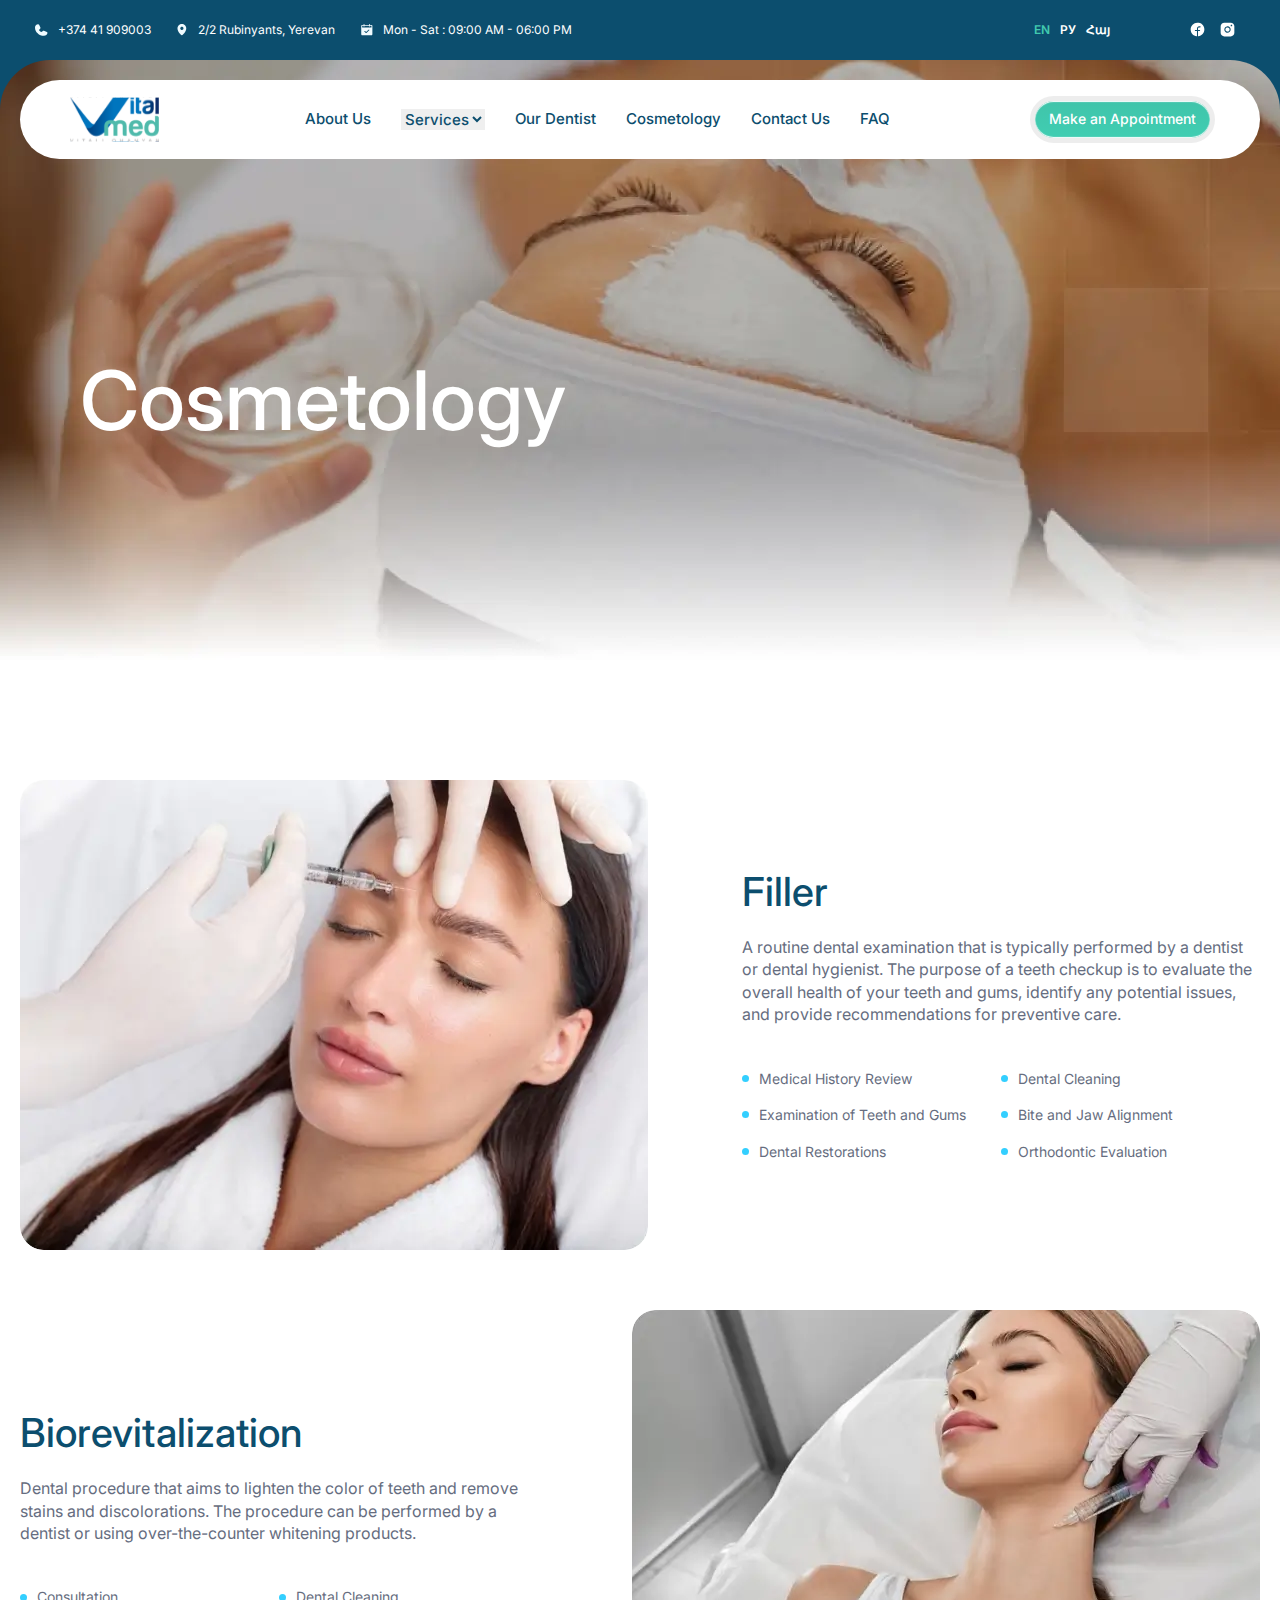
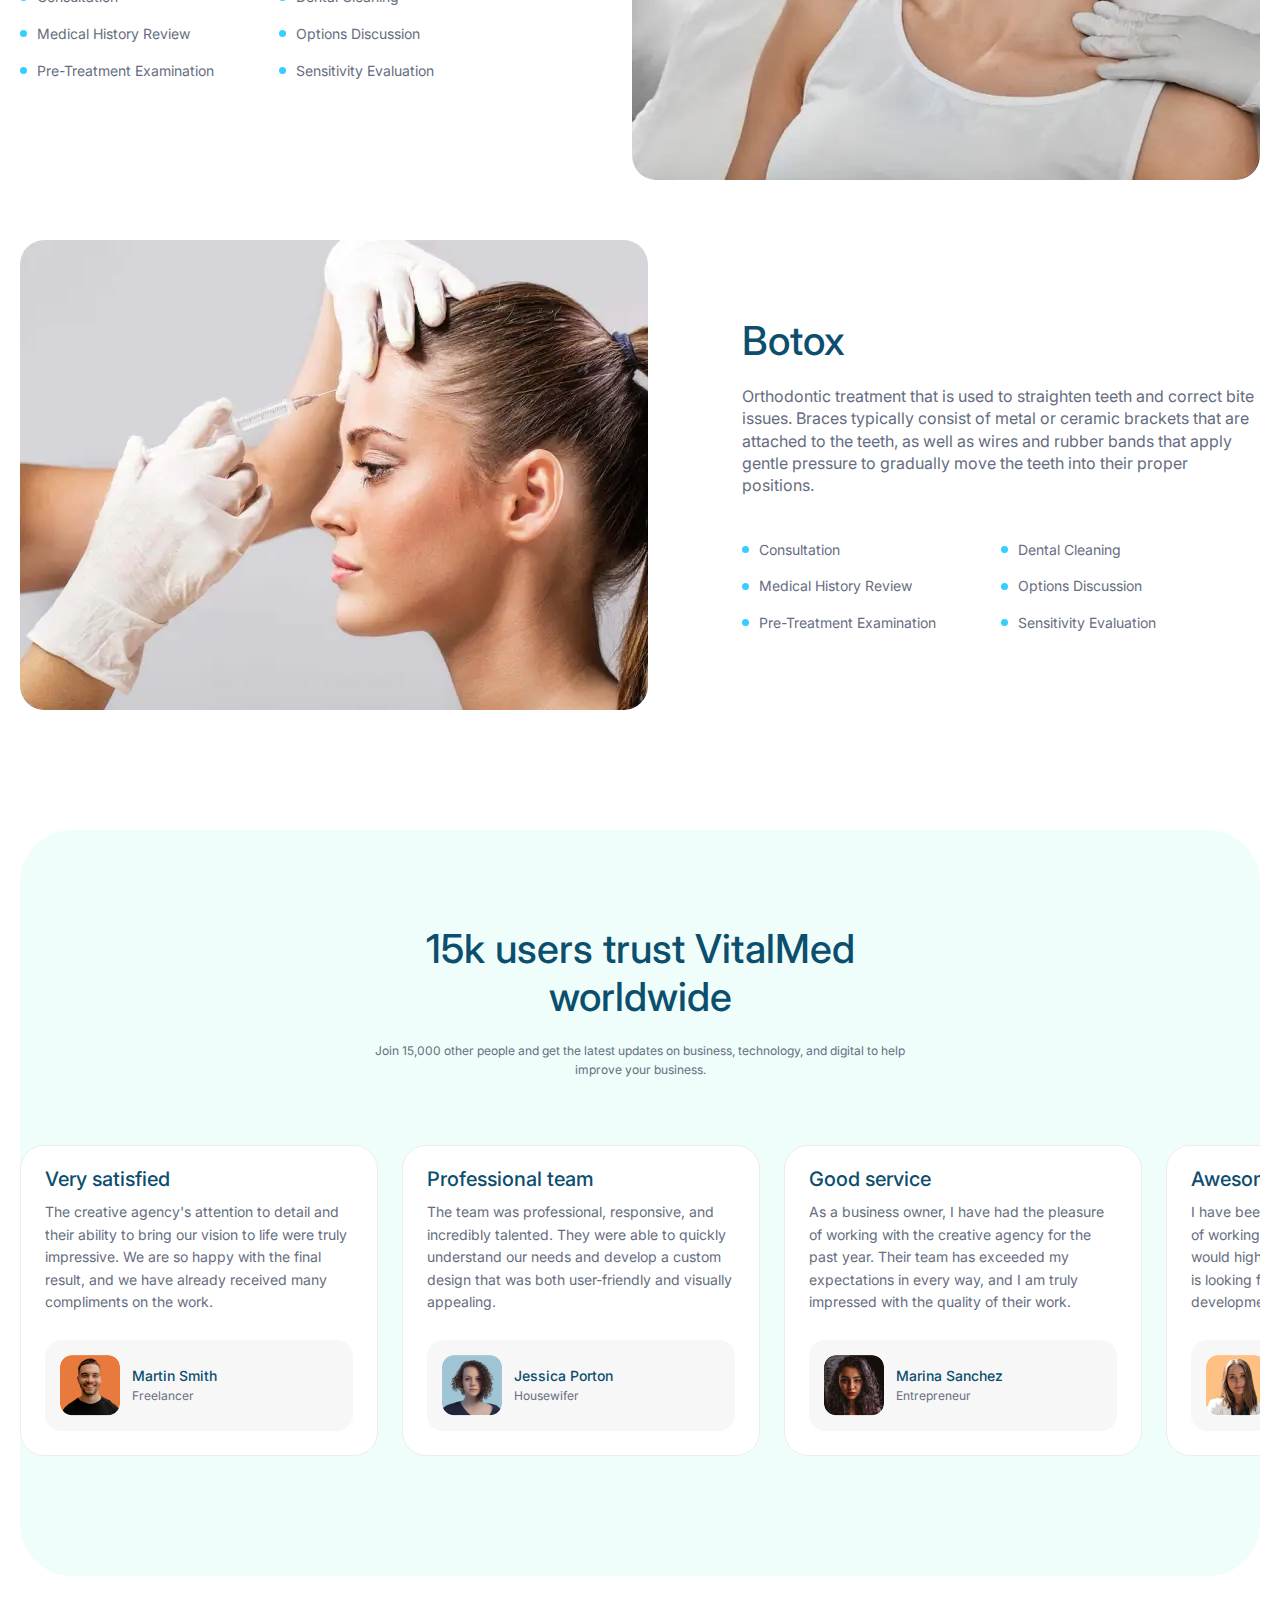
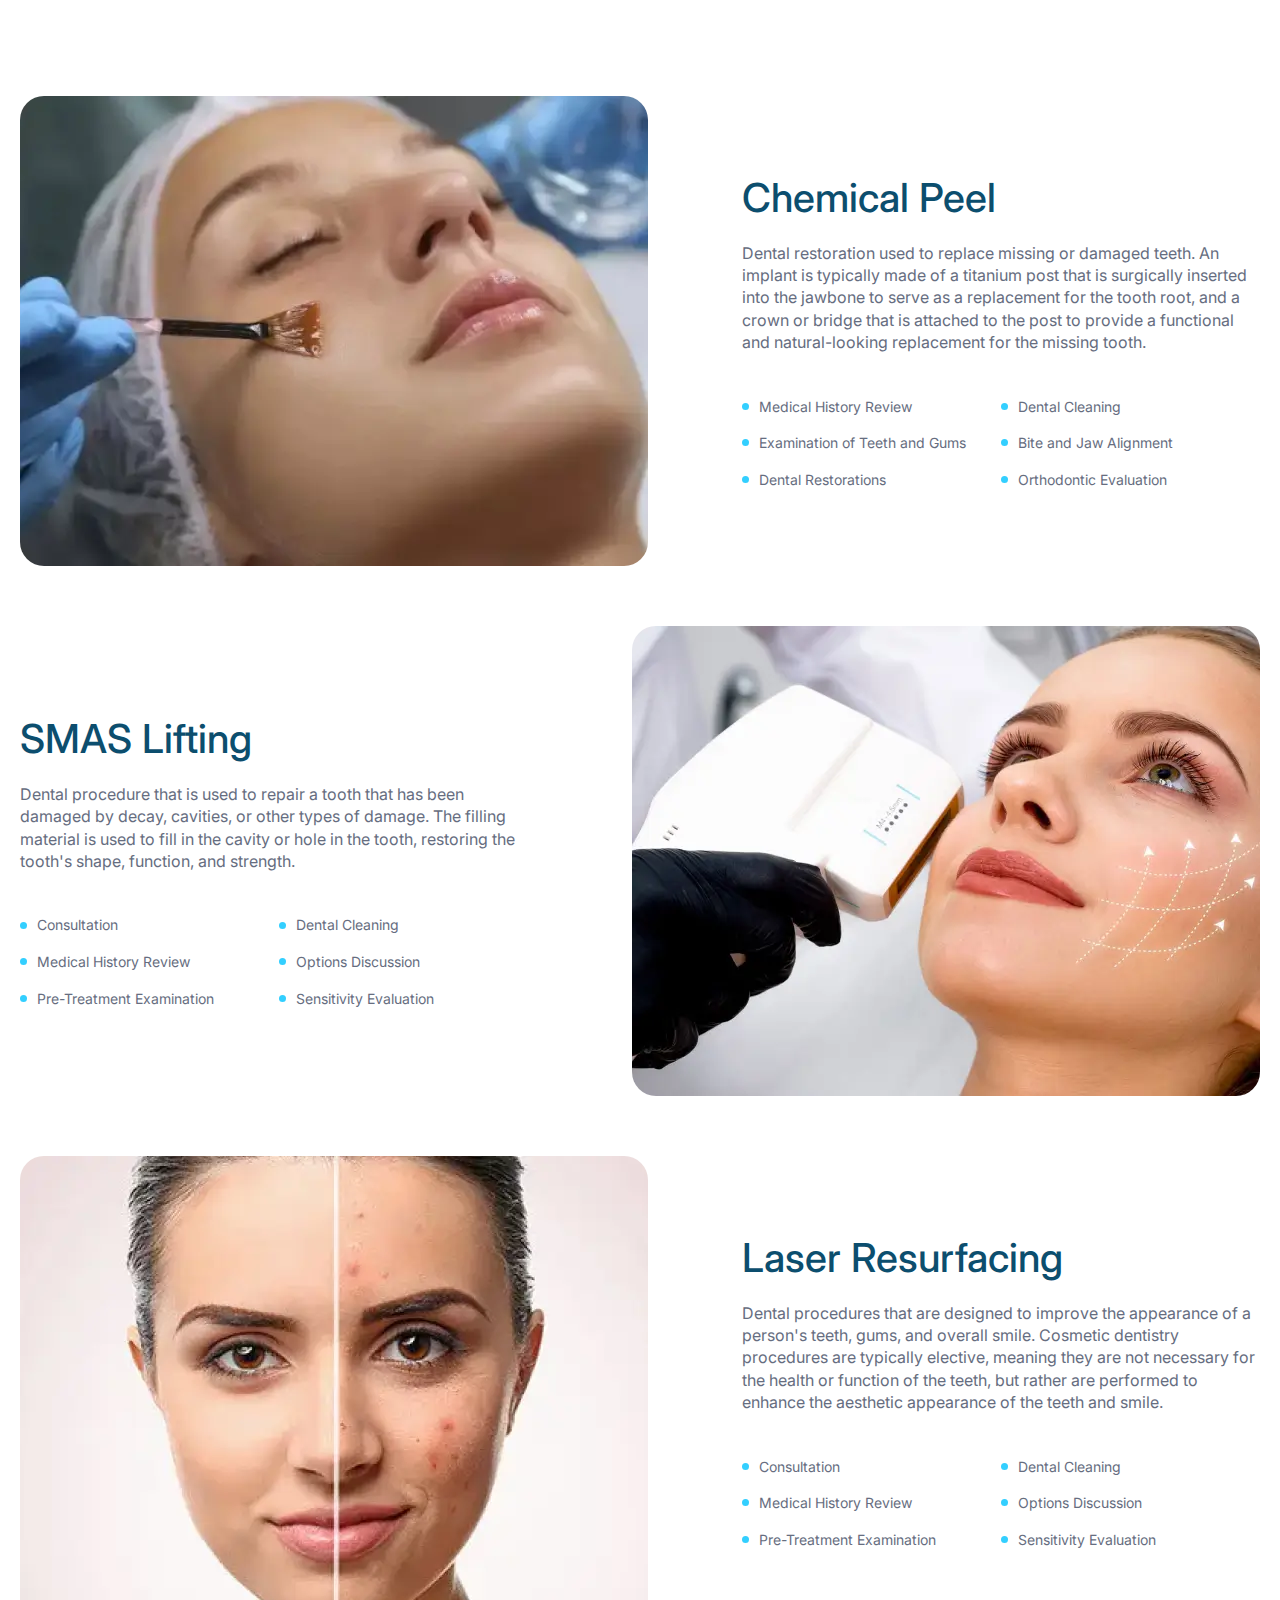
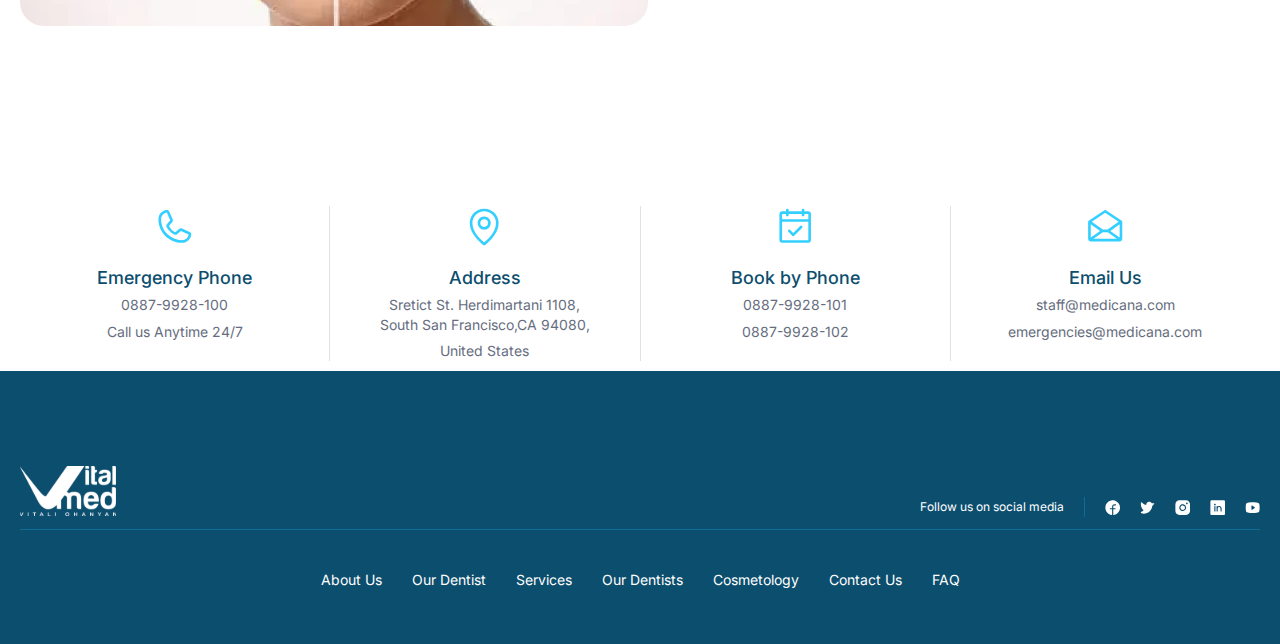
==== casmetology.html @ be67cc40 "cosmetology comleted" ====
<!DOCTYPE html>
<html lang="en">

<head>
    <meta charset="UTF-8">
    <meta name="viewport" content="width=device-width, initial-scale=1.0">
    <title>VitalMed casmetology</title>
    <link rel="preconnect" href="https://fonts.googleapis.com">
    <link rel="preconnect" href="https://fonts.gstatic.com" crossorigin>
    <link
        href="https://fonts.googleapis.com/css2?family=Inter:ital,opsz,wght@0,14..32,100..900;1,14..32,100..900&display=swap"
        rel="stylesheet">
    <link rel="stylesheet" href="css/style.min.css">
</head>

<body>
    <nav class="nav">
        <div class="container">
            <div class="nav__wrapper">
                <div class="nav__contacts">
                    <a href="#" class="nav__contacts_phone min-text"><img src="icons/phone_nav.svg" alt="phone">+374 41
                        909003</a>
                    <a href="#" class="nav__contacts_address min-text"><img src="icons/map_nav.svg" alt="map">2/2
                        Rubinyants,
                        Yerevan</a>
                    <a href="#" class="nav__contacts_workTime min-text"><img src="icons/calendar_nav.svg"
                            alt="workTime">Mon - Sat : 09:00 AM - 06:00 PM</a>
                </div>
                <div class="nav__rSide">
                    <div class="nav__rSide_lang min-text">
                        <div class="eng thisePage">EN</div>
                        <div class="rus">РУ</div>
                        <div class="arm">Հայ</div>
                    </div>
                    <div class="nav__rSide_social">
                        <img src="icons/facebook_nav.svg" alt="facebooke">
                        <img src="icons/insta_nav.svg" alt="instagram">
                    </div>
                </div>
            </div>
        </div>
    </nav>

    <header class="header">
        <div class="container">
            <div class="header__wrapper">
                <a href="index.html"><img src="icons/logo.svg" alt="logo"></a>
                <menu class="menu">
                    <ul class="menu__list">
                        <li class="menu__list_item"><a href="#">About Us</a></li>
                        <li class="menu__list_item">
                            <select class="menuSelect" name="menuSelect" id="menuSelect">
                                <option value="services.html">Services</option>
                                <option value="services.html">Services</option>
                                <option value="3">3</option>
                                <option value="4">4</option>
                                <option value="5">5</option>
                                <option value="6">6</option>
                            </select>
                        </li>
                        <li class="menu__list_item"><a href="dentists.html">Our Dentist</a></li>
                        <li class="menu__list_item"><a href="casmetology.html">Cosmetology</a></li>
                        <li class="menu__list_item"><a href="#">Contact Us</a></li>
                        <li class="menu__list_item"><a href="#">FAQ</a></li>
                    </ul>
                </menu>
                <a href="#" class="menu_button">Make an Appointment</a>
            </div>
        </div>
    </header>

    <section class="promoC">
        <div class="container">
            <div class="promoS__wrapper">
                <h1 class="promoS__title">Cosmetology</h1>
            </div>
        </div>
    </section>

    <section class="servicesList">
        <div class="container">
            <div class="servicesList__wrapper">
                <div class="servicesList__item">
                    <img src="images/filler.webp" alt="filler">
                    <div class="servicesList__text">
                        <h2 class="servicesList__title">Filler</h2>
                        <p class="servicesList__content">A routine dental examination that is typically performed by a
                            dentist or dental hygienist. The purpose of a teeth checkup is to evaluate the overall
                            health of your teeth and gums, identify any potential issues, and provide recommendations
                            for preventive care.</p>
                        <div class="servicesList__menu">
                            <div class="servicesList__menu_item">
                                <div class="servicesList__menu_dot"></div>
                                <a href="#" class="servicesList__menu_link">Medical History Review</a>
                            </div>
                            <div class="servicesList__menu_item">
                                <div class="servicesList__menu_dot"></div>
                                <a href="#" class="servicesList__menu_link">Dental Cleaning</a>
                            </div>
                            <div class="servicesList__menu_item">
                                <div class="servicesList__menu_dot"></div>
                                <a href="#" class="servicesList__menu_link">Examination of Teeth and Gums</a>
                            </div>
                            <div class="servicesList__menu_item">
                                <div class="servicesList__menu_dot"></div>
                                <a href="#" class="servicesList__menu_link">Bite and Jaw Alignment</a>
                            </div>
                            <div class="servicesList__menu_item">
                                <div class="servicesList__menu_dot"></div>
                                <a href="#" class="servicesList__menu_link">Dental Restorations</a>
                            </div>
                            <div class="servicesList__menu_item">
                                <div class="servicesList__menu_dot"></div>
                                <a href="#" class="servicesList__menu_link">Orthodontic Evaluation</a>
                            </div>
                        </div>
                    </div>
                </div>
                <div class="servicesList__item reverse">
                    <img src="images/biorevitalization.webp" alt="biorevitalization">
                    <div class="servicesList__text">
                        <h2 class="servicesList__title">Biorevitalization</h2>
                        <p class="servicesList__content">Dental procedure that aims to lighten the color of teeth and
                            remove stains and discolorations. The procedure can be performed by a dentist or using
                            over-the-counter whitening products.</p>
                        <div class="servicesList__menu">
                            <div class="servicesList__menu_item">
                                <div class="servicesList__menu_dot"></div>
                                <a href="#" class="servicesList__menu_link">Consultation</a>
                            </div>
                            <div class="servicesList__menu_item">
                                <div class="servicesList__menu_dot"></div>
                                <a href="#" class="servicesList__menu_link">Dental Cleaning</a>
                            </div>
                            <div class="servicesList__menu_item">
                                <div class="servicesList__menu_dot"></div>
                                <a href="#" class="servicesList__menu_link">Medical History Review</a>
                            </div>
                            <div class="servicesList__menu_item">
                                <div class="servicesList__menu_dot"></div>
                                <a href="#" class="servicesList__menu_link">Options Discussion</a>
                            </div>
                            <div class="servicesList__menu_item">
                                <div class="servicesList__menu_dot"></div>
                                <a href="#" class="servicesList__menu_link">Pre-Treatment Examination</a>
                            </div>
                            <div class="servicesList__menu_item">
                                <div class="servicesList__menu_dot"></div>
                                <a href="#" class="servicesList__menu_link">Sensitivity Evaluation</a>
                            </div>
                        </div>
                    </div>
                </div>
                <div class="servicesList__item">
                    <img src="images/botox.webp" alt="botox">
                    <div class="servicesList__text">
                        <h2 class="servicesList__title">Botox</h2>
                        <p class="servicesList__content">Orthodontic treatment that is used to straighten teeth and
                            correct bite issues. Braces typically consist of metal or ceramic brackets that are attached
                            to the teeth, as well as wires and rubber bands
                            that apply gentle pressure to gradually move the teeth into their proper positions.</p>
                        <div class="servicesList__menu">
                            <div class="servicesList__menu_item">
                                <div class="servicesList__menu_dot"></div>
                                <a href="#" class="servicesList__menu_link">Consultation</a>
                            </div>
                            <div class="servicesList__menu_item">
                                <div class="servicesList__menu_dot"></div>
                                <a href="#" class="servicesList__menu_link">Dental Cleaning</a>
                            </div>
                            <div class="servicesList__menu_item">
                                <div class="servicesList__menu_dot"></div>
                                <a href="#" class="servicesList__menu_link">Medical History Review</a>
                            </div>
                            <div class="servicesList__menu_item">
                                <div class="servicesList__menu_dot"></div>
                                <a href="#" class="servicesList__menu_link">Options Discussion</a>
                            </div>
                            <div class="servicesList__menu_item">
                                <div class="servicesList__menu_dot"></div>
                                <a href="#" class="servicesList__menu_link">Pre-Treatment Examination</a>
                            </div>
                            <div class="servicesList__menu_item">
                                <div class="servicesList__menu_dot"></div>
                                <a href="#" class="servicesList__menu_link">Sensitivity Evaluation</a>
                            </div>
                        </div>
                    </div>
                </div>
            </div>
        </div>
    </section>

    <section class="feedbackS">
        <div class="container">
            <div class="feedbackS__wrapper">
                <h2 class="feedbackS__title">15k users trust VitalMed worldwide</h2>
                <p class="feedbackS__descr min-text">Join 15,000 other people and get the latest updates on business,
                    technology,
                    and digital to help improve your business.</p>
                <div class="feedbackS__slider">
                    <div class="feedbackS__slider_card">
                        <h4 class="feedbackS__slider_title">Very satisfied</h4>
                        <p class="feedbackS__slider_descr">The creative agency's attention to detail and their ability
                            to bring our vision to life were truly impressive. We are so happy with the final result,
                            and we have already received many compliments on the work.</p>
                        <div class="feedbackS__slider_person">
                            <img src="images/services_feedback_1.jpg" alt="portret"
                                class="feedbackS__slider_person-img">
                            <div class="feedbackS__slider_person-about">
                                <p class="feedbackS__slider_person-name">Martin Smith</p>
                                <p class="feedbackS__slider_person-profession min-text">Freelancer</p>
                            </div>
                        </div>
                    </div>
                    <div class="feedbackS__slider_card">
                        <h4 class="feedbackS__slider_title">Professional team</h4>
                        <p class="feedbackS__slider_descr">The team was professional, responsive, and incredibly
                            talented. They were able to quickly understand our needs and develop a custom design that
                            was both user-friendly and visually appealing.</p>
                        <div class="feedbackS__slider_person">
                            <img src="images/services_feedback_2.jpg" alt="portret"
                                class="feedbackS__slider_person-img">
                            <div class="feedbackS__slider_person-about">
                                <p class="feedbackS__slider_person-name">Jessica Porton</p>
                                <p class="feedbackS__slider_person-profession min-text">Housewifer</p>
                            </div>
                        </div>
                    </div>
                    <div class="feedbackS__slider_card">
                        <h4 class="feedbackS__slider_title">Good service</h4>
                        <p class="feedbackS__slider_descr">As a business owner, I have had the pleasure of working with
                            the creative agency for the past year. Their team has exceeded my expectations in every way,
                            and I am truly impressed with the quality of their work.</p>
                        <div class="feedbackS__slider_person">
                            <img src="images/services_feedback_3.jpg" alt="portret"
                                class="feedbackS__slider_person-img">
                            <div class="feedbackS__slider_person-about">
                                <p class="feedbackS__slider_person-name">Marina Sanchez</p>
                                <p class="feedbackS__slider_person-profession min-text">Entrepreneur</p>
                            </div>
                        </div>
                    </div>
                    <div class="feedbackS__slider_card">
                        <h4 class="feedbackS__slider_title">Awesome support</h4>
                        <p class="feedbackS__slider_descr">I have been extremely happy with the results of working with
                            the creative agency, and I
                            would highly recommend them to anyone who is looking for high-quality design and development
                            services.</p>
                        <div class="feedbackS__slider_person">
                            <img src="images/services_feedback_4.jpg" alt="portret"
                                class="feedbackS__slider_person-img">
                            <div class="feedbackS__slider_person-about">
                                <p class="feedbackS__slider_person-name">Stephani Jhonson</p>
                                <p class="feedbackS__slider_person-profession min-text">Business Owner</p>
                            </div>
                        </div>
                    </div>
                </div>
            </div>
        </div>
    </section>

    <section class="servicesList">
        <div class="container">
            <div class="servicesList__wrapper">
                <div class="servicesList__item">
                    <img src="images/peel.webp" alt="chemical Peel">
                    <div class="servicesList__text">
                        <h2 class="servicesList__title">Chemical Peel</h2>
                        <p class="servicesList__content">Dental restoration used to replace missing or damaged teeth. An
                            implant is typically made of a titanium post that is surgically inserted into the jawbone to
                            serve as a replacement for the tooth root, and a crown or bridge that is attached to the
                            post to provide a functional and natural-looking replacement for the missing tooth.</p>
                        <div class="servicesList__menu">
                            <div class="servicesList__menu_item">
                                <div class="servicesList__menu_dot"></div>
                                <a href="#" class="servicesList__menu_link">Medical History Review</a>
                            </div>
                            <div class="servicesList__menu_item">
                                <div class="servicesList__menu_dot"></div>
                                <a href="#" class="servicesList__menu_link">Dental Cleaning</a>
                            </div>
                            <div class="servicesList__menu_item">
                                <div class="servicesList__menu_dot"></div>
                                <a href="#" class="servicesList__menu_link">Examination of Teeth and Gums</a>
                            </div>
                            <div class="servicesList__menu_item">
                                <div class="servicesList__menu_dot"></div>
                                <a href="#" class="servicesList__menu_link">Bite and Jaw Alignment</a>
                            </div>
                            <div class="servicesList__menu_item">
                                <div class="servicesList__menu_dot"></div>
                                <a href="#" class="servicesList__menu_link">Dental Restorations</a>
                            </div>
                            <div class="servicesList__menu_item">
                                <div class="servicesList__menu_dot"></div>
                                <a href="#" class="servicesList__menu_link">Orthodontic Evaluation</a>
                            </div>
                        </div>
                    </div>
                </div>
                <div class="servicesList__item reverse">
                    <img src="images/smas.webp" alt="SMAS Lifting">
                    <div class="servicesList__text">
                        <h2 class="servicesList__title">SMAS Lifting</h2>
                        <p class="servicesList__content">Dental procedure that is used to repair a tooth that has been
                            damaged by decay, cavities, or other types of damage. The filling material is used to fill
                            in the cavity or hole in the tooth, restoring the tooth's shape, function, and strength.</p>
                        <div class="servicesList__menu">
                            <div class="servicesList__menu_item">
                                <div class="servicesList__menu_dot"></div>
                                <a href="#" class="servicesList__menu_link">Consultation</a>
                            </div>
                            <div class="servicesList__menu_item">
                                <div class="servicesList__menu_dot"></div>
                                <a href="#" class="servicesList__menu_link">Dental Cleaning</a>
                            </div>
                            <div class="servicesList__menu_item">
                                <div class="servicesList__menu_dot"></div>
                                <a href="#" class="servicesList__menu_link">Medical History Review</a>
                            </div>
                            <div class="servicesList__menu_item">
                                <div class="servicesList__menu_dot"></div>
                                <a href="#" class="servicesList__menu_link">Options Discussion</a>
                            </div>
                            <div class="servicesList__menu_item">
                                <div class="servicesList__menu_dot"></div>
                                <a href="#" class="servicesList__menu_link">Pre-Treatment Examination</a>
                            </div>
                            <div class="servicesList__menu_item">
                                <div class="servicesList__menu_dot"></div>
                                <a href="#" class="servicesList__menu_link">Sensitivity Evaluation</a>
                            </div>
                        </div>
                    </div>
                </div>
                <div class="servicesList__item">
                    <img src="images/laser.webp" alt="Laser Resurfacing">
                    <div class="servicesList__text">
                        <h2 class="servicesList__title">Laser Resurfacing</h2>
                        <p class="servicesList__content">Dental procedures that are designed to improve the appearance
                            of a person's teeth, gums, and overall smile. Cosmetic dentistry procedures are typically
                            elective, meaning they are not necessary for the health or function of the teeth, but rather
                            are performed to enhance the aesthetic appearance of the teeth and smile.</p>
                        <div class="servicesList__menu">
                            <div class="servicesList__menu_item">
                                <div class="servicesList__menu_dot"></div>
                                <a href="#" class="servicesList__menu_link">Consultation</a>
                            </div>
                            <div class="servicesList__menu_item">
                                <div class="servicesList__menu_dot"></div>
                                <a href="#" class="servicesList__menu_link">Dental Cleaning</a>
                            </div>
                            <div class="servicesList__menu_item">
                                <div class="servicesList__menu_dot"></div>
                                <a href="#" class="servicesList__menu_link">Medical History Review</a>
                            </div>
                            <div class="servicesList__menu_item">
                                <div class="servicesList__menu_dot"></div>
                                <a href="#" class="servicesList__menu_link">Options Discussion</a>
                            </div>
                            <div class="servicesList__menu_item">
                                <div class="servicesList__menu_dot"></div>
                                <a href="#" class="servicesList__menu_link">Pre-Treatment Examination</a>
                            </div>
                            <div class="servicesList__menu_item">
                                <div class="servicesList__menu_dot"></div>
                                <a href="#" class="servicesList__menu_link">Sensitivity Evaluation</a>
                            </div>
                        </div>
                    </div>
                </div>
            </div>
        </div>
    </section>

    <section class="contacts">
        <div class="container">
            <div class="contacts__wrapper">
                <div class="contacts__card">
                    <img src="icons/phone_contacts.svg" alt="phone">
                    <p class="contacts__card_title">Emergency Phone</p>
                    <a href="#" class="contacts__card_phone">0887-9928-100</a>
                    <p class="contacts__card_descr">Call us Anytime 24/7</p>
                </div>
                <span></span>
                <div class="contacts__card">
                    <img src="icons/address_contacts.svg" alt="map">
                    <p class="contacts__card_title">Address</p>
                    <a href="#" class="contacts__card_address">Sretict St. Herdimartani 1108, <br> South San
                        Francisco,CA
                        94080,
                    </a>
                    <p class="contact__card_descr">United States</p>
                </div>
                <span></span>
                <div class="contacts__card">
                    <img src="icons/date_contacts.svg" alt="booking">
                    <p class="contacts__card_title">Book by Phone</p>
                    <a href="#" class="contacts__card_phone">0887-9928-101</a>
                    <a href="#" class="contacts__card_phone">0887-9928-102</a>
                </div>
                <span></span>
                <div class="contacts__card">
                    <img src="icons/email_contacts.svg" alt="mail">
                    <p class="contacts__card_title">Email Us</p>
                    <a href="#" class="contacts__card_email">staff@medicana.com</a>
                    <a href="#" class="contacts__card_email">emergencies@medicana.com</a>
                </div>
            </div>
        </div>
    </section>

    <footer class="footer">
        <div class="container">
            <div class="footer__wrapper">
                <div class="footer__top">
                    <img src="icons/logo_footer.svg" alt="logo" class="footer__logo">
                    <div class="footer__social">
                        <p class="footer__social_text min-text">Follow us on social media</p>
                        <img src="icons/facebook_footer.svg" alt="facebook">
                        <img src="icons/x_footer.svg" alt="x">
                        <img src="icons/instagram_footer.svg" alt="instagram">
                        <img src="icons/linkedin_footer.svg" alt="linkedin">
                        <img src="icons/youtobe_footer.svg" alt="youtube">
                    </div>
                </div>
                <span class="footer__dir"></span>
                <ul class="footer__links">
                    <li><a href="#" class="footer__links_item">About Us</a></li>
                    <li><a href="#" class="footer__links_item">Our Dentist</a></li>
                    <li><a href="#" class="footer__links_item">Services</a></li>
                    <li><a href="#" class="footer__links_item">Our Dentists</a></li>
                    <li><a href="#" class="footer__links_item">Cosmetology</a></li>
                    <li><a href="#" class="footer__links_item">Contact Us</a></li>
                    <li><a href="#" class="footer__links_item">FAQ</a></li>
                </ul>
            </div>
        </div>
    </footer>

    <script src="js/script.js"></script>

</body>

</html>
---- css/style.min.css ----
h1{font-size:82px;font-weight:500;line-height:100%;color:#fff}h2{font-size:40px;font-weight:500;line-height:120%;color:#0c4e6e}h3{font-size:24px;font-weight:500;line-height:124%;color:#0c4e6e}h4{font-size:20px;font-weight:500}.p1{font-size:18px;line-height:160%}.main_button{display:-webkit-inline-box;display:-ms-inline-flexbox;display:inline-flex;-webkit-box-align:center;-ms-flex-align:center;align-items:center;-webkit-box-pack:center;-ms-flex-pack:center;justify-content:center;border-radius:36px;padding:10px 20px;background:-webkit-gradient(linear, left top, left bottom, from(#eee), to(#fff));background:linear-gradient(180deg, #eee 0%, #fff 100%);color:#454545;text-shadow:0 1px 0 0 #fff;font-weight:500;outline:5px solid rgba(0,0,0,.07)}.menu_button{display:-webkit-inline-box;display:-ms-inline-flexbox;display:inline-flex;min-width:175px;-webkit-box-align:center;-ms-flex-align:center;align-items:center;-webkit-box-pack:center;-ms-flex-pack:center;justify-content:center;border-radius:24px;padding:10px;-webkit-box-shadow:inset 0 -1px 1px 0 #fff,inset 0 1px 1px 0 #fff;box-shadow:inset 0 -1px 1px 0 #fff,inset 0 1px 1px 0 #fff;background:-webkit-gradient(linear, left top, left bottom, from(#40c4aa), to(#40ceb2));background:linear-gradient(180deg, #40c4aa 0%, #40ceb2 100%);color:#fff;line-height:120%;font-weight:500;outline:5px solid rgba(0,0,0,.07)}.text_button{display:-webkit-box;display:-ms-flexbox;display:flex;-webkit-box-align:baseline;-ms-flex-align:baseline;align-items:baseline;gap:10px;color:#0c4e6e}.min-text{font-size:12px}.thisePage{color:#41c9ae}.dentists__card{background:#fff}.dentists__card .dentists__card_text{padding:20px}.dentists__card .dentists__card_text .expert_name{margin-bottom:5px;font-size:16px;color:#0c4e6e}html{font-family:"Inter",sans-serif;font-size:14px;font-weight:400;line-height:140%;scroll-behavior:smooth;color:#666d80}a{color:#666d80}*{margin:0;padding:0;text-decoration:none;list-style-type:none}*,*::before,*::after{-webkit-box-sizing:border-box;box-sizing:border-box}:where(ul,ol):where([class]){padding-left:0}img{display:block;max-width:100%}input,textarea,select,button{font:inherit}body{position:relative;background-color:#0c4e6e;color:#666d80}.container{max-width:1920px;padding:0 20px;margin:0 auto}.header{position:absolute;top:80px;left:50%;-webkit-transform:translateX(-50%);transform:translateX(-50%);width:100%}.header__wrapper{display:-webkit-box;display:-ms-flexbox;display:flex;-webkit-box-align:center;-ms-flex-align:center;align-items:center;-webkit-box-pack:center;-ms-flex-pack:center;justify-content:center;border-radius:80px;overflow:hidden;background:#fff;padding:17px 50px}.header .menu{width:100%}.header .menu__list{display:-webkit-box;display:-ms-flexbox;display:flex;-webkit-box-pack:center;-ms-flex-pack:center;justify-content:center;gap:30px}.header .menu__list_item a{color:#0c4e6e;line-height:128%;font-size:15px;font-weight:500}.header .menu__list_item select{color:#0c4e6e;border:none;line-height:128%;font-size:15px;font-weight:500}.fixed{position:fixed;top:10px;z-index:30}.nav{margin-bottom:20px}.nav__wrapper{padding:20px 25px 0 15px;display:-webkit-box;display:-ms-flexbox;display:flex;-webkit-box-align:center;-ms-flex-align:center;align-items:center;-webkit-box-pack:justify;-ms-flex-pack:justify;justify-content:space-between}.nav__contacts{display:-webkit-box;display:-ms-flexbox;display:flex;gap:25px}.nav__contacts_phone{display:-webkit-box;display:-ms-flexbox;display:flex;-webkit-box-align:center;-ms-flex-align:center;align-items:center;gap:10px;color:#fff}.nav__contacts_phone img{width:12.5px;height:12.5px}.nav__contacts_address{display:-webkit-box;display:-ms-flexbox;display:flex;-webkit-box-align:center;-ms-flex-align:center;align-items:center;gap:10px;color:#fff}.nav__contacts_address img{width:12.5px;height:12.5px}.nav__contacts_workTime{display:-webkit-box;display:-ms-flexbox;display:flex;-webkit-box-align:center;-ms-flex-align:center;align-items:center;gap:10px;color:#fff}.nav__contacts_workTime img{width:12.5px;height:12.5px}.nav__rSide{display:-webkit-box;display:-ms-flexbox;display:flex;gap:80px;-webkit-box-align:center;-ms-flex-align:center;align-items:center}.nav__rSide_lang{display:-webkit-box;display:-ms-flexbox;display:flex;gap:10px;font-weight:600;color:#fff}.nav__rSide_social{display:-webkit-box;display:-ms-flexbox;display:flex;gap:15px}.nav__rSide_social img{width:15px;height:15px}.footer{padding:95px 0 55px 0;background:#0c4e6e}.footer__wrapper{display:-webkit-box;display:-ms-flexbox;display:flex;-webkit-box-orient:vertical;-webkit-box-direction:normal;-ms-flex-direction:column;flex-direction:column;margin:0 auto;max-width:1280px}.footer__top{display:-webkit-box;display:-ms-flexbox;display:flex;-webkit-box-pack:justify;-ms-flex-pack:justify;justify-content:space-between;-webkit-box-align:end;-ms-flex-align:end;align-items:flex-end;margin-bottom:13px}.footer__social{display:-webkit-box;display:-ms-flexbox;display:flex;gap:20px;height:17px;-webkit-box-align:center;-ms-flex-align:center;align-items:center}.footer__social img{width:15px;height:15px}.footer__social_text{color:#fff;border-right:1px solid #116b97;padding-right:20px}.footer__dir{background:#116b97;height:1px;width:100%;margin-bottom:40px}.footer__links{display:-webkit-box;display:-ms-flexbox;display:flex;-webkit-box-pack:center;-ms-flex-pack:center;justify-content:center;gap:30px}.footer__links_item{color:#fff}.contacts{background:#fff;padding:60px 0 10px 0}.contacts__wrapper{display:grid;grid-template-columns:1fr 1px 1fr 1px 1fr 1px 1fr;justify-items:center;max-width:1360px;margin:0 auto}.contacts span{width:1px;height:100%;background:#dfe1e7}.contacts__card{display:-webkit-box;display:-ms-flexbox;display:flex;-webkit-box-orient:vertical;-webkit-box-direction:normal;-ms-flex-direction:column;flex-direction:column;-webkit-box-align:center;-ms-flex-align:center;align-items:center;gap:7px;text-align:center}.contacts__card img{margin-bottom:13px}.contacts__card_title{font-size:18px;font-weight:500;color:#0c4e6e}.promo{min-height:1024px;background:center/cover no-repeat url(../images/main_image.webp);border-radius:50px 50px 0 0;overflow:hidden}.promo__wrapper{padding:312px 60px 0 60px;display:-webkit-box;display:-ms-flexbox;display:flex;-webkit-box-align:center;-ms-flex-align:center;align-items:center;-webkit-box-pack:justify;-ms-flex-pack:justify;justify-content:space-between}.promo__content{max-width:510px;display:-webkit-box;display:-ms-flexbox;display:flex;-webkit-box-orient:vertical;-webkit-box-direction:normal;-ms-flex-direction:column;flex-direction:column;-webkit-box-align:start;-ms-flex-align:start;align-items:flex-start}.promo__title{margin-bottom:18px}.promo__subtitle{margin-bottom:18px;color:#fff}.promo__card{display:-webkit-box;display:-ms-flexbox;display:flex;-webkit-box-orient:vertical;-webkit-box-direction:normal;-ms-flex-direction:column;flex-direction:column;max-width:160px;border-radius:10px;overflow:hidden;background:#fff}.promo__card img{margin-bottom:10px}.promo__card_text{padding:15px}.promo__card_name{color:#0c4e6e;font-weight:500;font-size:15px;line-height:160%;margin-bottom:4px}.promo__card_descr{color:#999;line-height:130%}.advantages{background:#fff}.advantages__wrapper{display:-webkit-box;display:-ms-flexbox;display:flex;-webkit-box-pack:justify;-ms-flex-pack:justify;justify-content:space-between;padding:120px 0;max-width:1280px;margin:0 auto}.advantages__text{display:-webkit-box;display:-ms-flexbox;display:flex;-webkit-box-orient:vertical;-webkit-box-direction:normal;-ms-flex-direction:column;flex-direction:column;max-width:380px;gap:20px}.advantages__text_title{color:#0c4e6e}.advantages__content{position:relative;display:grid;max-width:740px;grid-template-columns:1fr 1fr;grid-template-row:1fr 1fr;border-radius:30px;overflow:hidden}.advantages__content_card{padding:35px;border-radius:35px;background:#fff;z-index:5}.advantages__content_card-blue{padding:35px;border-radius:35px;background:#0c4e6e;z-index:5;color:#fff}.advantages__content img{margin-bottom:30px}.advantages__content h4{margin-bottom:20px}.advantages__content p{font-size:16px}.advantages__content .blueBG-effect{position:absolute;width:70px;height:70px;background:#0c4e6e;top:50%;left:50%;-webkit-transform:translate(-50%, -50%);transform:translate(-50%, -50%);z-index:3}.services{background:#fff}.services__wrapper{max-width:1360px;margin:0 auto;padding:75px 40px 40px;text-align:center;background:#f0fbff;border-radius:52px;overflow:hidden}.services__title{margin-bottom:20px}.services__descr{max-width:550px;margin:0 auto;line-height:130%;margin-bottom:65px}.services__content{display:grid;grid-template-rows:1fr 1fr;grid-template-columns:1fr 1fr 1fr;gap:24px}.services__card{background:#fff;border-radius:24px;overflow:hidden;text-align:left;padding:40px}.services__card_icon{margin-bottom:157px}.services__card_title{margin-bottom:20px}.treatment{background:#fff}.treatment__wrapper{display:-webkit-box;display:-ms-flexbox;display:flex;max-width:1280px;-webkit-box-pack:justify;-ms-flex-pack:justify;justify-content:space-between;-webkit-box-align:start;-ms-flex-align:start;align-items:flex-start;margin:0 auto;padding:120px 0}.treatment img{max-width:740px;-o-object-fit:contain;object-fit:contain}.treatment__content{max-width:383px}.treatment__title{margin-bottom:20px}.treatment__descr{margin-bottom:50px;line-height:130%}.treatment__slideList{display:-webkit-box;display:-ms-flexbox;display:flex;-webkit-box-orient:vertical;-webkit-box-direction:normal;-ms-flex-direction:column;flex-direction:column}.treatment__slideList details summary{display:-webkit-box;display:-ms-flexbox;display:flex;height:60px;-webkit-box-align:center;-ms-flex-align:center;align-items:center;cursor:pointer}.treatment__slideList details summary .treatment__num{width:62px;text-align:center;font-size:16px;color:#0c4e6e}.treatment__slideList details summary .treatment__title{padding-left:20px;display:-webkit-box;display:-ms-flexbox;display:flex;-webkit-box-align:center;-ms-flex-align:center;align-items:center;height:100%;border-left:4px solid #d1f0fa;margin:0}.treatment__slideList details article{display:-webkit-box;display:-ms-flexbox;display:flex}.treatment__slideList details article .treatment__span{width:396px;background:#fff}.treatment__slideList details article p{padding-left:20px;border-left:4px solid #d1f0fa;line-height:160%}.treatment__slideList details[open] .treatment__title,.treatment__slideList details[open] p{border-left:4px solid #33cfff}.feedback{background:#fff}.feedback__wrapper{max-width:1360px;display:-webkit-box;display:-ms-flexbox;display:flex;padding:40px;margin:0 auto;gap:10%;background:#effefa}.feedback__img{width:519px;height:570px;border-radius:24px}.feedback__content{display:-webkit-box;display:-ms-flexbox;display:flex;-webkit-box-orient:vertical;-webkit-box-direction:normal;-ms-flex-direction:column;flex-direction:column;gap:20px}.feedback__title{max-width:513px}.feedback__descr{line-height:140%;max-width:513px;font-size:18px}.feedback__stars{width:98px;height:19px}.feedback__person_name{margin-bottom:5px;font-size:18px;font-weight:500;color:#0c4e6e}.faq{background:#fff;padding:120px 0}.faq__wrapper{display:-webkit-box;display:-ms-flexbox;display:flex;max-width:1280px;margin:0 auto;-webkit-box-pack:justify;-ms-flex-pack:justify;justify-content:space-between}.faq__text{max-width:405px}.faq__title{margin-bottom:20px}.faq__list{width:710px}.faq__list summary{display:-webkit-box;display:-ms-flexbox;display:flex;-webkit-box-pack:justify;-ms-flex-pack:justify;justify-content:space-between;margin-bottom:20px;-webkit-box-align:center;-ms-flex-align:center;align-items:center;cursor:pointer}.faq__list summary .symbol{position:relative;height:18px;width:18px}.faq__list summary .symbol .span_minus{position:absolute;top:50%;right:0;-webkit-transform:translateY(-50%);transform:translateY(-50%);width:18px;height:2.5px;background:#33cfff;display:block}.faq__list summary .symbol .span_plus{position:absolute;left:50%;top:0;-webkit-transform:translateX(-50%);transform:translateX(-50%);-webkit-transform:rotate(90deg);transform:rotate(90deg);width:2.5px;height:18px;background:#33cfff;display:block;-webkit-transition:.1s ease;transition:.1s ease}.faq__list article{font-size:18px;line-height:140%;margin-bottom:30px}.faq__list details[open] .span_plus{-webkit-transform:rotate(0deg);transform:rotate(0deg);-webkit-transform:translateX(-50%);transform:translateX(-50%)}.about{background:#fff}.about__wrapper{max-width:1360px;margin:0 auto;background:#f0fbff;border-radius:52px;overflow:hidden;padding:40px;display:-webkit-box;display:-ms-flexbox;display:flex;-webkit-box-pack:justify;-ms-flex-pack:justify;justify-content:space-between;-webkit-box-align:center;-ms-flex-align:center;align-items:center}.about__team{max-width:620px;display:-webkit-box;display:-ms-flexbox;display:flex;-webkit-box-orient:vertical;-webkit-box-direction:normal;-ms-flex-direction:column;flex-direction:column;gap:20px}.about__team .text_button{margin-bottom:10px}.about__team .about__card_wrapper{display:-webkit-box;display:-ms-flexbox;display:flex;-webkit-box-pack:justify;-ms-flex-pack:justify;justify-content:space-between}.about__worktime{background:#0c4e6e;color:#fff;border-radius:24px;overflow:hidden;padding:40px;min-width:520px}.about__worktime_title{color:#fff;margin-bottom:10px}.about__worktime_descr{margin-bottom:10px}.about__worktime .about__times{width:100%;display:grid;grid-template-rows:repeat(6, 46px);grid-template-columns:157px 1fr;border:1px solid #1273a3;border-radius:8px;-webkit-box-align:center;-ms-flex-align:center;align-items:center;margin-bottom:20px}.about__worktime .about__times_time{-ms-flex-line-pack:center;align-content:center;border-bottom:1px solid #1273a3;width:100%;height:100%;text-align:right;padding-right:20px}.about__worktime .about__times_day{padding-left:20px;border-right:1px solid #1273a3;border-bottom:1px solid #1273a3;height:100%;-ms-flex-line-pack:center;align-content:center}.promoS,.promoD,.promoC{min-height:600px;background:center/cover no-repeat url(../images/services_image.webp);border-radius:50px 50px 0 0;overflow:hidden}.promoS__wrapper,.promoD__wrapper,.promoC__wrapper{padding:300px 60px 0 60px}.promoD{background:center/cover no-repeat url(../images/dentists_image.webp)}.promoC{background:center/cover no-repeat url(../images/casmetology_image.webp)}.servicesList{background:#fff;padding:120px 0}.servicesList__wrapper{max-width:1280px;margin:0 auto;display:-webkit-box;display:-ms-flexbox;display:flex;-webkit-box-orient:vertical;-webkit-box-direction:normal;-ms-flex-direction:column;flex-direction:column;gap:60px}.servicesList__wrapper .reverse{-webkit-box-orient:horizontal;-webkit-box-direction:reverse;-ms-flex-direction:row-reverse;flex-direction:row-reverse}.servicesList__item{display:-webkit-box;display:-ms-flexbox;display:flex;-webkit-box-pack:justify;-ms-flex-pack:justify;justify-content:space-between;-webkit-box-align:center;-ms-flex-align:center;align-items:center}.servicesList__item img{border-radius:24px;overflow:hidden}.servicesList__text{max-width:518px}.servicesList__title{margin-bottom:20px}.servicesList__content{font-size:16px;line-height:140%;margin-bottom:43px}.servicesList__menu{display:grid;grid-template-rows:repeat(3, 1fr);grid-template-columns:repeat(2, 1fr);width:100%;row-gap:17px}.servicesList__menu_item{display:-webkit-box;display:-ms-flexbox;display:flex;-webkit-box-align:center;-ms-flex-align:center;align-items:center}.servicesList__menu_dot{background:#33cfff;height:7px;width:7px;border-radius:50%;overflow:hidden}.servicesList__menu_link{padding-left:10px}.feedbackS{background:#fff}.feedbackS__wrapper{background:#effefa;max-width:1280px;margin:0 auto;border-radius:52px;overflow:hidden;padding:95px 0 120px 0;text-align:center}.feedbackS__title{max-width:560px;margin:0 auto;margin-bottom:20px}.feedbackS__descr{max-width:546px;margin:0 auto;margin-bottom:65px}.feedbackS__slider{text-align:left;display:-webkit-box;display:-ms-flexbox;display:flex;gap:24px;overflow-x:auto;scrollbar-width:none}.feedbackS__slider_card{padding:24px;border-radius:24px;overflow:hidden;width:358px;background:#fff;border:1px solid #ededed;-ms-flex-negative:0;flex-shrink:0;-webkit-user-select:none;-moz-user-select:none;-ms-user-select:none;user-select:none}.feedbackS__slider_title{color:#0c4e6e;margin-bottom:12px}.feedbackS__slider_descr{line-height:160%;margin-bottom:27px}.feedbackS__slider_person{display:-webkit-box;display:-ms-flexbox;display:flex;padding:15px;gap:12px;background:#f7f7f7;border-radius:16px;-webkit-box-align:center;-ms-flex-align:center;align-items:center}.feedbackS__slider_person-name{font-weight:500;color:#0c4e6e}.feedbackS__slider_person-img{border-radius:12px;overflow:hidden}.chiefDentist{background:#fff;padding:120px 0 100px 0}.chiefDentist__wrapper{background:#fff6e0;display:-webkit-box;display:-ms-flexbox;display:flex;max-width:1280px;margin:0 auto;border-radius:52px;overflow:hidden;padding:80px 80px 0 80px}.chiefDentist__content{width:100%;display:-webkit-box;display:-ms-flexbox;display:flex;-webkit-box-orient:vertical;-webkit-box-direction:normal;-ms-flex-direction:column;flex-direction:column}.chiefDentist__title{font-size:35px;line-height:123%;letter-spacing:-1px;max-width:653px;margin-bottom:20px}.chiefDentist__subtitle{margin-bottom:45px}.chiefDentist__descr{max-width:201px;-ms-flex-item-align:end;align-self:flex-end}.dentistsTeam{background:#fff;padding-bottom:120px}.dentistsTeam__wrapper{max-width:1280px;margin:0 auto;display:-webkit-box;display:-ms-flexbox;display:flex;gap:24px;-ms-flex-wrap:wrap;flex-wrap:wrap}/*# sourceMappingURL=style.min.css.map */
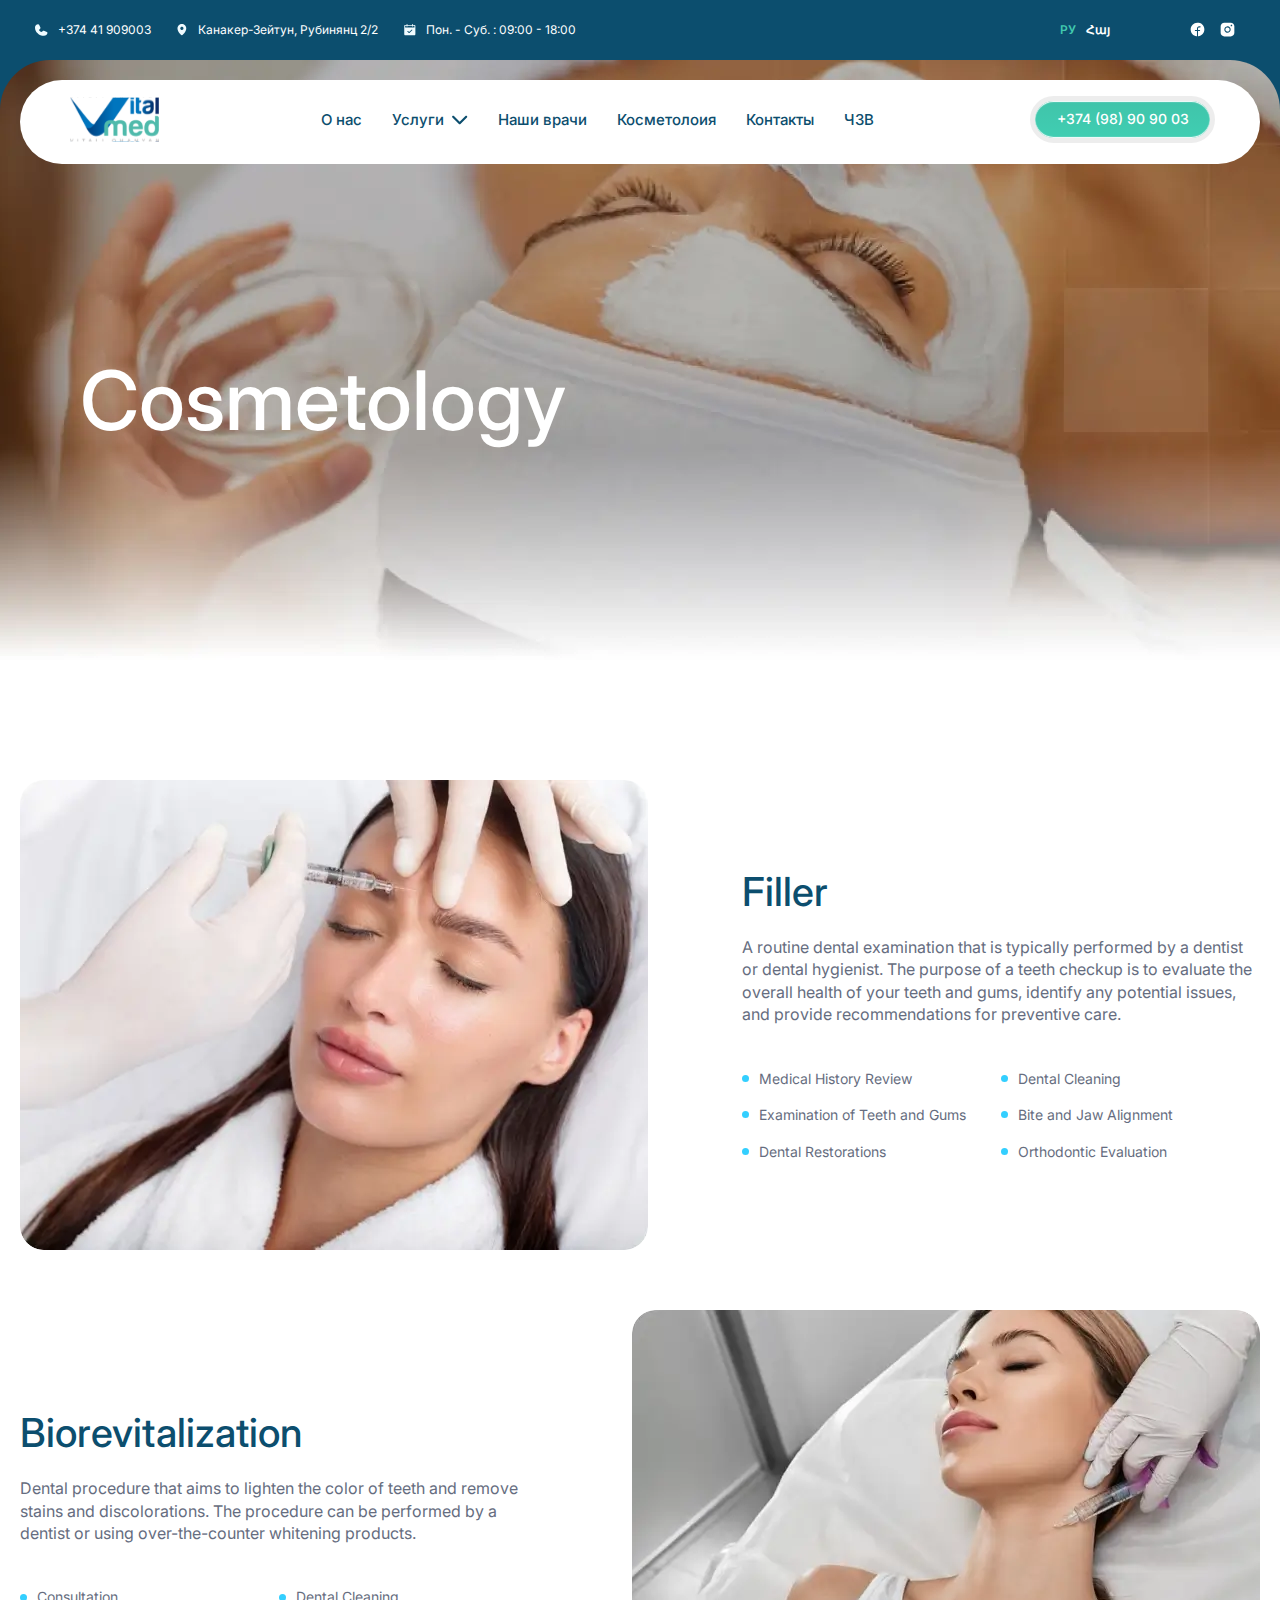
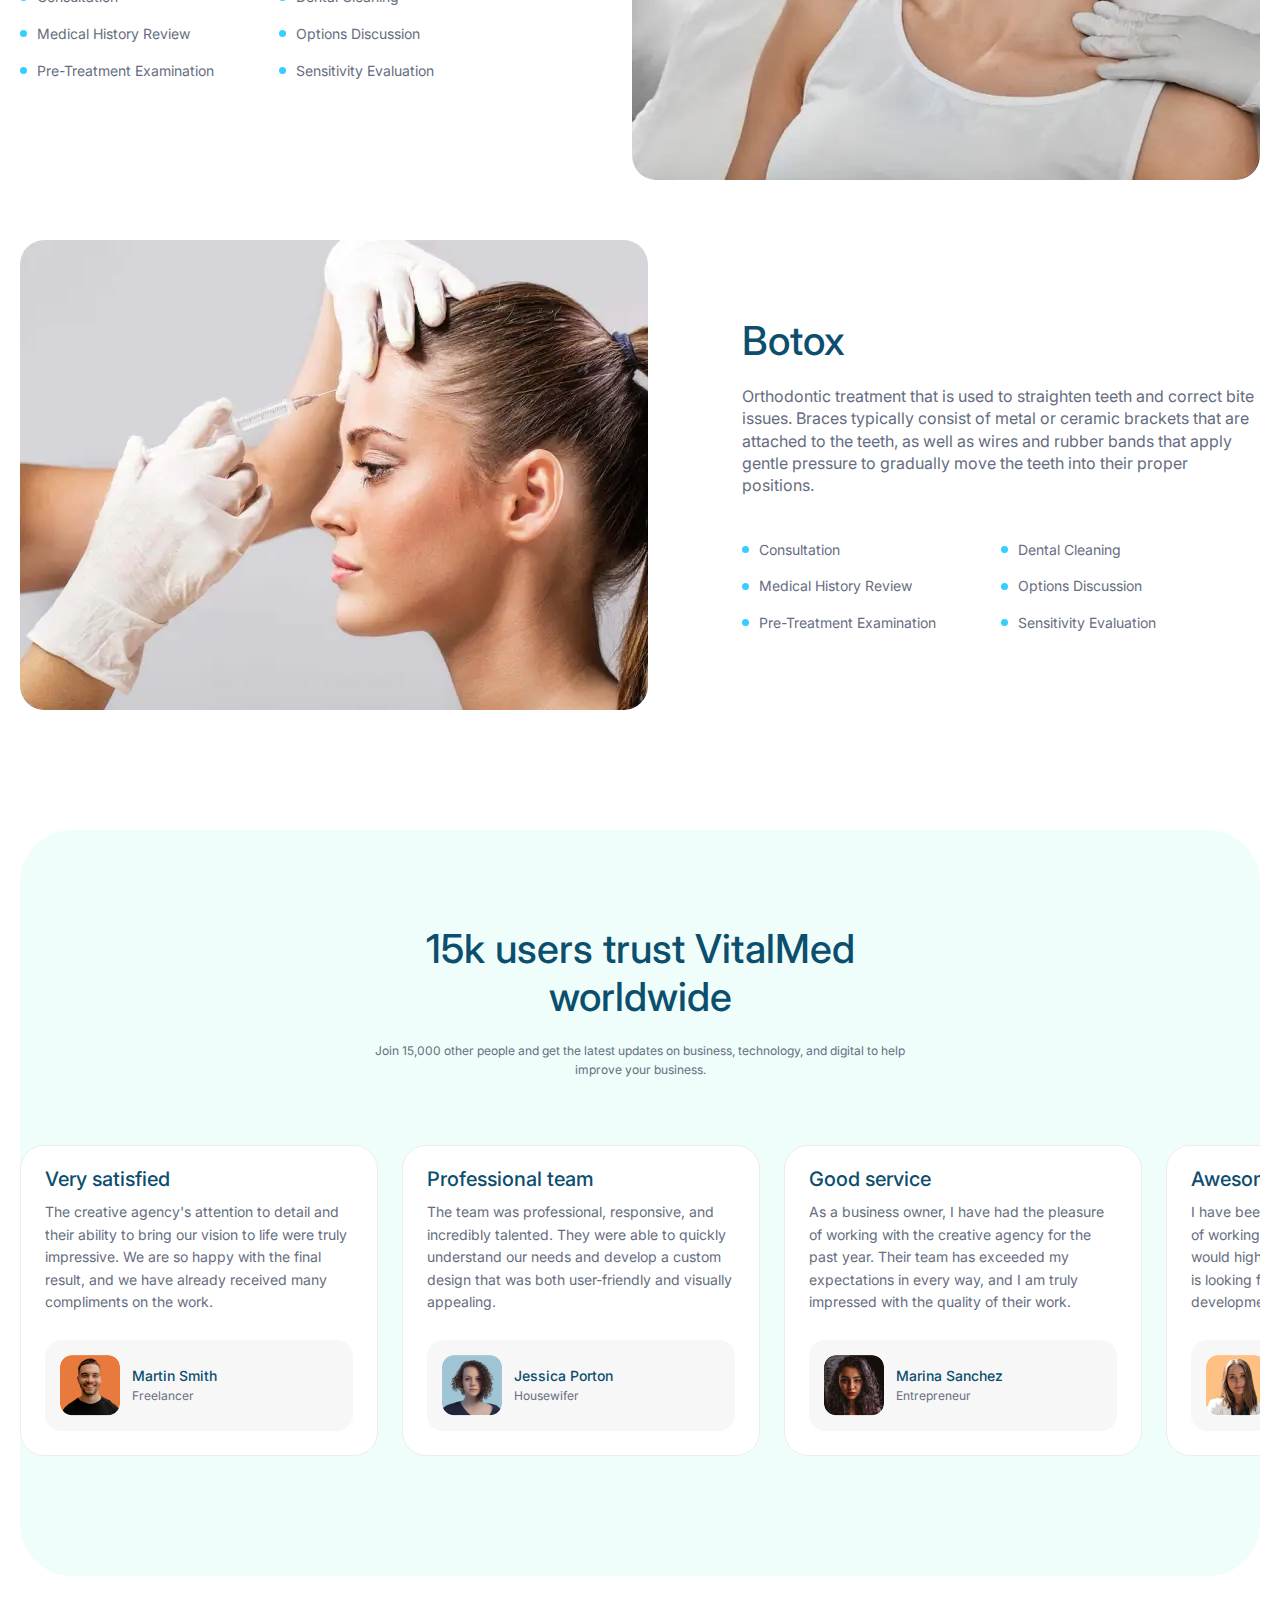
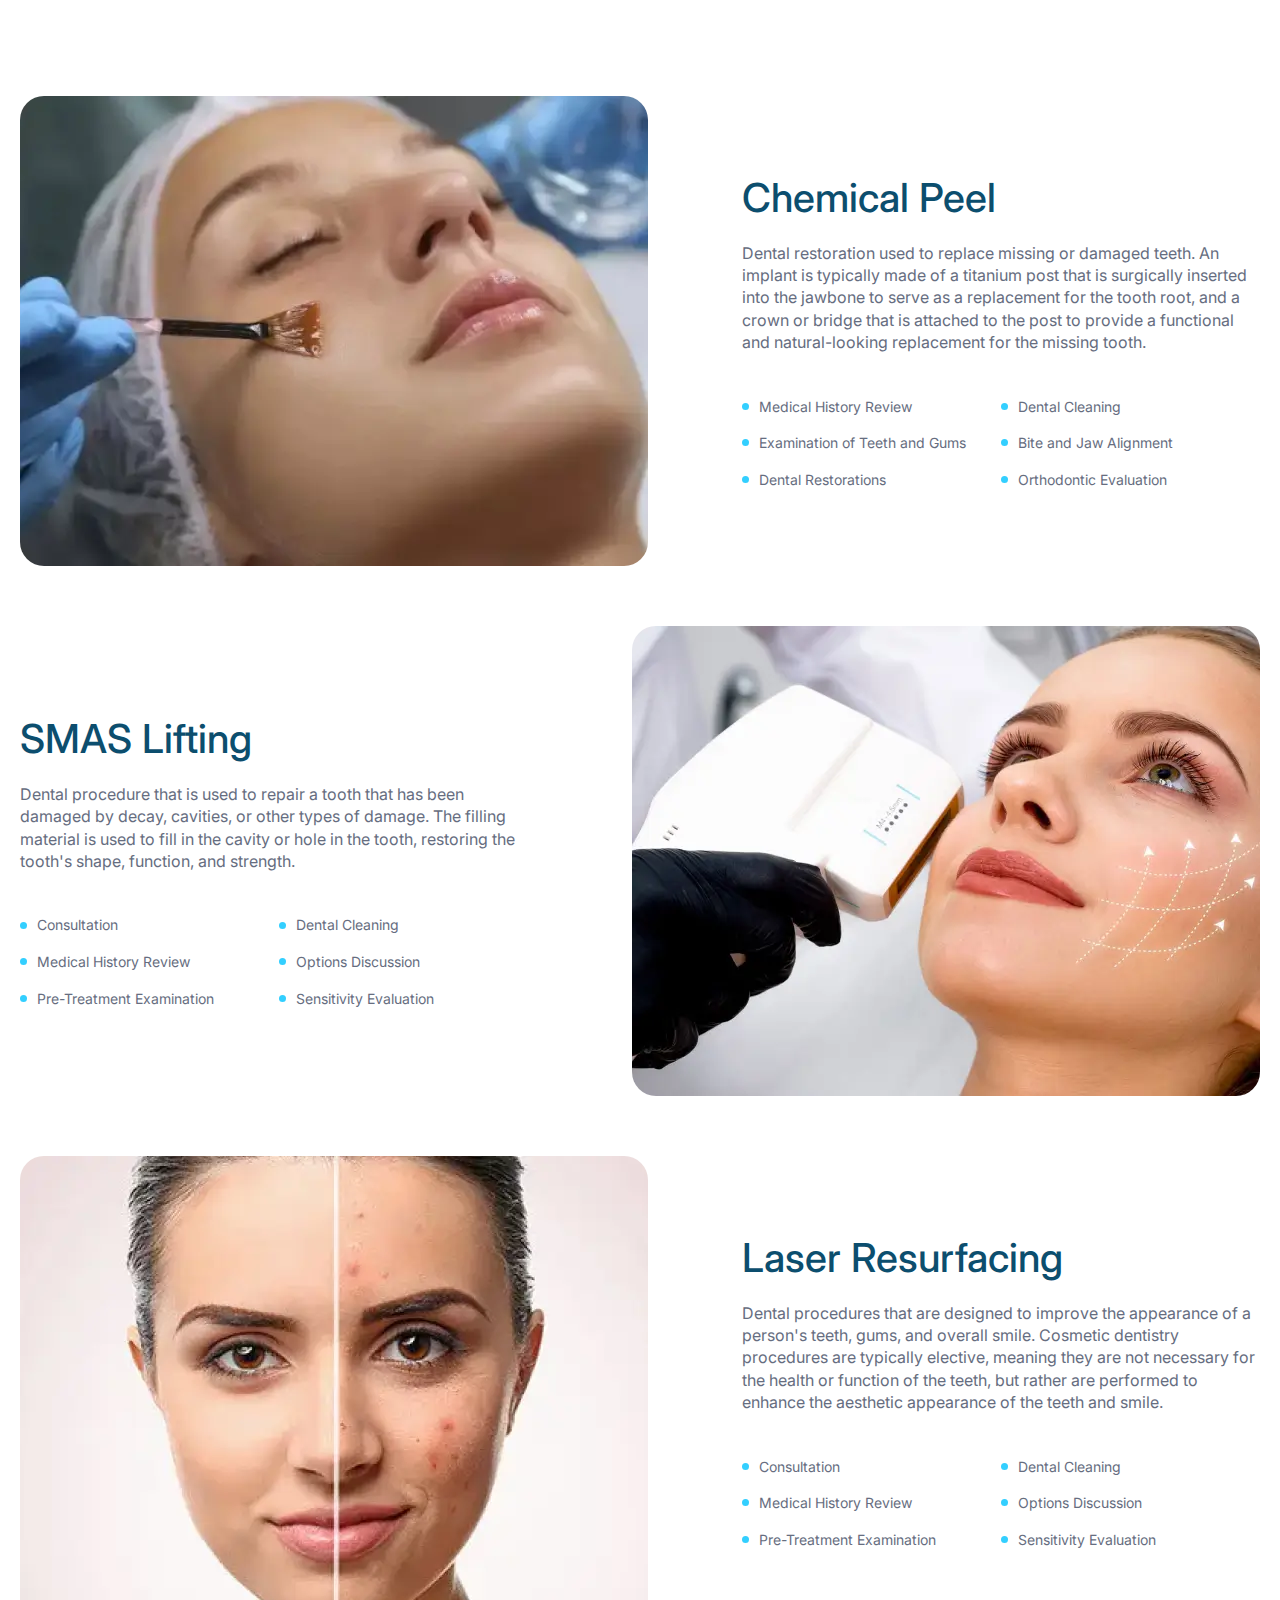
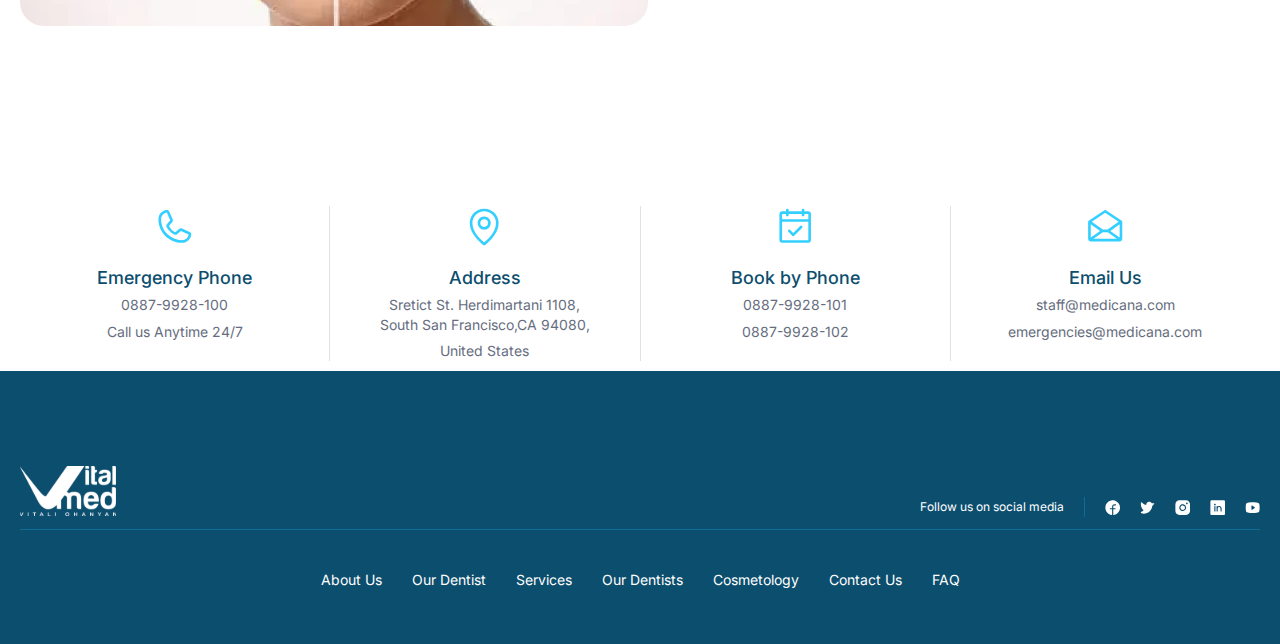
==== commit e192edb1: "update header , start translate" ====
--- a/casmetology.html
+++ b/casmetology.html
@@ -14,57 +14,62 @@
 </head>
 
 <body>
-    <nav class="nav">
-        <div class="container">
-            <div class="nav__wrapper">
-                <div class="nav__contacts">
-                    <a href="#" class="nav__contacts_phone min-text"><img src="icons/phone_nav.svg" alt="phone">+374 41
+    <section class="pageTop">
+        <div class="container">
+            <div class="pageTop__wrapper">
+                <div class="pageTop__contacts">
+                    <a href="#" class="pageTop__contacts_phone min-text"><img src="icons/phone_pageTop.svg"
+                            alt="phone">+374 41
                         909003</a>
-                    <a href="#" class="nav__contacts_address min-text"><img src="icons/map_nav.svg" alt="map">2/2
-                        Rubinyants,
-                        Yerevan</a>
-                    <a href="#" class="nav__contacts_workTime min-text"><img src="icons/calendar_nav.svg"
-                            alt="workTime">Mon - Sat : 09:00 AM - 06:00 PM</a>
-                </div>
-                <div class="nav__rSide">
-                    <div class="nav__rSide_lang min-text">
-                        <div class="eng thisePage">EN</div>
-                        <div class="rus">РУ</div>
+                    <a href="#" class="pageTop__contacts_address min-text"><img src="icons/map_pageTop.svg"
+                            alt="map">Канакер-Зейтун, Рубинянц 2/2</a>
+                    <a href="#" class="pageTop__contacts_workTime min-text"><img src="icons/calendar_pageTop.svg"
+                            alt="workTime">Пон. - Суб. : 09:00 - 18:00 </a>
+                </div>
+                <div class="pageTop__rSide">
+                    <div class="pageTop__rSide_lang min-text">
+                        <div class="eng thisePage">РУ</div>
+                        <!-- <div class="rus">РУ</div> -->
                         <div class="arm">Հայ</div>
                     </div>
-                    <div class="nav__rSide_social">
-                        <img src="icons/facebook_nav.svg" alt="facebooke">
-                        <img src="icons/insta_nav.svg" alt="instagram">
-                    </div>
-                </div>
-            </div>
-        </div>
-    </nav>
+                    <div class="pageTop__rSide_social">
+                        <img src="icons/facebook_pageTop.svg" alt="facebooke">
+                        <img src="icons/insta_pageTop.svg" alt="instagram">
+                    </div>
+                </div>
+            </div>
+        </div>
+    </section>
 
     <header class="header">
         <div class="container">
             <div class="header__wrapper">
-                <a href="index.html"><img src="icons/logo.svg" alt="logo"></a>
-                <menu class="menu">
-                    <ul class="menu__list">
-                        <li class="menu__list_item"><a href="#">About Us</a></li>
-                        <li class="menu__list_item">
-                            <select class="menuSelect" name="menuSelect" id="menuSelect">
-                                <option value="services.html">Services</option>
-                                <option value="services.html">Services</option>
-                                <option value="3">3</option>
-                                <option value="4">4</option>
-                                <option value="5">5</option>
-                                <option value="6">6</option>
-                            </select>
-                        </li>
-                        <li class="menu__list_item"><a href="dentists.html">Our Dentist</a></li>
-                        <li class="menu__list_item"><a href="casmetology.html">Cosmetology</a></li>
-                        <li class="menu__list_item"><a href="#">Contact Us</a></li>
-                        <li class="menu__list_item"><a href="#">FAQ</a></li>
-                    </ul>
+                <div class="header__wrapper_top">
+                    <a href="index.html"><img src="icons/logo.svg" alt="logo"></a>
+                    <nav class="nav">
+                        <li class="nav__item"><a href="#">О нас</a></li>
+                        <li class="nav__item nav_menu">Услуги <img class="nav_arrow" src="icons/arrow_menu.svg"
+                                alt="arrow"></li>
+                        <li class="nav__item"><a href="dentists.html">Наши врачи</a></li>
+                        <li class="nav__item"><a href="casmetology.html">Косметолоия</a></li>
+                        <li class="nav__item"><a href="contacts.html">Контакты</a></li>
+                        <li class="nav__item"><a href="faq.html">ЧЗВ</a></li>
+                    </nav>
+                    <a href="#" class="button">+374 (98) 90 90 03</a>
+                </div>
+                <menu class="menu min-text">
+                    <li class="menu_item"><a href="servicesPages/implantation.html">Имплантация зубов</a></li>
+                    <li class="menu_item"><a href="servicesPages/implants.html">Ипланты</a></li>
+                    <li class="menu_item"><a href="servicesPages/prosthetics.html">Протезирование зубов</a></li>
+                    <li class="menu_item"><a href="servicesPages/veneers.html">Виниры, коронки</a></li>
+                    <li class="menu_item"><a href="servicesPages/surgery.html">Хирургия</a></li>
+                    <li class="menu_item"><a href="servicesPages/correction.html">Исправление прикуса</a></li>
+                    <li class="menu_item"><a href="servicesPages/dentistry.html">Лечение Зубов</a></li>
+                    <li class="menu_item"><a href="servicesPages/gums.html">Лечение десен</a></li>
+                    <li class="menu_item"><a href="servicesPages/whitening.html">Отбеливанте зубов</a></li>
+                    <li class="menu_item"><a href="servicesPages/hygiene.html">Гигиена зубов и полости рта</a></li>
+                    <li class="menu_item"><a href="servicesPages/diagnostics.html">Диагностика</a></li>
                 </menu>
-                <a href="#" class="menu_button">Make an Appointment</a>
             </div>
         </div>
     </header>
@@ -79,7 +84,7 @@
 
     <section class="servicesList">
         <div class="container">
-            <div class="servicesList__wrapper">
+            <div class="servicesList__wrapper container-min">
                 <div class="servicesList__item">
                     <img src="images/filler.webp" alt="filler">
                     <div class="servicesList__text">
@@ -193,7 +198,7 @@
 
     <section class="feedbackS">
         <div class="container">
-            <div class="feedbackS__wrapper">
+            <div class="feedbackS__wrapper container-min">
                 <h2 class="feedbackS__title">15k users trust VitalMed worldwide</h2>
                 <p class="feedbackS__descr min-text">Join 15,000 other people and get the latest updates on business,
                     technology,
@@ -263,7 +268,7 @@
 
     <section class="servicesList">
         <div class="container">
-            <div class="servicesList__wrapper">
+            <div class="servicesList__wrapper container-min">
                 <div class="servicesList__item">
                     <img src="images/peel.webp" alt="chemical Peel">
                     <div class="servicesList__text">
@@ -414,7 +419,7 @@
 
     <footer class="footer">
         <div class="container">
-            <div class="footer__wrapper">
+            <div class="footer__wrapper container-min">
                 <div class="footer__top">
                     <img src="icons/logo_footer.svg" alt="logo" class="footer__logo">
                     <div class="footer__social">
--- a/css/style.min.css
+++ b/css/style.min.css
@@ -1 +1 @@
-h1{font-size:82px;font-weight:500;line-height:100%;color:#fff}h2{font-size:40px;font-weight:500;line-height:120%;color:#0c4e6e}h3{font-size:24px;font-weight:500;line-height:124%;color:#0c4e6e}h4{font-size:20px;font-weight:500}.p1{font-size:18px;line-height:160%}.main_button{display:-webkit-inline-box;display:-ms-inline-flexbox;display:inline-flex;-webkit-box-align:center;-ms-flex-align:center;align-items:center;-webkit-box-pack:center;-ms-flex-pack:center;justify-content:center;border-radius:36px;padding:10px 20px;background:-webkit-gradient(linear, left top, left bottom, from(#eee), to(#fff));background:linear-gradient(180deg, #eee 0%, #fff 100%);color:#454545;text-shadow:0 1px 0 0 #fff;font-weight:500;outline:5px solid rgba(0,0,0,.07)}.menu_button{display:-webkit-inline-box;display:-ms-inline-flexbox;display:inline-flex;min-width:175px;-webkit-box-align:center;-ms-flex-align:center;align-items:center;-webkit-box-pack:center;-ms-flex-pack:center;justify-content:center;border-radius:24px;padding:10px;-webkit-box-shadow:inset 0 -1px 1px 0 #fff,inset 0 1px 1px 0 #fff;box-shadow:inset 0 -1px 1px 0 #fff,inset 0 1px 1px 0 #fff;background:-webkit-gradient(linear, left top, left bottom, from(#40c4aa), to(#40ceb2));background:linear-gradient(180deg, #40c4aa 0%, #40ceb2 100%);color:#fff;line-height:120%;font-weight:500;outline:5px solid rgba(0,0,0,.07)}.text_button{display:-webkit-box;display:-ms-flexbox;display:flex;-webkit-box-align:baseline;-ms-flex-align:baseline;align-items:baseline;gap:10px;color:#0c4e6e}.min-text{font-size:12px}.thisePage{color:#41c9ae}.dentists__card{background:#fff}.dentists__card .dentists__card_text{padding:20px}.dentists__card .dentists__card_text .expert_name{margin-bottom:5px;font-size:16px;color:#0c4e6e}html{font-family:"Inter",sans-serif;font-size:14px;font-weight:400;line-height:140%;scroll-behavior:smooth;color:#666d80}a{color:#666d80}*{margin:0;padding:0;text-decoration:none;list-style-type:none}*,*::before,*::after{-webkit-box-sizing:border-box;box-sizing:border-box}:where(ul,ol):where([class]){padding-left:0}img{display:block;max-width:100%}input,textarea,select,button{font:inherit}body{position:relative;background-color:#0c4e6e;color:#666d80}.container{max-width:1920px;padding:0 20px;margin:0 auto}.header{position:absolute;top:80px;left:50%;-webkit-transform:translateX(-50%);transform:translateX(-50%);width:100%}.header__wrapper{display:-webkit-box;display:-ms-flexbox;display:flex;-webkit-box-align:center;-ms-flex-align:center;align-items:center;-webkit-box-pack:center;-ms-flex-pack:center;justify-content:center;border-radius:80px;overflow:hidden;background:#fff;padding:17px 50px}.header .menu{width:100%}.header .menu__list{display:-webkit-box;display:-ms-flexbox;display:flex;-webkit-box-pack:center;-ms-flex-pack:center;justify-content:center;gap:30px}.header .menu__list_item a{color:#0c4e6e;line-height:128%;font-size:15px;font-weight:500}.header .menu__list_item select{color:#0c4e6e;border:none;line-height:128%;font-size:15px;font-weight:500}.fixed{position:fixed;top:10px;z-index:30}.nav{margin-bottom:20px}.nav__wrapper{padding:20px 25px 0 15px;display:-webkit-box;display:-ms-flexbox;display:flex;-webkit-box-align:center;-ms-flex-align:center;align-items:center;-webkit-box-pack:justify;-ms-flex-pack:justify;justify-content:space-between}.nav__contacts{display:-webkit-box;display:-ms-flexbox;display:flex;gap:25px}.nav__contacts_phone{display:-webkit-box;display:-ms-flexbox;display:flex;-webkit-box-align:center;-ms-flex-align:center;align-items:center;gap:10px;color:#fff}.nav__contacts_phone img{width:12.5px;height:12.5px}.nav__contacts_address{display:-webkit-box;display:-ms-flexbox;display:flex;-webkit-box-align:center;-ms-flex-align:center;align-items:center;gap:10px;color:#fff}.nav__contacts_address img{width:12.5px;height:12.5px}.nav__contacts_workTime{display:-webkit-box;display:-ms-flexbox;display:flex;-webkit-box-align:center;-ms-flex-align:center;align-items:center;gap:10px;color:#fff}.nav__contacts_workTime img{width:12.5px;height:12.5px}.nav__rSide{display:-webkit-box;display:-ms-flexbox;display:flex;gap:80px;-webkit-box-align:center;-ms-flex-align:center;align-items:center}.nav__rSide_lang{display:-webkit-box;display:-ms-flexbox;display:flex;gap:10px;font-weight:600;color:#fff}.nav__rSide_social{display:-webkit-box;display:-ms-flexbox;display:flex;gap:15px}.nav__rSide_social img{width:15px;height:15px}.footer{padding:95px 0 55px 0;background:#0c4e6e}.footer__wrapper{display:-webkit-box;display:-ms-flexbox;display:flex;-webkit-box-orient:vertical;-webkit-box-direction:normal;-ms-flex-direction:column;flex-direction:column;margin:0 auto;max-width:1280px}.footer__top{display:-webkit-box;display:-ms-flexbox;display:flex;-webkit-box-pack:justify;-ms-flex-pack:justify;justify-content:space-between;-webkit-box-align:end;-ms-flex-align:end;align-items:flex-end;margin-bottom:13px}.footer__social{display:-webkit-box;display:-ms-flexbox;display:flex;gap:20px;height:17px;-webkit-box-align:center;-ms-flex-align:center;align-items:center}.footer__social img{width:15px;height:15px}.footer__social_text{color:#fff;border-right:1px solid #116b97;padding-right:20px}.footer__dir{background:#116b97;height:1px;width:100%;margin-bottom:40px}.footer__links{display:-webkit-box;display:-ms-flexbox;display:flex;-webkit-box-pack:center;-ms-flex-pack:center;justify-content:center;gap:30px}.footer__links_item{color:#fff}.contacts{background:#fff;padding:60px 0 10px 0}.contacts__wrapper{display:grid;grid-template-columns:1fr 1px 1fr 1px 1fr 1px 1fr;justify-items:center;max-width:1360px;margin:0 auto}.contacts span{width:1px;height:100%;background:#dfe1e7}.contacts__card{display:-webkit-box;display:-ms-flexbox;display:flex;-webkit-box-orient:vertical;-webkit-box-direction:normal;-ms-flex-direction:column;flex-direction:column;-webkit-box-align:center;-ms-flex-align:center;align-items:center;gap:7px;text-align:center}.contacts__card img{margin-bottom:13px}.contacts__card_title{font-size:18px;font-weight:500;color:#0c4e6e}.promo{min-height:1024px;background:center/cover no-repeat url(../images/main_image.webp);border-radius:50px 50px 0 0;overflow:hidden}.promo__wrapper{padding:312px 60px 0 60px;display:-webkit-box;display:-ms-flexbox;display:flex;-webkit-box-align:center;-ms-flex-align:center;align-items:center;-webkit-box-pack:justify;-ms-flex-pack:justify;justify-content:space-between}.promo__content{max-width:510px;display:-webkit-box;display:-ms-flexbox;display:flex;-webkit-box-orient:vertical;-webkit-box-direction:normal;-ms-flex-direction:column;flex-direction:column;-webkit-box-align:start;-ms-flex-align:start;align-items:flex-start}.promo__title{margin-bottom:18px}.promo__subtitle{margin-bottom:18px;color:#fff}.promo__card{display:-webkit-box;display:-ms-flexbox;display:flex;-webkit-box-orient:vertical;-webkit-box-direction:normal;-ms-flex-direction:column;flex-direction:column;max-width:160px;border-radius:10px;overflow:hidden;background:#fff}.promo__card img{margin-bottom:10px}.promo__card_text{padding:15px}.promo__card_name{color:#0c4e6e;font-weight:500;font-size:15px;line-height:160%;margin-bottom:4px}.promo__card_descr{color:#999;line-height:130%}.advantages{background:#fff}.advantages__wrapper{display:-webkit-box;display:-ms-flexbox;display:flex;-webkit-box-pack:justify;-ms-flex-pack:justify;justify-content:space-between;padding:120px 0;max-width:1280px;margin:0 auto}.advantages__text{display:-webkit-box;display:-ms-flexbox;display:flex;-webkit-box-orient:vertical;-webkit-box-direction:normal;-ms-flex-direction:column;flex-direction:column;max-width:380px;gap:20px}.advantages__text_title{color:#0c4e6e}.advantages__content{position:relative;display:grid;max-width:740px;grid-template-columns:1fr 1fr;grid-template-row:1fr 1fr;border-radius:30px;overflow:hidden}.advantages__content_card{padding:35px;border-radius:35px;background:#fff;z-index:5}.advantages__content_card-blue{padding:35px;border-radius:35px;background:#0c4e6e;z-index:5;color:#fff}.advantages__content img{margin-bottom:30px}.advantages__content h4{margin-bottom:20px}.advantages__content p{font-size:16px}.advantages__content .blueBG-effect{position:absolute;width:70px;height:70px;background:#0c4e6e;top:50%;left:50%;-webkit-transform:translate(-50%, -50%);transform:translate(-50%, -50%);z-index:3}.services{background:#fff}.services__wrapper{max-width:1360px;margin:0 auto;padding:75px 40px 40px;text-align:center;background:#f0fbff;border-radius:52px;overflow:hidden}.services__title{margin-bottom:20px}.services__descr{max-width:550px;margin:0 auto;line-height:130%;margin-bottom:65px}.services__content{display:grid;grid-template-rows:1fr 1fr;grid-template-columns:1fr 1fr 1fr;gap:24px}.services__card{background:#fff;border-radius:24px;overflow:hidden;text-align:left;padding:40px}.services__card_icon{margin-bottom:157px}.services__card_title{margin-bottom:20px}.treatment{background:#fff}.treatment__wrapper{display:-webkit-box;display:-ms-flexbox;display:flex;max-width:1280px;-webkit-box-pack:justify;-ms-flex-pack:justify;justify-content:space-between;-webkit-box-align:start;-ms-flex-align:start;align-items:flex-start;margin:0 auto;padding:120px 0}.treatment img{max-width:740px;-o-object-fit:contain;object-fit:contain}.treatment__content{max-width:383px}.treatment__title{margin-bottom:20px}.treatment__descr{margin-bottom:50px;line-height:130%}.treatment__slideList{display:-webkit-box;display:-ms-flexbox;display:flex;-webkit-box-orient:vertical;-webkit-box-direction:normal;-ms-flex-direction:column;flex-direction:column}.treatment__slideList details summary{display:-webkit-box;display:-ms-flexbox;display:flex;height:60px;-webkit-box-align:center;-ms-flex-align:center;align-items:center;cursor:pointer}.treatment__slideList details summary .treatment__num{width:62px;text-align:center;font-size:16px;color:#0c4e6e}.treatment__slideList details summary .treatment__title{padding-left:20px;display:-webkit-box;display:-ms-flexbox;display:flex;-webkit-box-align:center;-ms-flex-align:center;align-items:center;height:100%;border-left:4px solid #d1f0fa;margin:0}.treatment__slideList details article{display:-webkit-box;display:-ms-flexbox;display:flex}.treatment__slideList details article .treatment__span{width:396px;background:#fff}.treatment__slideList details article p{padding-left:20px;border-left:4px solid #d1f0fa;line-height:160%}.treatment__slideList details[open] .treatment__title,.treatment__slideList details[open] p{border-left:4px solid #33cfff}.feedback{background:#fff}.feedback__wrapper{max-width:1360px;display:-webkit-box;display:-ms-flexbox;display:flex;padding:40px;margin:0 auto;gap:10%;background:#effefa}.feedback__img{width:519px;height:570px;border-radius:24px}.feedback__content{display:-webkit-box;display:-ms-flexbox;display:flex;-webkit-box-orient:vertical;-webkit-box-direction:normal;-ms-flex-direction:column;flex-direction:column;gap:20px}.feedback__title{max-width:513px}.feedback__descr{line-height:140%;max-width:513px;font-size:18px}.feedback__stars{width:98px;height:19px}.feedback__person_name{margin-bottom:5px;font-size:18px;font-weight:500;color:#0c4e6e}.faq{background:#fff;padding:120px 0}.faq__wrapper{display:-webkit-box;display:-ms-flexbox;display:flex;max-width:1280px;margin:0 auto;-webkit-box-pack:justify;-ms-flex-pack:justify;justify-content:space-between}.faq__text{max-width:405px}.faq__title{margin-bottom:20px}.faq__list{width:710px}.faq__list summary{display:-webkit-box;display:-ms-flexbox;display:flex;-webkit-box-pack:justify;-ms-flex-pack:justify;justify-content:space-between;margin-bottom:20px;-webkit-box-align:center;-ms-flex-align:center;align-items:center;cursor:pointer}.faq__list summary .symbol{position:relative;height:18px;width:18px}.faq__list summary .symbol .span_minus{position:absolute;top:50%;right:0;-webkit-transform:translateY(-50%);transform:translateY(-50%);width:18px;height:2.5px;background:#33cfff;display:block}.faq__list summary .symbol .span_plus{position:absolute;left:50%;top:0;-webkit-transform:translateX(-50%);transform:translateX(-50%);-webkit-transform:rotate(90deg);transform:rotate(90deg);width:2.5px;height:18px;background:#33cfff;display:block;-webkit-transition:.1s ease;transition:.1s ease}.faq__list article{font-size:18px;line-height:140%;margin-bottom:30px}.faq__list details[open] .span_plus{-webkit-transform:rotate(0deg);transform:rotate(0deg);-webkit-transform:translateX(-50%);transform:translateX(-50%)}.about{background:#fff}.about__wrapper{max-width:1360px;margin:0 auto;background:#f0fbff;border-radius:52px;overflow:hidden;padding:40px;display:-webkit-box;display:-ms-flexbox;display:flex;-webkit-box-pack:justify;-ms-flex-pack:justify;justify-content:space-between;-webkit-box-align:center;-ms-flex-align:center;align-items:center}.about__team{max-width:620px;display:-webkit-box;display:-ms-flexbox;display:flex;-webkit-box-orient:vertical;-webkit-box-direction:normal;-ms-flex-direction:column;flex-direction:column;gap:20px}.about__team .text_button{margin-bottom:10px}.about__team .about__card_wrapper{display:-webkit-box;display:-ms-flexbox;display:flex;-webkit-box-pack:justify;-ms-flex-pack:justify;justify-content:space-between}.about__worktime{background:#0c4e6e;color:#fff;border-radius:24px;overflow:hidden;padding:40px;min-width:520px}.about__worktime_title{color:#fff;margin-bottom:10px}.about__worktime_descr{margin-bottom:10px}.about__worktime .about__times{width:100%;display:grid;grid-template-rows:repeat(6, 46px);grid-template-columns:157px 1fr;border:1px solid #1273a3;border-radius:8px;-webkit-box-align:center;-ms-flex-align:center;align-items:center;margin-bottom:20px}.about__worktime .about__times_time{-ms-flex-line-pack:center;align-content:center;border-bottom:1px solid #1273a3;width:100%;height:100%;text-align:right;padding-right:20px}.about__worktime .about__times_day{padding-left:20px;border-right:1px solid #1273a3;border-bottom:1px solid #1273a3;height:100%;-ms-flex-line-pack:center;align-content:center}.promoS,.promoD,.promoC{min-height:600px;background:center/cover no-repeat url(../images/services_image.webp);border-radius:50px 50px 0 0;overflow:hidden}.promoS__wrapper,.promoD__wrapper,.promoC__wrapper{padding:300px 60px 0 60px}.promoD{background:center/cover no-repeat url(../images/dentists_image.webp)}.promoC{background:center/cover no-repeat url(../images/casmetology_image.webp)}.servicesList{background:#fff;padding:120px 0}.servicesList__wrapper{max-width:1280px;margin:0 auto;display:-webkit-box;display:-ms-flexbox;display:flex;-webkit-box-orient:vertical;-webkit-box-direction:normal;-ms-flex-direction:column;flex-direction:column;gap:60px}.servicesList__wrapper .reverse{-webkit-box-orient:horizontal;-webkit-box-direction:reverse;-ms-flex-direction:row-reverse;flex-direction:row-reverse}.servicesList__item{display:-webkit-box;display:-ms-flexbox;display:flex;-webkit-box-pack:justify;-ms-flex-pack:justify;justify-content:space-between;-webkit-box-align:center;-ms-flex-align:center;align-items:center}.servicesList__item img{border-radius:24px;overflow:hidden}.servicesList__text{max-width:518px}.servicesList__title{margin-bottom:20px}.servicesList__content{font-size:16px;line-height:140%;margin-bottom:43px}.servicesList__menu{display:grid;grid-template-rows:repeat(3, 1fr);grid-template-columns:repeat(2, 1fr);width:100%;row-gap:17px}.servicesList__menu_item{display:-webkit-box;display:-ms-flexbox;display:flex;-webkit-box-align:center;-ms-flex-align:center;align-items:center}.servicesList__menu_dot{background:#33cfff;height:7px;width:7px;border-radius:50%;overflow:hidden}.servicesList__menu_link{padding-left:10px}.feedbackS{background:#fff}.feedbackS__wrapper{background:#effefa;max-width:1280px;margin:0 auto;border-radius:52px;overflow:hidden;padding:95px 0 120px 0;text-align:center}.feedbackS__title{max-width:560px;margin:0 auto;margin-bottom:20px}.feedbackS__descr{max-width:546px;margin:0 auto;margin-bottom:65px}.feedbackS__slider{text-align:left;display:-webkit-box;display:-ms-flexbox;display:flex;gap:24px;overflow-x:auto;scrollbar-width:none}.feedbackS__slider_card{padding:24px;border-radius:24px;overflow:hidden;width:358px;background:#fff;border:1px solid #ededed;-ms-flex-negative:0;flex-shrink:0;-webkit-user-select:none;-moz-user-select:none;-ms-user-select:none;user-select:none}.feedbackS__slider_title{color:#0c4e6e;margin-bottom:12px}.feedbackS__slider_descr{line-height:160%;margin-bottom:27px}.feedbackS__slider_person{display:-webkit-box;display:-ms-flexbox;display:flex;padding:15px;gap:12px;background:#f7f7f7;border-radius:16px;-webkit-box-align:center;-ms-flex-align:center;align-items:center}.feedbackS__slider_person-name{font-weight:500;color:#0c4e6e}.feedbackS__slider_person-img{border-radius:12px;overflow:hidden}.chiefDentist{background:#fff;padding:120px 0 100px 0}.chiefDentist__wrapper{background:#fff6e0;display:-webkit-box;display:-ms-flexbox;display:flex;max-width:1280px;margin:0 auto;border-radius:52px;overflow:hidden;padding:80px 80px 0 80px}.chiefDentist__content{width:100%;display:-webkit-box;display:-ms-flexbox;display:flex;-webkit-box-orient:vertical;-webkit-box-direction:normal;-ms-flex-direction:column;flex-direction:column}.chiefDentist__title{font-size:35px;line-height:123%;letter-spacing:-1px;max-width:653px;margin-bottom:20px}.chiefDentist__subtitle{margin-bottom:45px}.chiefDentist__descr{max-width:201px;-ms-flex-item-align:end;align-self:flex-end}.dentistsTeam{background:#fff;padding-bottom:120px}.dentistsTeam__wrapper{max-width:1280px;margin:0 auto;display:-webkit-box;display:-ms-flexbox;display:flex;gap:24px;-ms-flex-wrap:wrap;flex-wrap:wrap}/*# sourceMappingURL=style.min.css.map */+h1{font-size:82px;font-weight:500;line-height:100%;color:#fff}h2{font-size:40px;font-weight:500;line-height:120%;color:#0c4e6e}h3{font-size:24px;font-weight:500;line-height:124%;color:#0c4e6e}h4{font-size:20px;font-weight:500}.p1{font-size:18px;line-height:160%}.main_button{display:-webkit-inline-box;display:-ms-inline-flexbox;display:inline-flex;-webkit-box-align:center;-ms-flex-align:center;align-items:center;-webkit-box-pack:center;-ms-flex-pack:center;justify-content:center;border-radius:36px;padding:10px 20px;background:-webkit-gradient(linear, left top, left bottom, from(#eee), to(#fff));background:linear-gradient(180deg, #eee 0%, #fff 100%);color:#454545;text-shadow:0 1px 0 0 #fff;font-weight:500;outline:5px solid rgba(0,0,0,.07)}.button{display:-webkit-inline-box;display:-ms-inline-flexbox;display:inline-flex;min-width:175px;-webkit-box-align:center;-ms-flex-align:center;align-items:center;-webkit-box-pack:center;-ms-flex-pack:center;justify-content:center;border-radius:24px;padding:10px;-webkit-box-shadow:inset 0 -1px 1px 0 #fff,inset 0 1px 1px 0 #fff;box-shadow:inset 0 -1px 1px 0 #fff,inset 0 1px 1px 0 #fff;background:-webkit-gradient(linear, left top, left bottom, from(#40c4aa), to(#40ceb2));background:linear-gradient(180deg, #40c4aa 0%, #40ceb2 100%);color:#fff;line-height:120%;font-weight:500;outline:5px solid rgba(0,0,0,.07)}.text_button{display:-webkit-box;display:-ms-flexbox;display:flex;-webkit-box-align:baseline;-ms-flex-align:baseline;align-items:baseline;gap:10px;color:#0c4e6e}.min-text{font-size:12px}.thisePage{color:#41c9ae}.dentists__card{background:#fff}.dentists__card .dentists__card_text{padding:20px}.dentists__card .dentists__card_text .expert_name{margin-bottom:5px;font-size:16px;color:#0c4e6e}.textColor{color:#666d80}.cyan{background:#effefa}.padding{padding:80px;border-radius:52px}.paddingFAQ{padding:120px 0 0 0 !important}html{font-family:"Inter",sans-serif;font-size:14px;font-weight:400;line-height:140%;scroll-behavior:smooth;color:#666d80}a{color:#666d80}*{margin:0;padding:0;text-decoration:none;list-style-type:none}*,*::before,*::after{-webkit-box-sizing:border-box;box-sizing:border-box}:where(ul,ol):where([class]){padding-left:0}img{display:block;max-width:100%}input,textarea,select,button{font:inherit}body{position:relative;background-color:#0c4e6e;color:#666d80}.container{max-width:1920px;padding:0 20px;margin:0 auto}.container-min{max-width:1280px;margin:0 auto}.container-middle{max-width:1360px;margin:0 auto}.header{position:absolute;top:80px;left:50%;-webkit-transform:translateX(-50%);transform:translateX(-50%);width:100%}.header .open{height:133px}.header .open .nav_arrow{-webkit-transform:rotate(180deg);transform:rotate(180deg)}.header__wrapper{display:-webkit-box;display:-ms-flexbox;display:flex;-webkit-box-orient:vertical;-webkit-box-direction:normal;-ms-flex-direction:column;flex-direction:column;gap:30px;border-radius:80px;overflow:hidden;background:#fff;padding:17px 50px;height:84px;-webkit-transition:height .7s ease;transition:height .7s ease}.header__wrapper_top{display:-webkit-box;display:-ms-flexbox;display:flex;-webkit-box-align:center;-ms-flex-align:center;align-items:center;-webkit-box-pack:center;-ms-flex-pack:center;justify-content:center}.header__wrapper .nav{width:100%;display:-webkit-box;display:-ms-flexbox;display:flex;-webkit-box-pack:center;-ms-flex-pack:center;justify-content:center;gap:30px}.header__wrapper .nav__item,.header__wrapper .nav__item>a{color:#0c4e6e;line-height:128%;font-size:15px;font-weight:500}.header__wrapper .nav_menu{display:-webkit-box;display:-ms-flexbox;display:flex;gap:8px;-webkit-box-align:center;-ms-flex-align:center;align-items:center;cursor:pointer}.header__wrapper .nav_menu .nav_arrow{-webkit-transition:all .7s ease;transition:all .7s ease}.header__wrapper .menu{display:-webkit-box;display:-ms-flexbox;display:flex;gap:20px;-webkit-box-pack:center;-ms-flex-pack:center;justify-content:center}.header__wrapper .menu a:hover{color:#0c4e6e;border-bottom:1px solid #0c4e6e}.fixed{position:fixed;top:10px;z-index:30}.pageTop{margin-bottom:20px}.pageTop__wrapper{padding:20px 25px 0 15px;display:-webkit-box;display:-ms-flexbox;display:flex;-webkit-box-align:center;-ms-flex-align:center;align-items:center;-webkit-box-pack:justify;-ms-flex-pack:justify;justify-content:space-between}.pageTop__contacts{display:-webkit-box;display:-ms-flexbox;display:flex;gap:25px}.pageTop__contacts_phone{display:-webkit-box;display:-ms-flexbox;display:flex;-webkit-box-align:center;-ms-flex-align:center;align-items:center;gap:10px;color:#fff}.pageTop__contacts_phone img{width:12.5px;height:12.5px}.pageTop__contacts_address{display:-webkit-box;display:-ms-flexbox;display:flex;-webkit-box-align:center;-ms-flex-align:center;align-items:center;gap:10px;color:#fff}.pageTop__contacts_address img{width:12.5px;height:12.5px}.pageTop__contacts_workTime{display:-webkit-box;display:-ms-flexbox;display:flex;-webkit-box-align:center;-ms-flex-align:center;align-items:center;gap:10px;color:#fff}.pageTop__contacts_workTime img{width:12.5px;height:12.5px}.pageTop__rSide{display:-webkit-box;display:-ms-flexbox;display:flex;gap:80px;-webkit-box-align:center;-ms-flex-align:center;align-items:center}.pageTop__rSide_lang{display:-webkit-box;display:-ms-flexbox;display:flex;gap:10px;font-weight:600;color:#fff}.pageTop__rSide_social{display:-webkit-box;display:-ms-flexbox;display:flex;gap:15px}.pageTop__rSide_social img{width:15px;height:15px}.footer{padding:95px 0 55px 0;background:#0c4e6e}.footer__wrapper{display:-webkit-box;display:-ms-flexbox;display:flex;-webkit-box-orient:vertical;-webkit-box-direction:normal;-ms-flex-direction:column;flex-direction:column}.footer__top{display:-webkit-box;display:-ms-flexbox;display:flex;-webkit-box-pack:justify;-ms-flex-pack:justify;justify-content:space-between;-webkit-box-align:end;-ms-flex-align:end;align-items:flex-end;margin-bottom:13px}.footer__social{display:-webkit-box;display:-ms-flexbox;display:flex;gap:20px;height:17px;-webkit-box-align:center;-ms-flex-align:center;align-items:center}.footer__social img{width:15px;height:15px}.footer__social_text{color:#fff;border-right:1px solid #116b97;padding-right:20px}.footer__dir{background:#116b97;height:1px;width:100%;margin-bottom:40px}.footer__links{display:-webkit-box;display:-ms-flexbox;display:flex;-webkit-box-pack:center;-ms-flex-pack:center;justify-content:center;gap:30px}.footer__links_item{color:#fff}.contacts{background:#fff;padding:60px 0 10px 0}.contacts__wrapper{display:grid;grid-template-columns:1fr 1px 1fr 1px 1fr 1px 1fr;justify-items:center}.contacts span{width:1px;height:100%;background:#dfe1e7}.contacts__card{display:-webkit-box;display:-ms-flexbox;display:flex;-webkit-box-orient:vertical;-webkit-box-direction:normal;-ms-flex-direction:column;flex-direction:column;-webkit-box-align:center;-ms-flex-align:center;align-items:center;gap:7px;text-align:center}.contacts__card img{margin-bottom:13px}.contacts__card_title{font-size:18px;font-weight:500;color:#0c4e6e}.promo{min-height:1024px;background:center/cover no-repeat url(../images/main_image.webp);border-radius:50px 50px 0 0;overflow:hidden}.promo__wrapper{padding:312px 60px 0 60px;display:-webkit-box;display:-ms-flexbox;display:flex;-webkit-box-align:center;-ms-flex-align:center;align-items:center;-webkit-box-pack:justify;-ms-flex-pack:justify;justify-content:space-between}.promo__content{max-width:510px;display:-webkit-box;display:-ms-flexbox;display:flex;-webkit-box-orient:vertical;-webkit-box-direction:normal;-ms-flex-direction:column;flex-direction:column;-webkit-box-align:start;-ms-flex-align:start;align-items:flex-start}.promo__title{margin-bottom:18px}.promo__subtitle{margin-bottom:18px;color:#fff}.promo__card{display:-webkit-box;display:-ms-flexbox;display:flex;-webkit-box-orient:vertical;-webkit-box-direction:normal;-ms-flex-direction:column;flex-direction:column;max-width:160px;border-radius:10px;overflow:hidden;background:#fff}.promo__card img{margin-bottom:10px}.promo__card_text{padding:15px}.promo__card_name{color:#0c4e6e;font-weight:500;font-size:15px;line-height:160%;margin-bottom:4px}.promo__card_descr{color:#999;line-height:130%}.advantages{background:#fff}.advantages__wrapper{display:-webkit-box;display:-ms-flexbox;display:flex;-webkit-box-pack:justify;-ms-flex-pack:justify;justify-content:space-between;padding:120px 0}.advantages__text{display:-webkit-box;display:-ms-flexbox;display:flex;-webkit-box-orient:vertical;-webkit-box-direction:normal;-ms-flex-direction:column;flex-direction:column;max-width:380px;gap:20px}.advantages__text_title{color:#0c4e6e}.advantages__content{position:relative;display:grid;max-width:740px;grid-template-columns:1fr 1fr;grid-template-row:1fr 1fr;border-radius:30px;overflow:hidden}.advantages__content_card{padding:35px;border-radius:35px;background:#fff;z-index:5}.advantages__content_card-blue{padding:35px;border-radius:35px;background:#0c4e6e;z-index:5;color:#fff}.advantages__content img{margin-bottom:30px}.advantages__content h4{margin-bottom:20px}.advantages__content p{font-size:16px}.advantages__content .blueBG-effect{position:absolute;width:70px;height:70px;background:#0c4e6e;top:50%;left:50%;-webkit-transform:translate(-50%, -50%);transform:translate(-50%, -50%);z-index:3}.services{background:#fff}.services__wrapper{padding:75px 40px 40px;text-align:center;background:#f0fbff;border-radius:52px;overflow:hidden}.services__title{margin-bottom:20px}.services__descr{max-width:550px;margin:0 auto;line-height:130%;margin-bottom:65px}.services__content{display:grid;grid-template-rows:1fr 1fr;grid-template-columns:1fr 1fr 1fr;gap:24px}.services__card{background:#fff;border-radius:24px;overflow:hidden;text-align:left;padding:40px}.services__card_icon{margin-bottom:157px}.services__card_title{margin-bottom:20px}.treatment{background:#fff}.treatment__wrapper{display:-webkit-box;display:-ms-flexbox;display:flex;-webkit-box-pack:justify;-ms-flex-pack:justify;justify-content:space-between;-webkit-box-align:start;-ms-flex-align:start;align-items:flex-start;padding:120px 0}.treatment img{max-width:740px;-o-object-fit:contain;object-fit:contain}.treatment__content{max-width:497px}.treatment__title{margin-bottom:20px}.treatment__descr{margin-bottom:50px;line-height:130%}.treatment__slideList{display:-webkit-box;display:-ms-flexbox;display:flex;-webkit-box-orient:vertical;-webkit-box-direction:normal;-ms-flex-direction:column;flex-direction:column}.treatment__slideList .openList{grid-template-rows:-webkit-max-content 1fr;grid-template-rows:max-content 1fr}.treatment__slideList .openList .treatment__slideList_title{border-left:4px solid #33cfff}.treatment__slideList .openList .treatment__slideList_descr{border-left:4px solid #33cfff}.treatment__slideList_item{display:grid;grid-template-columns:62px 1fr;grid-template-rows:-webkit-max-content 0px;grid-template-rows:max-content 0px;cursor:pointer;overflow:hidden;-webkit-transition:all .7s ease;transition:all .7s ease}.treatment__slideList_num{font-size:16px;color:#0c4e6e;justify-self:center;-ms-flex-line-pack:center;align-content:center}.treatment__slideList_title{padding:15px 20px;border-left:4px solid #d1f0fa;-webkit-transition:all .7s ease;transition:all .7s ease}.treatment__slideList_descr{line-height:160%;grid-column:2/3;border-left:4px solid #d1f0fa;padding:0px 20px 15px 20px;-webkit-transition:all .7s ease;transition:all .7s ease}.feedback{background:#fff}.feedback__wrapper{display:-webkit-box;display:-ms-flexbox;display:flex;padding:40px;gap:10%;background:#effefa}.feedback__img{width:519px;height:570px;border-radius:24px}.feedback__content{display:-webkit-box;display:-ms-flexbox;display:flex;-webkit-box-orient:vertical;-webkit-box-direction:normal;-ms-flex-direction:column;flex-direction:column;gap:20px}.feedback__title{max-width:513px}.feedback__descr{line-height:140%;max-width:513px;font-size:18px}.feedback__stars{width:98px;height:19px}.feedback__person_name{margin-bottom:5px;font-size:18px;font-weight:500;color:#0c4e6e}.faq{background:#fff;padding:120px 0}.faq__wrapper{display:-webkit-box;display:-ms-flexbox;display:flex;-webkit-box-pack:justify;-ms-flex-pack:justify;justify-content:space-between}.faq__text{max-width:405px}.faq__title{margin-bottom:20px}.faq__list{width:710px}.faq__list summary{display:-webkit-box;display:-ms-flexbox;display:flex;-webkit-box-pack:justify;-ms-flex-pack:justify;justify-content:space-between;margin-bottom:20px;-webkit-box-align:center;-ms-flex-align:center;align-items:center;cursor:pointer}.faq__list summary .symbol{position:relative;height:18px;width:18px}.faq__list summary .symbol .span_minus{position:absolute;top:50%;right:0;-webkit-transform:translateY(-50%);transform:translateY(-50%);width:18px;height:2.5px;background:#33cfff;display:block}.faq__list summary .symbol .span_plus{position:absolute;left:50%;top:0;-webkit-transform:translateX(-50%);transform:translateX(-50%);-webkit-transform:rotate(90deg);transform:rotate(90deg);width:2.5px;height:18px;background:#33cfff;display:block;-webkit-transition:.1s ease;transition:.1s ease}.faq__list article{font-size:18px;line-height:140%;margin-bottom:30px}.faq__list details[open] .span_plus{-webkit-transform:rotate(0deg);transform:rotate(0deg);-webkit-transform:translateX(-50%);transform:translateX(-50%)}.about{background:#fff}.about__wrapper{max-width:1360px;margin:0 auto;background:#f0fbff;border-radius:52px;overflow:hidden;padding:40px;display:-webkit-box;display:-ms-flexbox;display:flex;-webkit-box-pack:justify;-ms-flex-pack:justify;justify-content:space-between;-webkit-box-align:center;-ms-flex-align:center;align-items:center}.about__team{max-width:620px;display:-webkit-box;display:-ms-flexbox;display:flex;-webkit-box-orient:vertical;-webkit-box-direction:normal;-ms-flex-direction:column;flex-direction:column;gap:20px}.about__team .text_button{margin-bottom:10px}.about__team .about__card_wrapper{display:-webkit-box;display:-ms-flexbox;display:flex;-webkit-box-pack:justify;-ms-flex-pack:justify;justify-content:space-between}.about__worktime{background:#0c4e6e;color:#fff;border-radius:24px;overflow:hidden;padding:40px;min-width:520px}.about__worktime_title{color:#fff;margin-bottom:10px}.about__worktime_descr{margin-bottom:10px}.about__worktime .about__times{width:100%;display:grid;grid-template-rows:repeat(6, 46px);grid-template-columns:157px 1fr;border:1px solid #1273a3;border-radius:8px;-webkit-box-align:center;-ms-flex-align:center;align-items:center;margin-bottom:20px}.about__worktime .about__times_time{-ms-flex-line-pack:center;align-content:center;border-bottom:1px solid #1273a3;width:100%;height:100%;text-align:right;padding-right:20px}.about__worktime .about__times_day{padding-left:20px;border-right:1px solid #1273a3;border-bottom:1px solid #1273a3;height:100%;-ms-flex-line-pack:center;align-content:center}.promoS,.promoD,.promoC,.promoCo,.promoF{min-height:600px;background:center/cover no-repeat url(../images/services_image.webp);border-radius:50px 50px 0 0;overflow:hidden}.promoS__wrapper,.promoD__wrapper,.promoC__wrapper,.promoCo__wrapper,.promoF__wrapper{padding:300px 60px 0 60px}.promoD{background:center/cover no-repeat url(../images/dentists_image.webp)}.promoC{background:center/cover no-repeat url(../images/casmetology_image.webp)}.promoCo{background:center/cover no-repeat url(../images/contacts_image.webp)}.promoF{background:center/cover no-repeat url(../images/faq_image.webp)}.servicesList{background:#fff;padding:120px 0}.servicesList__wrapper{display:-webkit-box;display:-ms-flexbox;display:flex;-webkit-box-orient:vertical;-webkit-box-direction:normal;-ms-flex-direction:column;flex-direction:column;gap:60px}.servicesList__wrapper .reverse{-webkit-box-orient:horizontal;-webkit-box-direction:reverse;-ms-flex-direction:row-reverse;flex-direction:row-reverse}.servicesList__item{display:-webkit-box;display:-ms-flexbox;display:flex;-webkit-box-pack:justify;-ms-flex-pack:justify;justify-content:space-between;-webkit-box-align:center;-ms-flex-align:center;align-items:center}.servicesList__item img{border-radius:24px;overflow:hidden}.servicesList__text{max-width:518px}.servicesList__title{margin-bottom:20px}.servicesList__content{font-size:16px;line-height:140%;margin-bottom:43px}.servicesList__menu{display:grid;grid-template-rows:repeat(3, 1fr);grid-template-columns:repeat(2, 1fr);width:100%;row-gap:17px}.servicesList__menu_item{display:-webkit-box;display:-ms-flexbox;display:flex;-webkit-box-align:center;-ms-flex-align:center;align-items:center}.servicesList__menu_dot{background:#33cfff;height:7px;width:7px;border-radius:50%;overflow:hidden}.servicesList__menu_link{padding-left:10px}.feedbackS{background:#fff}.feedbackS__wrapper{background:#effefa;border-radius:52px;overflow:hidden;padding:95px 0 120px 0;text-align:center}.feedbackS__title{max-width:560px;margin:0 auto;margin-bottom:20px}.feedbackS__descr{max-width:546px;margin:0 auto;margin-bottom:65px}.feedbackS__slider{text-align:left;display:-webkit-box;display:-ms-flexbox;display:flex;gap:24px;overflow-x:auto;scrollbar-width:none}.feedbackS__slider_card{padding:24px;border-radius:24px;overflow:hidden;width:358px;background:#fff;border:1px solid #ededed;-ms-flex-negative:0;flex-shrink:0;-webkit-user-select:none;-moz-user-select:none;-ms-user-select:none;user-select:none}.feedbackS__slider_title{color:#0c4e6e;margin-bottom:12px}.feedbackS__slider_descr{line-height:160%;margin-bottom:27px}.feedbackS__slider_person{display:-webkit-box;display:-ms-flexbox;display:flex;padding:15px;gap:12px;background:#f7f7f7;border-radius:16px;-webkit-box-align:center;-ms-flex-align:center;align-items:center}.feedbackS__slider_person-name{font-weight:500;color:#0c4e6e}.feedbackS__slider_person-img{border-radius:12px;overflow:hidden}.chiefDentist{background:#fff;padding:120px 0 100px 0}.chiefDentist__wrapper{background:#fff6e0;display:-webkit-box;display:-ms-flexbox;display:flex;border-radius:52px;overflow:hidden;padding:80px 80px 0 80px}.chiefDentist__content{width:100%;display:-webkit-box;display:-ms-flexbox;display:flex;-webkit-box-orient:vertical;-webkit-box-direction:normal;-ms-flex-direction:column;flex-direction:column}.chiefDentist__title{font-size:35px;line-height:123%;letter-spacing:-1px;max-width:653px;margin-bottom:20px}.chiefDentist__subtitle{margin-bottom:45px}.chiefDentist__descr{max-width:201px;-ms-flex-item-align:end;align-self:flex-end}.dentistsTeam{background:#fff;padding-bottom:120px}.dentistsTeam__wrapper{display:-webkit-box;display:-ms-flexbox;display:flex;gap:24px;-ms-flex-wrap:wrap;flex-wrap:wrap}.branch{background:#fff;padding:120px 0}.branch__wrapper{display:-webkit-box;display:-ms-flexbox;display:flex;-webkit-box-pack:justify;-ms-flex-pack:justify;justify-content:space-between}.branch__title{line-height:122%;margin-bottom:20px}.branch__descr{line-height:130%;margin-bottom:65px}.branch__content{max-width:410px}.branch__content_wrapper{display:-webkit-box;display:-ms-flexbox;display:flex;-webkit-box-orient:vertical;-webkit-box-direction:normal;-ms-flex-direction:column;flex-direction:column;gap:30px}.branch__content_seniorClinic{display:-webkit-box;display:-ms-flexbox;display:flex;-webkit-box-orient:vertical;-webkit-box-direction:normal;-ms-flex-direction:column;flex-direction:column}.branch__content_subtitle{margin-bottom:10px}.branch__content_address{line-height:160%;margin-bottom:25px;max-width:273px}.branch__content_callPhone{line-height:160%;margin-bottom:5px}.branch__content_callPhone span{color:#09f}.branch__content_supportPhone{line-height:160%;margin-bottom:38px}.branch__content_supportPhone span{color:#09f}.branch__content_map{color:#09f}.questions{background:#fff}.questions__wrapper{background:#effefa;padding:40px;display:-webkit-box;display:-ms-flexbox;display:flex;-webkit-box-align:center;-ms-flex-align:center;align-items:center;-webkit-box-pack:justify;-ms-flex-pack:justify;justify-content:space-between;border-radius:52px}.questions__content{display:grid;grid-template-columns:24px 1fr;grid-template-rows:-webkit-min-content;grid-template-rows:min-content;-webkit-column-gap:12px;-moz-column-gap:12px;column-gap:12px;row-gap:20px;max-width:487px;-ms-flex-line-pack:center;align-content:center}.questions__image{position:relative}.questions__wrap{position:absolute;display:-webkit-box;display:-ms-flexbox;display:flex;-webkit-box-orient:vertical;-webkit-box-direction:normal;-ms-flex-direction:column;flex-direction:column;top:50%;left:50%;-webkit-transform:translate(-50%, -50%);transform:translate(-50%, -50%);-webkit-box-align:center;-ms-flex-align:center;align-items:center;gap:18px;width:360px}.questions__title{color:#fff;text-align:center}.questions__icon{width:43px;height:43px}/*# sourceMappingURL=style.min.css.map */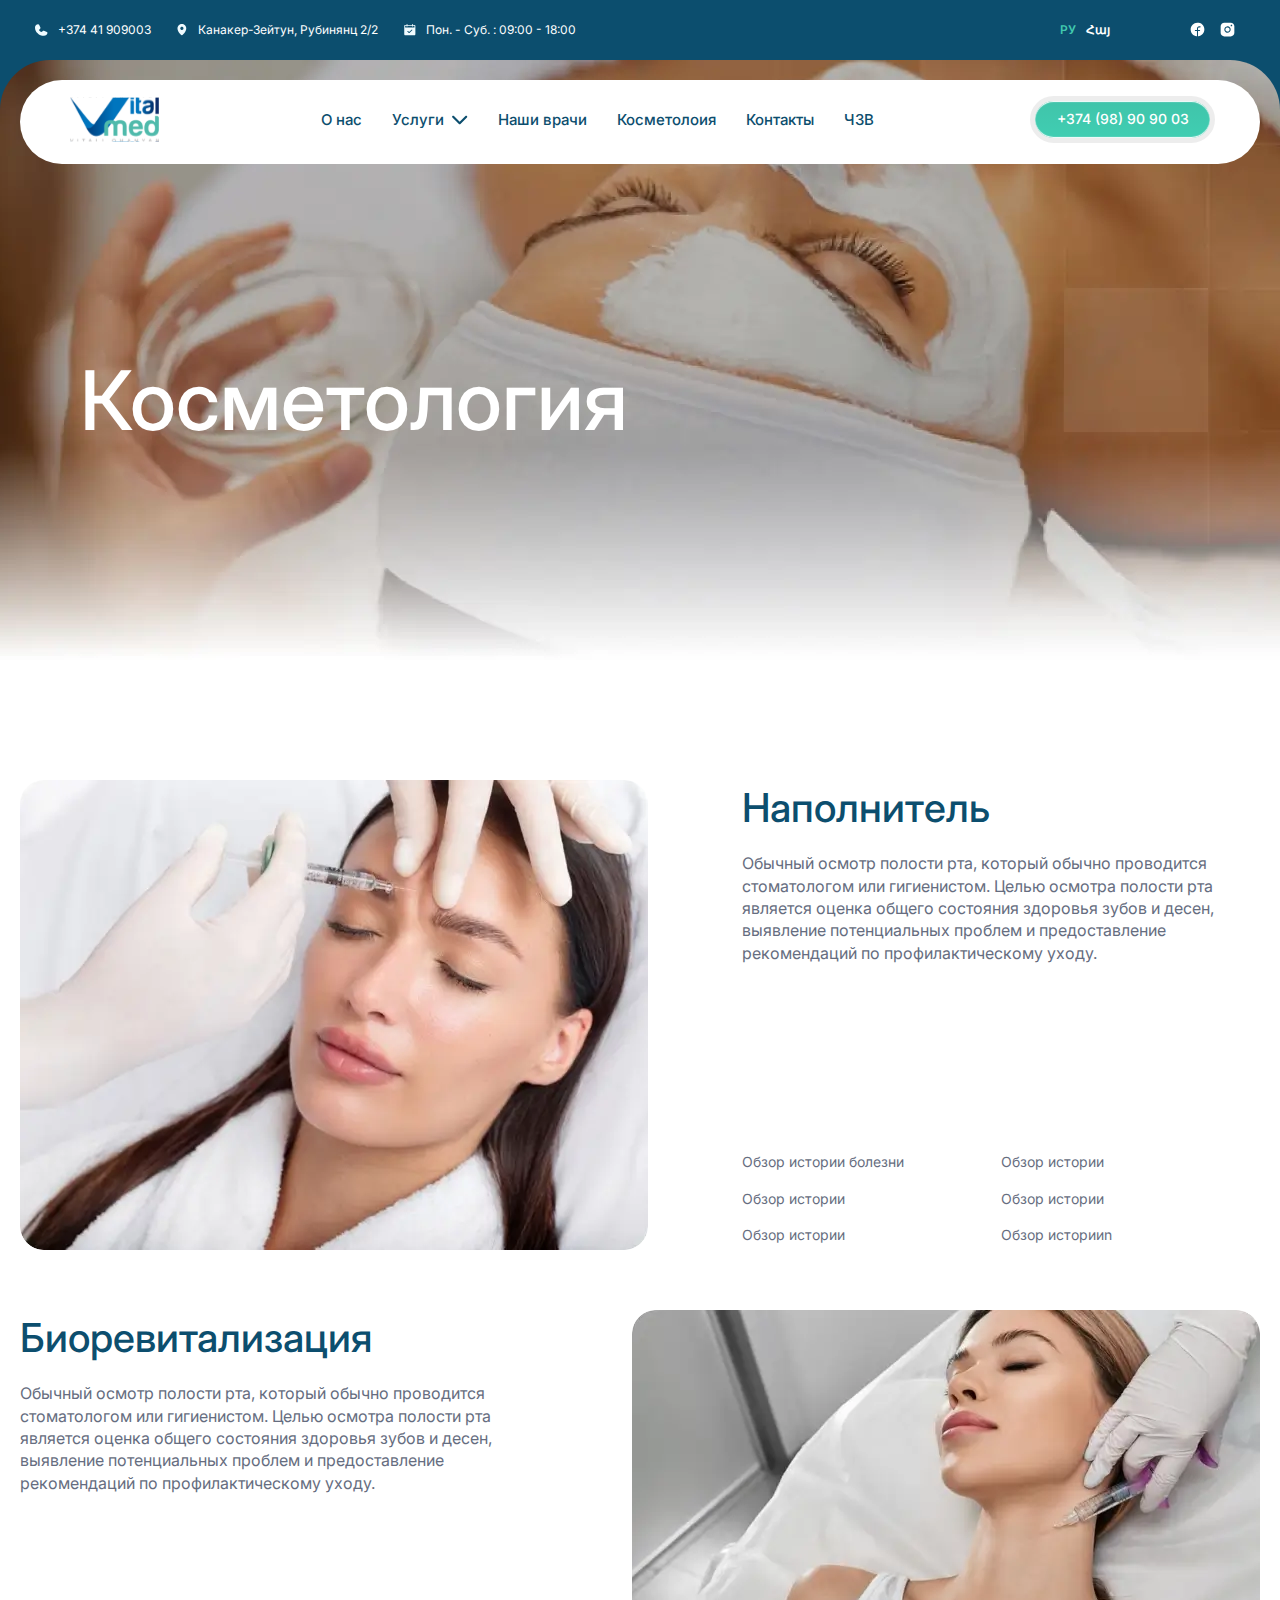
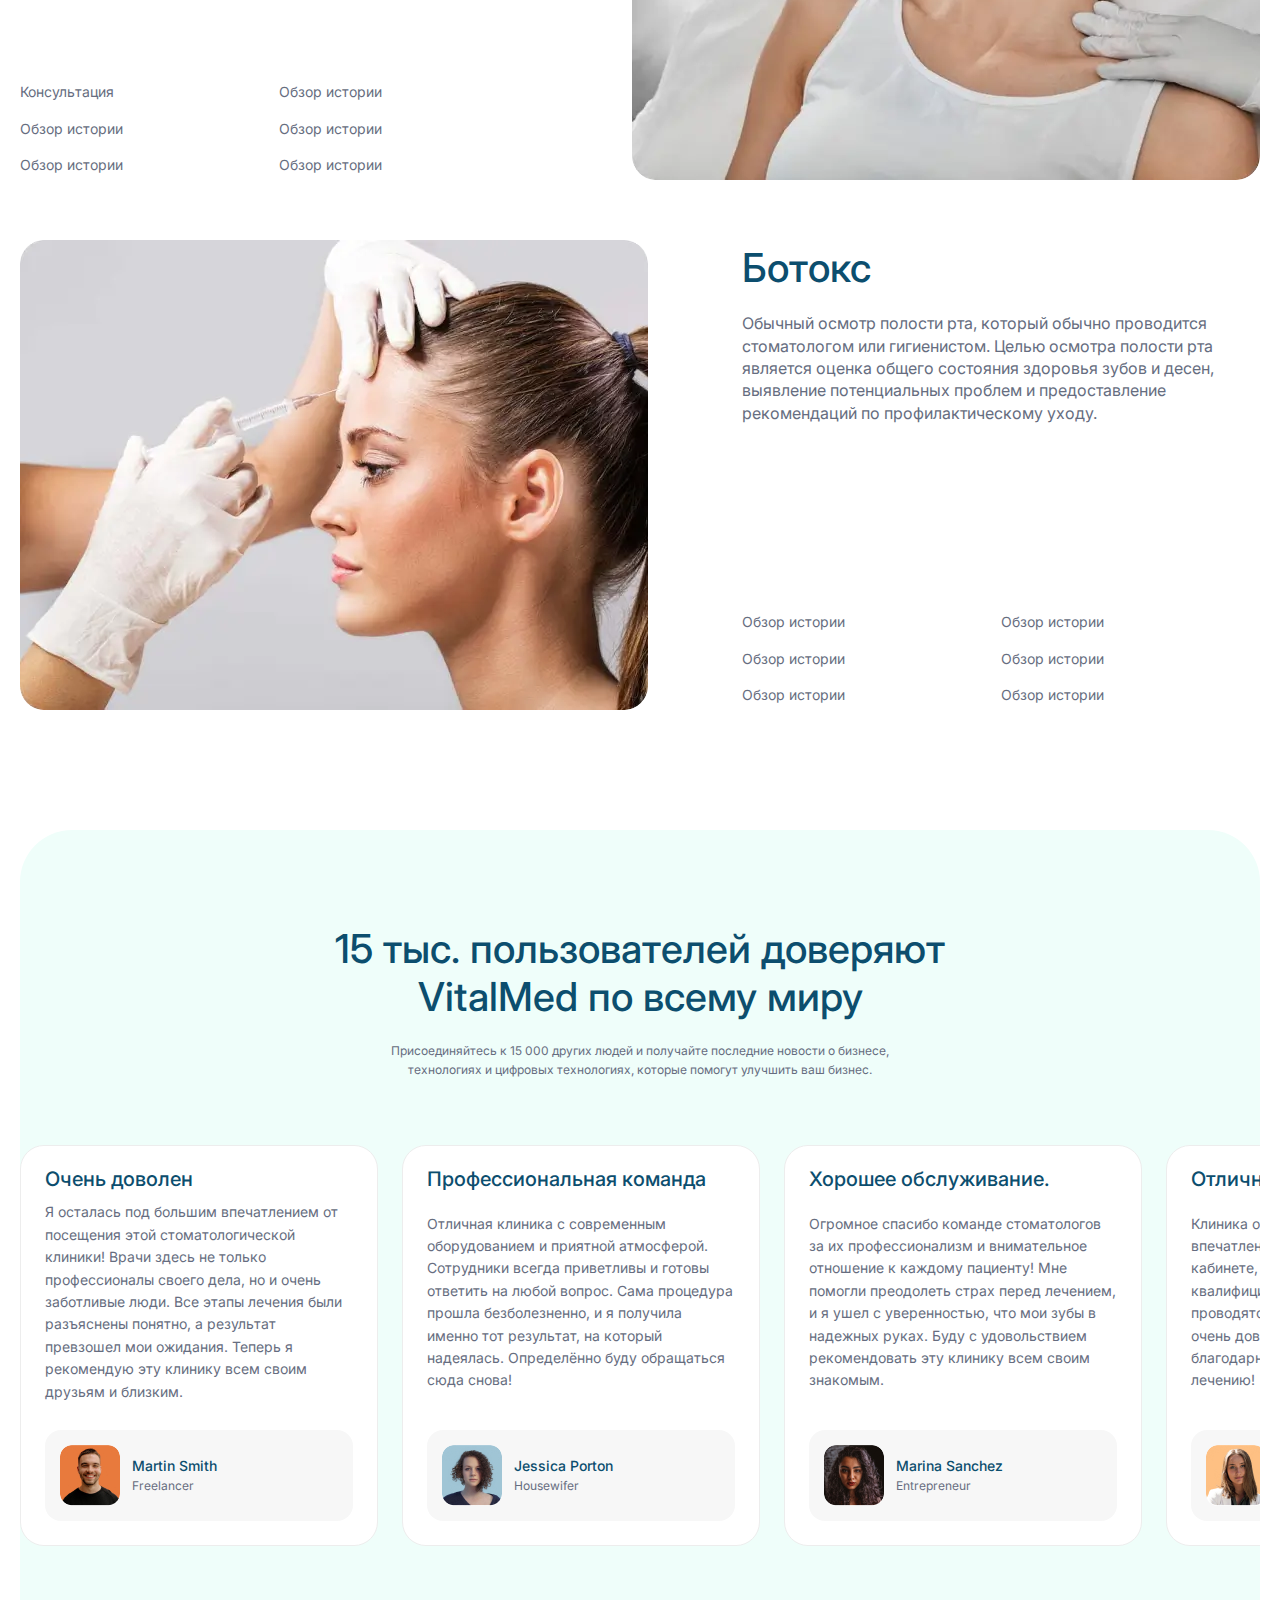
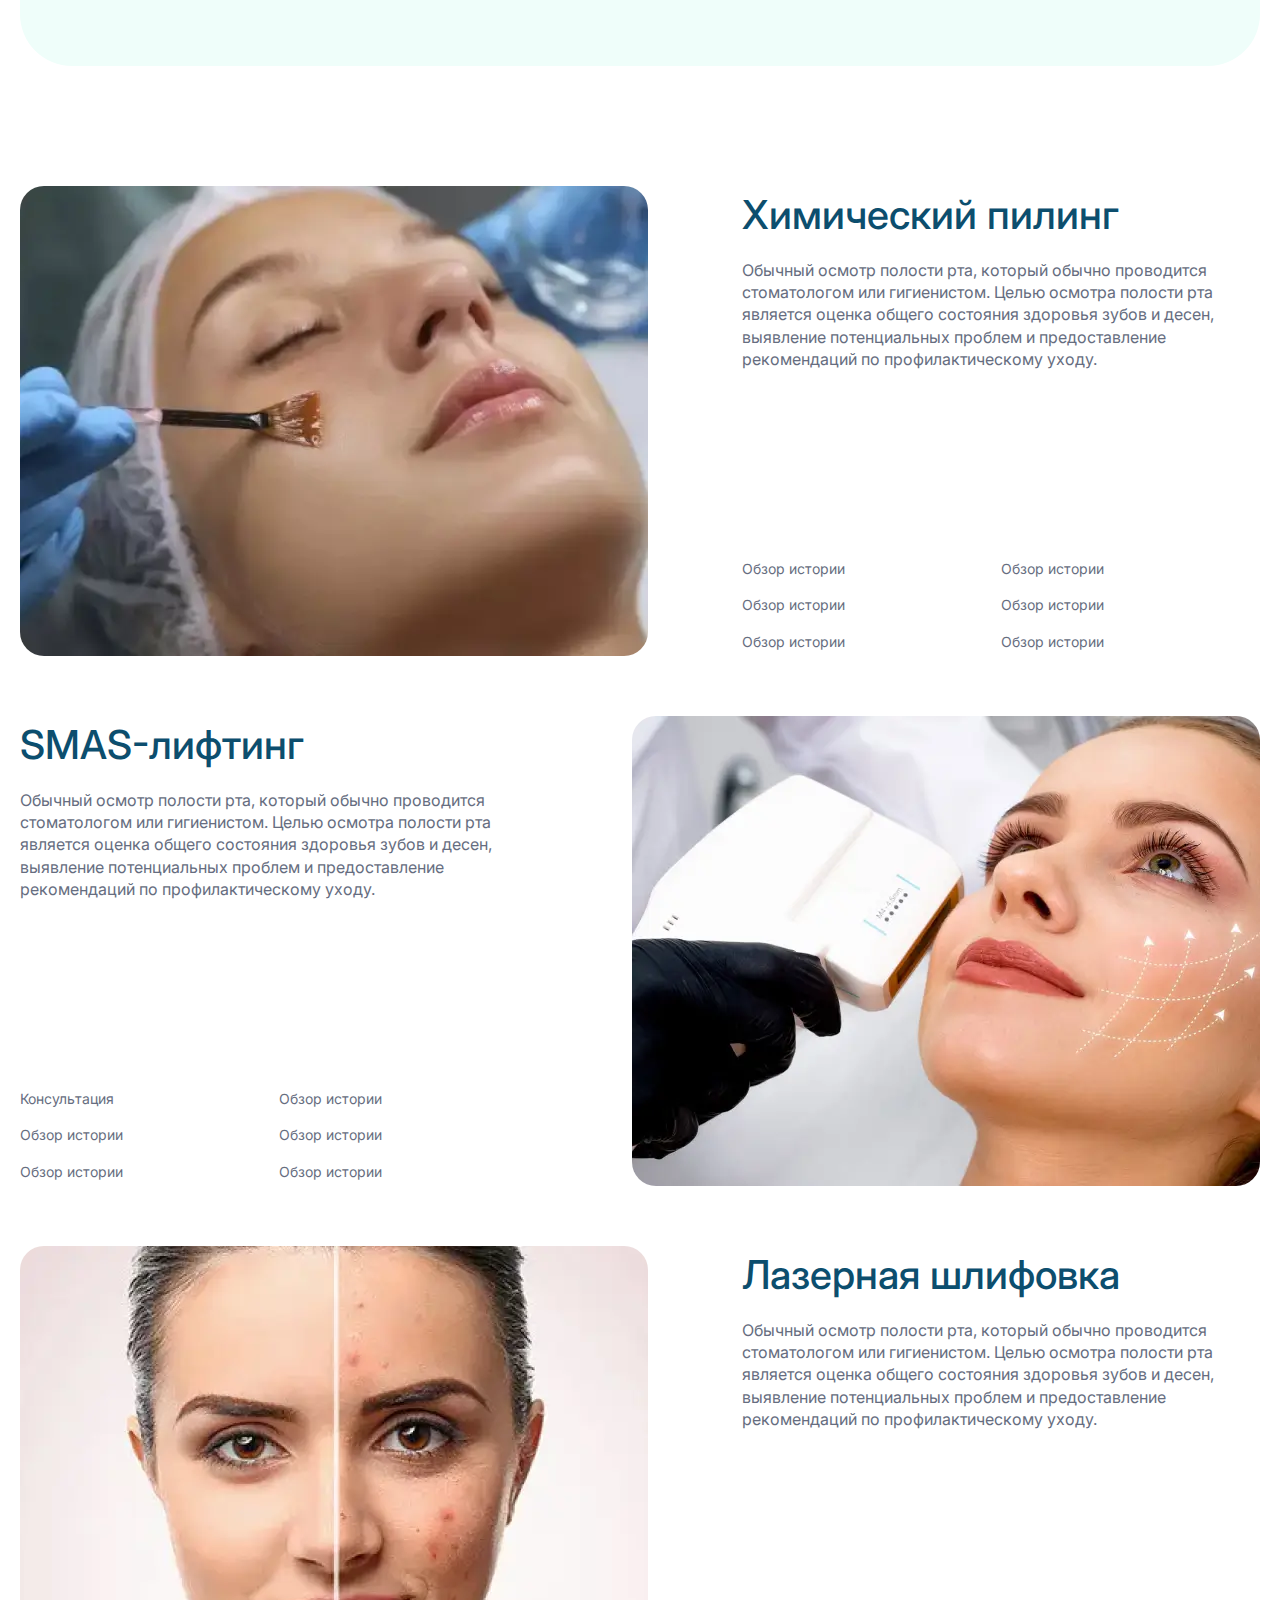
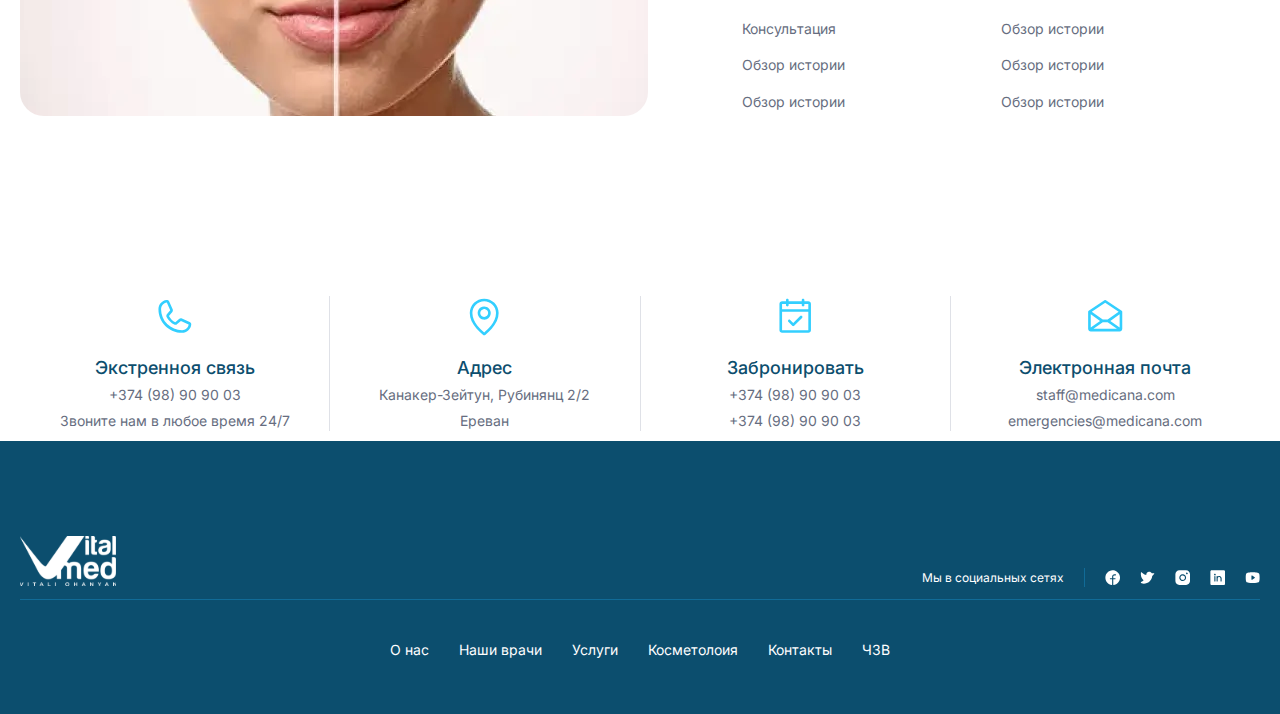
==== commit 5b3ae159: "error git" ====
--- a/casmetology.html
+++ b/casmetology.html
@@ -1,5 +1,5 @@
 <!DOCTYPE html>
-<html lang="en">
+<html lang="ru">
 
 <head>
     <meta charset="UTF-8">
@@ -77,7 +77,7 @@
     <section class="promoC">
         <div class="container">
             <div class="promoS__wrapper">
-                <h1 class="promoS__title">Cosmetology</h1>
+                <h1 class="promoS__title">Косметология</h1>
             </div>
         </div>
     </section>
@@ -88,35 +88,35 @@
                 <div class="servicesList__item">
                     <img src="images/filler.webp" alt="filler">
                     <div class="servicesList__text">
-                        <h2 class="servicesList__title">Filler</h2>
-                        <p class="servicesList__content">A routine dental examination that is typically performed by a
-                            dentist or dental hygienist. The purpose of a teeth checkup is to evaluate the overall
-                            health of your teeth and gums, identify any potential issues, and provide recommendations
-                            for preventive care.</p>
-                        <div class="servicesList__menu">
-                            <div class="servicesList__menu_item">
-                                <div class="servicesList__menu_dot"></div>
-                                <a href="#" class="servicesList__menu_link">Medical History Review</a>
-                            </div>
-                            <div class="servicesList__menu_item">
-                                <div class="servicesList__menu_dot"></div>
-                                <a href="#" class="servicesList__menu_link">Dental Cleaning</a>
-                            </div>
-                            <div class="servicesList__menu_item">
-                                <div class="servicesList__menu_dot"></div>
-                                <a href="#" class="servicesList__menu_link">Examination of Teeth and Gums</a>
-                            </div>
-                            <div class="servicesList__menu_item">
-                                <div class="servicesList__menu_dot"></div>
-                                <a href="#" class="servicesList__menu_link">Bite and Jaw Alignment</a>
-                            </div>
-                            <div class="servicesList__menu_item">
-                                <div class="servicesList__menu_dot"></div>
-                                <a href="#" class="servicesList__menu_link">Dental Restorations</a>
-                            </div>
-                            <div class="servicesList__menu_item">
-                                <div class="servicesList__menu_dot"></div>
-                                <a href="#" class="servicesList__menu_link">Orthodontic Evaluation</a>
+                        <h2 class="servicesList__title">Наполнитель</h2>
+                        <p class="servicesList__content">Обычный осмотр полости рта, который обычно проводится
+                            стоматологом или гигиенистом. Целью осмотра полости рта является оценка общего состояния
+                            здоровья зубов и десен, выявление потенциальных проблем и предоставление рекомендаций по
+                            профилактическому уходу.</p>
+                        <div class="servicesList__menu">
+                            <div class="servicesList__menu_item">
+                                <div class="servicesList__menu_dot"></div>
+                                <a href="#" class="servicesList__menu_link">Обзор истории болезни</a>
+                            </div>
+                            <div class="servicesList__menu_item">
+                                <div class="servicesList__menu_dot"></div>
+                                <a href="#" class="servicesList__menu_link">Обзор истории</a>
+                            </div>
+                            <div class="servicesList__menu_item">
+                                <div class="servicesList__menu_dot"></div>
+                                <a href="#" class="servicesList__menu_link">Обзор истории</a>
+                            </div>
+                            <div class="servicesList__menu_item">
+                                <div class="servicesList__menu_dot"></div>
+                                <a href="#" class="servicesList__menu_link">Обзор истории</a>
+                            </div>
+                            <div class="servicesList__menu_item">
+                                <div class="servicesList__menu_dot"></div>
+                                <a href="#" class="servicesList__menu_link">Обзор истории</a>
+                            </div>
+                            <div class="servicesList__menu_item">
+                                <div class="servicesList__menu_dot"></div>
+                                <a href="#" class="servicesList__menu_link">Обзор историиn</a>
                             </div>
                         </div>
                     </div>
@@ -124,34 +124,35 @@
                 <div class="servicesList__item reverse">
                     <img src="images/biorevitalization.webp" alt="biorevitalization">
                     <div class="servicesList__text">
-                        <h2 class="servicesList__title">Biorevitalization</h2>
-                        <p class="servicesList__content">Dental procedure that aims to lighten the color of teeth and
-                            remove stains and discolorations. The procedure can be performed by a dentist or using
-                            over-the-counter whitening products.</p>
-                        <div class="servicesList__menu">
-                            <div class="servicesList__menu_item">
-                                <div class="servicesList__menu_dot"></div>
-                                <a href="#" class="servicesList__menu_link">Consultation</a>
-                            </div>
-                            <div class="servicesList__menu_item">
-                                <div class="servicesList__menu_dot"></div>
-                                <a href="#" class="servicesList__menu_link">Dental Cleaning</a>
-                            </div>
-                            <div class="servicesList__menu_item">
-                                <div class="servicesList__menu_dot"></div>
-                                <a href="#" class="servicesList__menu_link">Medical History Review</a>
-                            </div>
-                            <div class="servicesList__menu_item">
-                                <div class="servicesList__menu_dot"></div>
-                                <a href="#" class="servicesList__menu_link">Options Discussion</a>
-                            </div>
-                            <div class="servicesList__menu_item">
-                                <div class="servicesList__menu_dot"></div>
-                                <a href="#" class="servicesList__menu_link">Pre-Treatment Examination</a>
-                            </div>
-                            <div class="servicesList__menu_item">
-                                <div class="servicesList__menu_dot"></div>
-                                <a href="#" class="servicesList__menu_link">Sensitivity Evaluation</a>
+                        <h2 class="servicesList__title">Биоревитализация</h2>
+                        <p class="servicesList__content">Обычный осмотр полости рта, который обычно проводится
+                            стоматологом или гигиенистом. Целью осмотра полости рта является оценка общего состояния
+                            здоровья зубов и десен, выявление потенциальных проблем и предоставление рекомендаций по
+                            профилактическому уходу.</p>
+                        <div class="servicesList__menu">
+                            <div class="servicesList__menu_item">
+                                <div class="servicesList__menu_dot"></div>
+                                <a href="#" class="servicesList__menu_link">Консультация</a>
+                            </div>
+                            <div class="servicesList__menu_item">
+                                <div class="servicesList__menu_dot"></div>
+                                <a href="#" class="servicesList__menu_link">Обзор истории</a>
+                            </div>
+                            <div class="servicesList__menu_item">
+                                <div class="servicesList__menu_dot"></div>
+                                <a href="#" class="servicesList__menu_link">Обзор истории</a>
+                            </div>
+                            <div class="servicesList__menu_item">
+                                <div class="servicesList__menu_dot"></div>
+                                <a href="#" class="servicesList__menu_link">Обзор истории</a>
+                            </div>
+                            <div class="servicesList__menu_item">
+                                <div class="servicesList__menu_dot"></div>
+                                <a href="#" class="servicesList__menu_link">Обзор истории</a>
+                            </div>
+                            <div class="servicesList__menu_item">
+                                <div class="servicesList__menu_dot"></div>
+                                <a href="#" class="servicesList__menu_link">Обзор истории</a>
                             </div>
                         </div>
                     </div>
@@ -159,35 +160,35 @@
                 <div class="servicesList__item">
                     <img src="images/botox.webp" alt="botox">
                     <div class="servicesList__text">
-                        <h2 class="servicesList__title">Botox</h2>
-                        <p class="servicesList__content">Orthodontic treatment that is used to straighten teeth and
-                            correct bite issues. Braces typically consist of metal or ceramic brackets that are attached
-                            to the teeth, as well as wires and rubber bands
-                            that apply gentle pressure to gradually move the teeth into their proper positions.</p>
-                        <div class="servicesList__menu">
-                            <div class="servicesList__menu_item">
-                                <div class="servicesList__menu_dot"></div>
-                                <a href="#" class="servicesList__menu_link">Consultation</a>
-                            </div>
-                            <div class="servicesList__menu_item">
-                                <div class="servicesList__menu_dot"></div>
-                                <a href="#" class="servicesList__menu_link">Dental Cleaning</a>
-                            </div>
-                            <div class="servicesList__menu_item">
-                                <div class="servicesList__menu_dot"></div>
-                                <a href="#" class="servicesList__menu_link">Medical History Review</a>
-                            </div>
-                            <div class="servicesList__menu_item">
-                                <div class="servicesList__menu_dot"></div>
-                                <a href="#" class="servicesList__menu_link">Options Discussion</a>
-                            </div>
-                            <div class="servicesList__menu_item">
-                                <div class="servicesList__menu_dot"></div>
-                                <a href="#" class="servicesList__menu_link">Pre-Treatment Examination</a>
-                            </div>
-                            <div class="servicesList__menu_item">
-                                <div class="servicesList__menu_dot"></div>
-                                <a href="#" class="servicesList__menu_link">Sensitivity Evaluation</a>
+                        <h2 class="servicesList__title">Ботокс</h2>
+                        <p class="servicesList__content">Обычный осмотр полости рта, который обычно проводится
+                            стоматологом или гигиенистом. Целью осмотра полости рта является оценка общего состояния
+                            здоровья зубов и десен, выявление потенциальных проблем и предоставление рекомендаций по
+                            профилактическому уходу.</p>
+                        <div class="servicesList__menu">
+                            <div class="servicesList__menu_item">
+                                <div class="servicesList__menu_dot"></div>
+                                <a href="#" class="servicesList__menu_link">Обзор истории</a>
+                            </div>
+                            <div class="servicesList__menu_item">
+                                <div class="servicesList__menu_dot"></div>
+                                <a href="#" class="servicesList__menu_link">Обзор истории</a>
+                            </div>
+                            <div class="servicesList__menu_item">
+                                <div class="servicesList__menu_dot"></div>
+                                <a href="#" class="servicesList__menu_link">Обзор истории</a>
+                            </div>
+                            <div class="servicesList__menu_item">
+                                <div class="servicesList__menu_dot"></div>
+                                <a href="#" class="servicesList__menu_link">Обзор истории</a>
+                            </div>
+                            <div class="servicesList__menu_item">
+                                <div class="servicesList__menu_dot"></div>
+                                <a href="#" class="servicesList__menu_link">Обзор истории</a>
+                            </div>
+                            <div class="servicesList__menu_item">
+                                <div class="servicesList__menu_dot"></div>
+                                <a href="#" class="servicesList__menu_link">Обзор истории</a>
                             </div>
                         </div>
                     </div>
@@ -199,16 +200,18 @@
     <section class="feedbackS">
         <div class="container">
             <div class="feedbackS__wrapper container-min">
-                <h2 class="feedbackS__title">15k users trust VitalMed worldwide</h2>
-                <p class="feedbackS__descr min-text">Join 15,000 other people and get the latest updates on business,
-                    technology,
-                    and digital to help improve your business.</p>
+                <h2 class="feedbackS__title">15 тыс. пользователей доверяют VitalMed по всему миру</h2>
+                <p class="feedbackS__descr min-text">Присоединяйтесь к 15 000 других людей и получайте последние
+                    новости о бизнесе, технологиях и цифровых технологиях, которые помогут улучшить ваш бизнес.</p>
                 <div class="feedbackS__slider">
                     <div class="feedbackS__slider_card">
-                        <h4 class="feedbackS__slider_title">Very satisfied</h4>
-                        <p class="feedbackS__slider_descr">The creative agency's attention to detail and their ability
-                            to bring our vision to life were truly impressive. We are so happy with the final result,
-                            and we have already received many compliments on the work.</p>
+                        <div class="feedbackS__slider_text">
+                            <h4 class="feedbackS__slider_title">Очень доволен</h4>
+                            <p class="feedbackS__slider_descr">Я осталась под большим впечатлением от посещения этой
+                                стоматологической клиники! Врачи здесь не только профессионалы своего дела, но и очень
+                                заботливые люди. Все этапы лечения были разъяснены понятно, а результат превзошел мои
+                                ожидания. Теперь я рекомендую эту клинику всем своим друзьям и близким.</p>
+                        </div>
                         <div class="feedbackS__slider_person">
                             <img src="images/services_feedback_1.jpg" alt="portret"
                                 class="feedbackS__slider_person-img">
@@ -219,10 +222,11 @@
                         </div>
                     </div>
                     <div class="feedbackS__slider_card">
-                        <h4 class="feedbackS__slider_title">Professional team</h4>
-                        <p class="feedbackS__slider_descr">The team was professional, responsive, and incredibly
-                            talented. They were able to quickly understand our needs and develop a custom design that
-                            was both user-friendly and visually appealing.</p>
+                        <h4 class="feedbackS__slider_title">Профессиональная команда</h4>
+                        <p class="feedbackS__slider_descr">Отличная клиника с современным оборудованием и приятной
+                            атмосферой. Сотрудники всегда приветливы и готовы ответить на любой вопрос. Сама процедура
+                            прошла безболезненно, и я получила именно тот результат, на который надеялась. Определённо
+                            буду обращаться сюда снова!</p>
                         <div class="feedbackS__slider_person">
                             <img src="images/services_feedback_2.jpg" alt="portret"
                                 class="feedbackS__slider_person-img">
@@ -233,10 +237,11 @@
                         </div>
                     </div>
                     <div class="feedbackS__slider_card">
-                        <h4 class="feedbackS__slider_title">Good service</h4>
-                        <p class="feedbackS__slider_descr">As a business owner, I have had the pleasure of working with
-                            the creative agency for the past year. Their team has exceeded my expectations in every way,
-                            and I am truly impressed with the quality of their work.</p>
+                        <h4 class="feedbackS__slider_title">Хорошее обслуживание.</h4>
+                        <p class="feedbackS__slider_descr">Огромное спасибо команде стоматологов за их профессионализм и
+                            внимательное отношение к каждому пациенту! Мне помогли преодолеть страх перед лечением, и я
+                            ушел с уверенностью, что мои зубы в надежных руках. Буду с удовольствием рекомендовать эту
+                            клинику всем своим знакомым.</p>
                         <div class="feedbackS__slider_person">
                             <img src="images/services_feedback_3.jpg" alt="portret"
                                 class="feedbackS__slider_person-img">
@@ -247,11 +252,11 @@
                         </div>
                     </div>
                     <div class="feedbackS__slider_card">
-                        <h4 class="feedbackS__slider_title">Awesome support</h4>
-                        <p class="feedbackS__slider_descr">I have been extremely happy with the results of working with
-                            the creative agency, and I
-                            would highly recommend them to anyone who is looking for high-quality design and development
-                            services.</p>
+                        <h4 class="feedbackS__slider_title">Отличная поддержка</h4>
+                        <p class="feedbackS__slider_descr">Клиника оставила только положительные впечатления! Чистота и
+                            комфорт в каждом кабинете, приветливый персонал и квалифицированные врачи. Все процедуры
+                            проводятся на высшем уровне и без боли. Я очень довольна своим выбором и благодарна за
+                            качественный подход к лечению!</p>
                         <div class="feedbackS__slider_person">
                             <img src="images/services_feedback_4.jpg" alt="portret"
                                 class="feedbackS__slider_person-img">
@@ -272,35 +277,35 @@
                 <div class="servicesList__item">
                     <img src="images/peel.webp" alt="chemical Peel">
                     <div class="servicesList__text">
-                        <h2 class="servicesList__title">Chemical Peel</h2>
-                        <p class="servicesList__content">Dental restoration used to replace missing or damaged teeth. An
-                            implant is typically made of a titanium post that is surgically inserted into the jawbone to
-                            serve as a replacement for the tooth root, and a crown or bridge that is attached to the
-                            post to provide a functional and natural-looking replacement for the missing tooth.</p>
-                        <div class="servicesList__menu">
-                            <div class="servicesList__menu_item">
-                                <div class="servicesList__menu_dot"></div>
-                                <a href="#" class="servicesList__menu_link">Medical History Review</a>
-                            </div>
-                            <div class="servicesList__menu_item">
-                                <div class="servicesList__menu_dot"></div>
-                                <a href="#" class="servicesList__menu_link">Dental Cleaning</a>
-                            </div>
-                            <div class="servicesList__menu_item">
-                                <div class="servicesList__menu_dot"></div>
-                                <a href="#" class="servicesList__menu_link">Examination of Teeth and Gums</a>
-                            </div>
-                            <div class="servicesList__menu_item">
-                                <div class="servicesList__menu_dot"></div>
-                                <a href="#" class="servicesList__menu_link">Bite and Jaw Alignment</a>
-                            </div>
-                            <div class="servicesList__menu_item">
-                                <div class="servicesList__menu_dot"></div>
-                                <a href="#" class="servicesList__menu_link">Dental Restorations</a>
-                            </div>
-                            <div class="servicesList__menu_item">
-                                <div class="servicesList__menu_dot"></div>
-                                <a href="#" class="servicesList__menu_link">Orthodontic Evaluation</a>
+                        <h2 class="servicesList__title">Химический пилинг</h2>
+                        <p class="servicesList__content">Обычный осмотр полости рта, который обычно проводится
+                            стоматологом или гигиенистом. Целью осмотра полости рта является оценка общего состояния
+                            здоровья зубов и десен, выявление потенциальных проблем и предоставление рекомендаций по
+                            профилактическому уходу.</p>
+                        <div class="servicesList__menu">
+                            <div class="servicesList__menu_item">
+                                <div class="servicesList__menu_dot"></div>
+                                <a href="#" class="servicesList__menu_link">Обзор истории</a>
+                            </div>
+                            <div class="servicesList__menu_item">
+                                <div class="servicesList__menu_dot"></div>
+                                <a href="#" class="servicesList__menu_link">Обзор истории</a>
+                            </div>
+                            <div class="servicesList__menu_item">
+                                <div class="servicesList__menu_dot"></div>
+                                <a href="#" class="servicesList__menu_link">Обзор истории</a>
+                            </div>
+                            <div class="servicesList__menu_item">
+                                <div class="servicesList__menu_dot"></div>
+                                <a href="#" class="servicesList__menu_link">Обзор истории</a>
+                            </div>
+                            <div class="servicesList__menu_item">
+                                <div class="servicesList__menu_dot"></div>
+                                <a href="#" class="servicesList__menu_link">Обзор истории</a>
+                            </div>
+                            <div class="servicesList__menu_item">
+                                <div class="servicesList__menu_dot"></div>
+                                <a href="#" class="servicesList__menu_link">Обзор истории</a>
                             </div>
                         </div>
                     </div>
@@ -308,34 +313,35 @@
                 <div class="servicesList__item reverse">
                     <img src="images/smas.webp" alt="SMAS Lifting">
                     <div class="servicesList__text">
-                        <h2 class="servicesList__title">SMAS Lifting</h2>
-                        <p class="servicesList__content">Dental procedure that is used to repair a tooth that has been
-                            damaged by decay, cavities, or other types of damage. The filling material is used to fill
-                            in the cavity or hole in the tooth, restoring the tooth's shape, function, and strength.</p>
-                        <div class="servicesList__menu">
-                            <div class="servicesList__menu_item">
-                                <div class="servicesList__menu_dot"></div>
-                                <a href="#" class="servicesList__menu_link">Consultation</a>
-                            </div>
-                            <div class="servicesList__menu_item">
-                                <div class="servicesList__menu_dot"></div>
-                                <a href="#" class="servicesList__menu_link">Dental Cleaning</a>
-                            </div>
-                            <div class="servicesList__menu_item">
-                                <div class="servicesList__menu_dot"></div>
-                                <a href="#" class="servicesList__menu_link">Medical History Review</a>
-                            </div>
-                            <div class="servicesList__menu_item">
-                                <div class="servicesList__menu_dot"></div>
-                                <a href="#" class="servicesList__menu_link">Options Discussion</a>
-                            </div>
-                            <div class="servicesList__menu_item">
-                                <div class="servicesList__menu_dot"></div>
-                                <a href="#" class="servicesList__menu_link">Pre-Treatment Examination</a>
-                            </div>
-                            <div class="servicesList__menu_item">
-                                <div class="servicesList__menu_dot"></div>
-                                <a href="#" class="servicesList__menu_link">Sensitivity Evaluation</a>
+                        <h2 class="servicesList__title">SMAS-лифтинг</h2>
+                        <p class="servicesList__content">Обычный осмотр полости рта, который обычно проводится
+                            стоматологом или гигиенистом. Целью осмотра полости рта является оценка общего состояния
+                            здоровья зубов и десен, выявление потенциальных проблем и предоставление рекомендаций по
+                            профилактическому уходу.</p>
+                        <div class="servicesList__menu">
+                            <div class="servicesList__menu_item">
+                                <div class="servicesList__menu_dot"></div>
+                                <a href="#" class="servicesList__menu_link">Консультация</a>
+                            </div>
+                            <div class="servicesList__menu_item">
+                                <div class="servicesList__menu_dot"></div>
+                                <a href="#" class="servicesList__menu_link">Обзор истории</a>
+                            </div>
+                            <div class="servicesList__menu_item">
+                                <div class="servicesList__menu_dot"></div>
+                                <a href="#" class="servicesList__menu_link">Обзор истории</a>
+                            </div>
+                            <div class="servicesList__menu_item">
+                                <div class="servicesList__menu_dot"></div>
+                                <a href="#" class="servicesList__menu_link">Обзор истории</a>
+                            </div>
+                            <div class="servicesList__menu_item">
+                                <div class="servicesList__menu_dot"></div>
+                                <a href="#" class="servicesList__menu_link">Обзор истории</a>
+                            </div>
+                            <div class="servicesList__menu_item">
+                                <div class="servicesList__menu_dot"></div>
+                                <a href="#" class="servicesList__menu_link">Обзор истории</a>
                             </div>
                         </div>
                     </div>
@@ -343,35 +349,35 @@
                 <div class="servicesList__item">
                     <img src="images/laser.webp" alt="Laser Resurfacing">
                     <div class="servicesList__text">
-                        <h2 class="servicesList__title">Laser Resurfacing</h2>
-                        <p class="servicesList__content">Dental procedures that are designed to improve the appearance
-                            of a person's teeth, gums, and overall smile. Cosmetic dentistry procedures are typically
-                            elective, meaning they are not necessary for the health or function of the teeth, but rather
-                            are performed to enhance the aesthetic appearance of the teeth and smile.</p>
-                        <div class="servicesList__menu">
-                            <div class="servicesList__menu_item">
-                                <div class="servicesList__menu_dot"></div>
-                                <a href="#" class="servicesList__menu_link">Consultation</a>
-                            </div>
-                            <div class="servicesList__menu_item">
-                                <div class="servicesList__menu_dot"></div>
-                                <a href="#" class="servicesList__menu_link">Dental Cleaning</a>
-                            </div>
-                            <div class="servicesList__menu_item">
-                                <div class="servicesList__menu_dot"></div>
-                                <a href="#" class="servicesList__menu_link">Medical History Review</a>
-                            </div>
-                            <div class="servicesList__menu_item">
-                                <div class="servicesList__menu_dot"></div>
-                                <a href="#" class="servicesList__menu_link">Options Discussion</a>
-                            </div>
-                            <div class="servicesList__menu_item">
-                                <div class="servicesList__menu_dot"></div>
-                                <a href="#" class="servicesList__menu_link">Pre-Treatment Examination</a>
-                            </div>
-                            <div class="servicesList__menu_item">
-                                <div class="servicesList__menu_dot"></div>
-                                <a href="#" class="servicesList__menu_link">Sensitivity Evaluation</a>
+                        <h2 class="servicesList__title">Лазерная шлифовка</h2>
+                        <p class="servicesList__content">Обычный осмотр полости рта, который обычно проводится
+                            стоматологом или гигиенистом. Целью осмотра полости рта является оценка общего состояния
+                            здоровья зубов и десен, выявление потенциальных проблем и предоставление рекомендаций по
+                            профилактическому уходу.</p>
+                        <div class="servicesList__menu">
+                            <div class="servicesList__menu_item">
+                                <div class="servicesList__menu_dot"></div>
+                                <a href="#" class="servicesList__menu_link">Консультация</a>
+                            </div>
+                            <div class="servicesList__menu_item">
+                                <div class="servicesList__menu_dot"></div>
+                                <a href="#" class="servicesList__menu_link">Обзор истории</a>
+                            </div>
+                            <div class="servicesList__menu_item">
+                                <div class="servicesList__menu_dot"></div>
+                                <a href="#" class="servicesList__menu_link">Обзор истории</a>
+                            </div>
+                            <div class="servicesList__menu_item">
+                                <div class="servicesList__menu_dot"></div>
+                                <a href="#" class="servicesList__menu_link">Обзор истории</a>
+                            </div>
+                            <div class="servicesList__menu_item">
+                                <div class="servicesList__menu_dot"></div>
+                                <a href="#" class="servicesList__menu_link">Обзор истории</a>
+                            </div>
+                            <div class="servicesList__menu_item">
+                                <div class="servicesList__menu_dot"></div>
+                                <a href="#" class="servicesList__menu_link">Обзор истории</a>
                             </div>
                         </div>
                     </div>
@@ -382,34 +388,31 @@
 
     <section class="contacts">
         <div class="container">
-            <div class="contacts__wrapper">
+            <div class="contacts__wrapper container-middle">
                 <div class="contacts__card">
                     <img src="icons/phone_contacts.svg" alt="phone">
-                    <p class="contacts__card_title">Emergency Phone</p>
-                    <a href="#" class="contacts__card_phone">0887-9928-100</a>
-                    <p class="contacts__card_descr">Call us Anytime 24/7</p>
+                    <p class="contacts__card_title">Экстренноя связь</p>
+                    <a href="#" class="contacts__card_phone">+374 (98) 90 90 03</a>
+                    <p class="contacts__card_descr">Звоните нам в любое время 24/7</p>
                 </div>
                 <span></span>
                 <div class="contacts__card">
                     <img src="icons/address_contacts.svg" alt="map">
-                    <p class="contacts__card_title">Address</p>
-                    <a href="#" class="contacts__card_address">Sretict St. Herdimartani 1108, <br> South San
-                        Francisco,CA
-                        94080,
-                    </a>
-                    <p class="contact__card_descr">United States</p>
+                    <p class="contacts__card_title">Адрес</p>
+                    <a href="#" class="contacts__card_address">Канакер-Зейтун, Рубинянц 2/2</a>
+                    <p class="contact__card_descr">Ереван</p>
                 </div>
                 <span></span>
                 <div class="contacts__card">
                     <img src="icons/date_contacts.svg" alt="booking">
-                    <p class="contacts__card_title">Book by Phone</p>
-                    <a href="#" class="contacts__card_phone">0887-9928-101</a>
-                    <a href="#" class="contacts__card_phone">0887-9928-102</a>
+                    <p class="contacts__card_title">Забронировать</p>
+                    <a href="#" class="contacts__card_phone">+374 (98) 90 90 03</a>
+                    <a href="#" class="contacts__card_phone">+374 (98) 90 90 03</a>
                 </div>
                 <span></span>
                 <div class="contacts__card">
                     <img src="icons/email_contacts.svg" alt="mail">
-                    <p class="contacts__card_title">Email Us</p>
+                    <p class="contacts__card_title">Электронная почта</p>
                     <a href="#" class="contacts__card_email">staff@medicana.com</a>
                     <a href="#" class="contacts__card_email">emergencies@medicana.com</a>
                 </div>
@@ -423,7 +426,7 @@
                 <div class="footer__top">
                     <img src="icons/logo_footer.svg" alt="logo" class="footer__logo">
                     <div class="footer__social">
-                        <p class="footer__social_text min-text">Follow us on social media</p>
+                        <p class="footer__social_text min-text">Мы в социальных сетях</p>
                         <img src="icons/facebook_footer.svg" alt="facebook">
                         <img src="icons/x_footer.svg" alt="x">
                         <img src="icons/instagram_footer.svg" alt="instagram">
@@ -433,13 +436,12 @@
                 </div>
                 <span class="footer__dir"></span>
                 <ul class="footer__links">
-                    <li><a href="#" class="footer__links_item">About Us</a></li>
-                    <li><a href="#" class="footer__links_item">Our Dentist</a></li>
-                    <li><a href="#" class="footer__links_item">Services</a></li>
-                    <li><a href="#" class="footer__links_item">Our Dentists</a></li>
-                    <li><a href="#" class="footer__links_item">Cosmetology</a></li>
-                    <li><a href="#" class="footer__links_item">Contact Us</a></li>
-                    <li><a href="#" class="footer__links_item">FAQ</a></li>
+                    <li><a href="about.html" class="footer__links_item">О нас</a></li>
+                    <li><a href="dentists.html" class="footer__links_item">Наши врачи</a></li>
+                    <li><a href="services.html" class="footer__links_item">Услуги</a></li>
+                    <li><a href="casmetology.html" class="footer__links_item">Косметолоия</a></li>
+                    <li><a href="contacts.html" class="footer__links_item">Контакты</a></li>
+                    <li><a href="faq.html" class="footer__links_item">ЧЗВ</a></li>
                 </ul>
             </div>
         </div>
--- a/css/style.min.css
+++ b/css/style.min.css
@@ -1 +1 @@
-h1{font-size:82px;font-weight:500;line-height:100%;color:#fff}h2{font-size:40px;font-weight:500;line-height:120%;color:#0c4e6e}h3{font-size:24px;font-weight:500;line-height:124%;color:#0c4e6e}h4{font-size:20px;font-weight:500}.p1{font-size:18px;line-height:160%}.main_button{display:-webkit-inline-box;display:-ms-inline-flexbox;display:inline-flex;-webkit-box-align:center;-ms-flex-align:center;align-items:center;-webkit-box-pack:center;-ms-flex-pack:center;justify-content:center;border-radius:36px;padding:10px 20px;background:-webkit-gradient(linear, left top, left bottom, from(#eee), to(#fff));background:linear-gradient(180deg, #eee 0%, #fff 100%);color:#454545;text-shadow:0 1px 0 0 #fff;font-weight:500;outline:5px solid rgba(0,0,0,.07)}.button{display:-webkit-inline-box;display:-ms-inline-flexbox;display:inline-flex;min-width:175px;-webkit-box-align:center;-ms-flex-align:center;align-items:center;-webkit-box-pack:center;-ms-flex-pack:center;justify-content:center;border-radius:24px;padding:10px;-webkit-box-shadow:inset 0 -1px 1px 0 #fff,inset 0 1px 1px 0 #fff;box-shadow:inset 0 -1px 1px 0 #fff,inset 0 1px 1px 0 #fff;background:-webkit-gradient(linear, left top, left bottom, from(#40c4aa), to(#40ceb2));background:linear-gradient(180deg, #40c4aa 0%, #40ceb2 100%);color:#fff;line-height:120%;font-weight:500;outline:5px solid rgba(0,0,0,.07)}.text_button{display:-webkit-box;display:-ms-flexbox;display:flex;-webkit-box-align:baseline;-ms-flex-align:baseline;align-items:baseline;gap:10px;color:#0c4e6e}.min-text{font-size:12px}.thisePage{color:#41c9ae}.dentists__card{background:#fff}.dentists__card .dentists__card_text{padding:20px}.dentists__card .dentists__card_text .expert_name{margin-bottom:5px;font-size:16px;color:#0c4e6e}.textColor{color:#666d80}.cyan{background:#effefa}.padding{padding:80px;border-radius:52px}.paddingFAQ{padding:120px 0 0 0 !important}html{font-family:"Inter",sans-serif;font-size:14px;font-weight:400;line-height:140%;scroll-behavior:smooth;color:#666d80}a{color:#666d80}*{margin:0;padding:0;text-decoration:none;list-style-type:none}*,*::before,*::after{-webkit-box-sizing:border-box;box-sizing:border-box}:where(ul,ol):where([class]){padding-left:0}img{display:block;max-width:100%}input,textarea,select,button{font:inherit}body{position:relative;background-color:#0c4e6e;color:#666d80}.container{max-width:1920px;padding:0 20px;margin:0 auto}.container-min{max-width:1280px;margin:0 auto}.container-middle{max-width:1360px;margin:0 auto}.header{position:absolute;top:80px;left:50%;-webkit-transform:translateX(-50%);transform:translateX(-50%);width:100%}.header .open{height:133px}.header .open .nav_arrow{-webkit-transform:rotate(180deg);transform:rotate(180deg)}.header__wrapper{display:-webkit-box;display:-ms-flexbox;display:flex;-webkit-box-orient:vertical;-webkit-box-direction:normal;-ms-flex-direction:column;flex-direction:column;gap:30px;border-radius:80px;overflow:hidden;background:#fff;padding:17px 50px;height:84px;-webkit-transition:height .7s ease;transition:height .7s ease}.header__wrapper_top{display:-webkit-box;display:-ms-flexbox;display:flex;-webkit-box-align:center;-ms-flex-align:center;align-items:center;-webkit-box-pack:center;-ms-flex-pack:center;justify-content:center}.header__wrapper .nav{width:100%;display:-webkit-box;display:-ms-flexbox;display:flex;-webkit-box-pack:center;-ms-flex-pack:center;justify-content:center;gap:30px}.header__wrapper .nav__item,.header__wrapper .nav__item>a{color:#0c4e6e;line-height:128%;font-size:15px;font-weight:500}.header__wrapper .nav_menu{display:-webkit-box;display:-ms-flexbox;display:flex;gap:8px;-webkit-box-align:center;-ms-flex-align:center;align-items:center;cursor:pointer}.header__wrapper .nav_menu .nav_arrow{-webkit-transition:all .7s ease;transition:all .7s ease}.header__wrapper .menu{display:-webkit-box;display:-ms-flexbox;display:flex;gap:20px;-webkit-box-pack:center;-ms-flex-pack:center;justify-content:center}.header__wrapper .menu a:hover{color:#0c4e6e;border-bottom:1px solid #0c4e6e}.fixed{position:fixed;top:10px;z-index:30}.pageTop{margin-bottom:20px}.pageTop__wrapper{padding:20px 25px 0 15px;display:-webkit-box;display:-ms-flexbox;display:flex;-webkit-box-align:center;-ms-flex-align:center;align-items:center;-webkit-box-pack:justify;-ms-flex-pack:justify;justify-content:space-between}.pageTop__contacts{display:-webkit-box;display:-ms-flexbox;display:flex;gap:25px}.pageTop__contacts_phone{display:-webkit-box;display:-ms-flexbox;display:flex;-webkit-box-align:center;-ms-flex-align:center;align-items:center;gap:10px;color:#fff}.pageTop__contacts_phone img{width:12.5px;height:12.5px}.pageTop__contacts_address{display:-webkit-box;display:-ms-flexbox;display:flex;-webkit-box-align:center;-ms-flex-align:center;align-items:center;gap:10px;color:#fff}.pageTop__contacts_address img{width:12.5px;height:12.5px}.pageTop__contacts_workTime{display:-webkit-box;display:-ms-flexbox;display:flex;-webkit-box-align:center;-ms-flex-align:center;align-items:center;gap:10px;color:#fff}.pageTop__contacts_workTime img{width:12.5px;height:12.5px}.pageTop__rSide{display:-webkit-box;display:-ms-flexbox;display:flex;gap:80px;-webkit-box-align:center;-ms-flex-align:center;align-items:center}.pageTop__rSide_lang{display:-webkit-box;display:-ms-flexbox;display:flex;gap:10px;font-weight:600;color:#fff}.pageTop__rSide_social{display:-webkit-box;display:-ms-flexbox;display:flex;gap:15px}.pageTop__rSide_social img{width:15px;height:15px}.footer{padding:95px 0 55px 0;background:#0c4e6e}.footer__wrapper{display:-webkit-box;display:-ms-flexbox;display:flex;-webkit-box-orient:vertical;-webkit-box-direction:normal;-ms-flex-direction:column;flex-direction:column}.footer__top{display:-webkit-box;display:-ms-flexbox;display:flex;-webkit-box-pack:justify;-ms-flex-pack:justify;justify-content:space-between;-webkit-box-align:end;-ms-flex-align:end;align-items:flex-end;margin-bottom:13px}.footer__social{display:-webkit-box;display:-ms-flexbox;display:flex;gap:20px;height:17px;-webkit-box-align:center;-ms-flex-align:center;align-items:center}.footer__social img{width:15px;height:15px}.footer__social_text{color:#fff;border-right:1px solid #116b97;padding-right:20px}.footer__dir{background:#116b97;height:1px;width:100%;margin-bottom:40px}.footer__links{display:-webkit-box;display:-ms-flexbox;display:flex;-webkit-box-pack:center;-ms-flex-pack:center;justify-content:center;gap:30px}.footer__links_item{color:#fff}.contacts{background:#fff;padding:60px 0 10px 0}.contacts__wrapper{display:grid;grid-template-columns:1fr 1px 1fr 1px 1fr 1px 1fr;justify-items:center}.contacts span{width:1px;height:100%;background:#dfe1e7}.contacts__card{display:-webkit-box;display:-ms-flexbox;display:flex;-webkit-box-orient:vertical;-webkit-box-direction:normal;-ms-flex-direction:column;flex-direction:column;-webkit-box-align:center;-ms-flex-align:center;align-items:center;gap:7px;text-align:center}.contacts__card img{margin-bottom:13px}.contacts__card_title{font-size:18px;font-weight:500;color:#0c4e6e}.promo{min-height:1024px;background:center/cover no-repeat url(../images/main_image.webp);border-radius:50px 50px 0 0;overflow:hidden}.promo__wrapper{padding:312px 60px 0 60px;display:-webkit-box;display:-ms-flexbox;display:flex;-webkit-box-align:center;-ms-flex-align:center;align-items:center;-webkit-box-pack:justify;-ms-flex-pack:justify;justify-content:space-between}.promo__content{max-width:510px;display:-webkit-box;display:-ms-flexbox;display:flex;-webkit-box-orient:vertical;-webkit-box-direction:normal;-ms-flex-direction:column;flex-direction:column;-webkit-box-align:start;-ms-flex-align:start;align-items:flex-start}.promo__title{margin-bottom:18px}.promo__subtitle{margin-bottom:18px;color:#fff}.promo__card{display:-webkit-box;display:-ms-flexbox;display:flex;-webkit-box-orient:vertical;-webkit-box-direction:normal;-ms-flex-direction:column;flex-direction:column;max-width:160px;border-radius:10px;overflow:hidden;background:#fff}.promo__card img{margin-bottom:10px}.promo__card_text{padding:15px}.promo__card_name{color:#0c4e6e;font-weight:500;font-size:15px;line-height:160%;margin-bottom:4px}.promo__card_descr{color:#999;line-height:130%}.advantages{background:#fff}.advantages__wrapper{display:-webkit-box;display:-ms-flexbox;display:flex;-webkit-box-pack:justify;-ms-flex-pack:justify;justify-content:space-between;padding:120px 0}.advantages__text{display:-webkit-box;display:-ms-flexbox;display:flex;-webkit-box-orient:vertical;-webkit-box-direction:normal;-ms-flex-direction:column;flex-direction:column;max-width:380px;gap:20px}.advantages__text_title{color:#0c4e6e}.advantages__content{position:relative;display:grid;max-width:740px;grid-template-columns:1fr 1fr;grid-template-row:1fr 1fr;border-radius:30px;overflow:hidden}.advantages__content_card{padding:35px;border-radius:35px;background:#fff;z-index:5}.advantages__content_card-blue{padding:35px;border-radius:35px;background:#0c4e6e;z-index:5;color:#fff}.advantages__content img{margin-bottom:30px}.advantages__content h4{margin-bottom:20px}.advantages__content p{font-size:16px}.advantages__content .blueBG-effect{position:absolute;width:70px;height:70px;background:#0c4e6e;top:50%;left:50%;-webkit-transform:translate(-50%, -50%);transform:translate(-50%, -50%);z-index:3}.services{background:#fff}.services__wrapper{padding:75px 40px 40px;text-align:center;background:#f0fbff;border-radius:52px;overflow:hidden}.services__title{margin-bottom:20px}.services__descr{max-width:550px;margin:0 auto;line-height:130%;margin-bottom:65px}.services__content{display:grid;grid-template-rows:1fr 1fr;grid-template-columns:1fr 1fr 1fr;gap:24px}.services__card{background:#fff;border-radius:24px;overflow:hidden;text-align:left;padding:40px}.services__card_icon{margin-bottom:157px}.services__card_title{margin-bottom:20px}.treatment{background:#fff}.treatment__wrapper{display:-webkit-box;display:-ms-flexbox;display:flex;-webkit-box-pack:justify;-ms-flex-pack:justify;justify-content:space-between;-webkit-box-align:start;-ms-flex-align:start;align-items:flex-start;padding:120px 0}.treatment img{max-width:740px;-o-object-fit:contain;object-fit:contain}.treatment__content{max-width:497px}.treatment__title{margin-bottom:20px}.treatment__descr{margin-bottom:50px;line-height:130%}.treatment__slideList{display:-webkit-box;display:-ms-flexbox;display:flex;-webkit-box-orient:vertical;-webkit-box-direction:normal;-ms-flex-direction:column;flex-direction:column}.treatment__slideList .openList{grid-template-rows:-webkit-max-content 1fr;grid-template-rows:max-content 1fr}.treatment__slideList .openList .treatment__slideList_title{border-left:4px solid #33cfff}.treatment__slideList .openList .treatment__slideList_descr{border-left:4px solid #33cfff}.treatment__slideList_item{display:grid;grid-template-columns:62px 1fr;grid-template-rows:-webkit-max-content 0px;grid-template-rows:max-content 0px;cursor:pointer;overflow:hidden;-webkit-transition:all .7s ease;transition:all .7s ease}.treatment__slideList_num{font-size:16px;color:#0c4e6e;justify-self:center;-ms-flex-line-pack:center;align-content:center}.treatment__slideList_title{padding:15px 20px;border-left:4px solid #d1f0fa;-webkit-transition:all .7s ease;transition:all .7s ease}.treatment__slideList_descr{line-height:160%;grid-column:2/3;border-left:4px solid #d1f0fa;padding:0px 20px 15px 20px;-webkit-transition:all .7s ease;transition:all .7s ease}.feedback{background:#fff}.feedback__wrapper{display:-webkit-box;display:-ms-flexbox;display:flex;padding:40px;gap:10%;background:#effefa}.feedback__img{width:519px;height:570px;border-radius:24px}.feedback__content{display:-webkit-box;display:-ms-flexbox;display:flex;-webkit-box-orient:vertical;-webkit-box-direction:normal;-ms-flex-direction:column;flex-direction:column;gap:20px}.feedback__title{max-width:513px}.feedback__descr{line-height:140%;max-width:513px;font-size:18px}.feedback__stars{width:98px;height:19px}.feedback__person_name{margin-bottom:5px;font-size:18px;font-weight:500;color:#0c4e6e}.faq{background:#fff;padding:120px 0}.faq__wrapper{display:-webkit-box;display:-ms-flexbox;display:flex;-webkit-box-pack:justify;-ms-flex-pack:justify;justify-content:space-between}.faq__text{max-width:405px}.faq__title{margin-bottom:20px}.faq__list{width:710px}.faq__list summary{display:-webkit-box;display:-ms-flexbox;display:flex;-webkit-box-pack:justify;-ms-flex-pack:justify;justify-content:space-between;margin-bottom:20px;-webkit-box-align:center;-ms-flex-align:center;align-items:center;cursor:pointer}.faq__list summary .symbol{position:relative;height:18px;width:18px}.faq__list summary .symbol .span_minus{position:absolute;top:50%;right:0;-webkit-transform:translateY(-50%);transform:translateY(-50%);width:18px;height:2.5px;background:#33cfff;display:block}.faq__list summary .symbol .span_plus{position:absolute;left:50%;top:0;-webkit-transform:translateX(-50%);transform:translateX(-50%);-webkit-transform:rotate(90deg);transform:rotate(90deg);width:2.5px;height:18px;background:#33cfff;display:block;-webkit-transition:.1s ease;transition:.1s ease}.faq__list article{font-size:18px;line-height:140%;margin-bottom:30px}.faq__list details[open] .span_plus{-webkit-transform:rotate(0deg);transform:rotate(0deg);-webkit-transform:translateX(-50%);transform:translateX(-50%)}.about{background:#fff}.about__wrapper{max-width:1360px;margin:0 auto;background:#f0fbff;border-radius:52px;overflow:hidden;padding:40px;display:-webkit-box;display:-ms-flexbox;display:flex;-webkit-box-pack:justify;-ms-flex-pack:justify;justify-content:space-between;-webkit-box-align:center;-ms-flex-align:center;align-items:center}.about__team{max-width:620px;display:-webkit-box;display:-ms-flexbox;display:flex;-webkit-box-orient:vertical;-webkit-box-direction:normal;-ms-flex-direction:column;flex-direction:column;gap:20px}.about__team .text_button{margin-bottom:10px}.about__team .about__card_wrapper{display:-webkit-box;display:-ms-flexbox;display:flex;-webkit-box-pack:justify;-ms-flex-pack:justify;justify-content:space-between}.about__worktime{background:#0c4e6e;color:#fff;border-radius:24px;overflow:hidden;padding:40px;min-width:520px}.about__worktime_title{color:#fff;margin-bottom:10px}.about__worktime_descr{margin-bottom:10px}.about__worktime .about__times{width:100%;display:grid;grid-template-rows:repeat(6, 46px);grid-template-columns:157px 1fr;border:1px solid #1273a3;border-radius:8px;-webkit-box-align:center;-ms-flex-align:center;align-items:center;margin-bottom:20px}.about__worktime .about__times_time{-ms-flex-line-pack:center;align-content:center;border-bottom:1px solid #1273a3;width:100%;height:100%;text-align:right;padding-right:20px}.about__worktime .about__times_day{padding-left:20px;border-right:1px solid #1273a3;border-bottom:1px solid #1273a3;height:100%;-ms-flex-line-pack:center;align-content:center}.promoS,.promoD,.promoC,.promoCo,.promoF{min-height:600px;background:center/cover no-repeat url(../images/services_image.webp);border-radius:50px 50px 0 0;overflow:hidden}.promoS__wrapper,.promoD__wrapper,.promoC__wrapper,.promoCo__wrapper,.promoF__wrapper{padding:300px 60px 0 60px}.promoD{background:center/cover no-repeat url(../images/dentists_image.webp)}.promoC{background:center/cover no-repeat url(../images/casmetology_image.webp)}.promoCo{background:center/cover no-repeat url(../images/contacts_image.webp)}.promoF{background:center/cover no-repeat url(../images/faq_image.webp)}.servicesList{background:#fff;padding:120px 0}.servicesList__wrapper{display:-webkit-box;display:-ms-flexbox;display:flex;-webkit-box-orient:vertical;-webkit-box-direction:normal;-ms-flex-direction:column;flex-direction:column;gap:60px}.servicesList__wrapper .reverse{-webkit-box-orient:horizontal;-webkit-box-direction:reverse;-ms-flex-direction:row-reverse;flex-direction:row-reverse}.servicesList__item{display:-webkit-box;display:-ms-flexbox;display:flex;-webkit-box-pack:justify;-ms-flex-pack:justify;justify-content:space-between;-webkit-box-align:center;-ms-flex-align:center;align-items:center}.servicesList__item img{border-radius:24px;overflow:hidden}.servicesList__text{max-width:518px}.servicesList__title{margin-bottom:20px}.servicesList__content{font-size:16px;line-height:140%;margin-bottom:43px}.servicesList__menu{display:grid;grid-template-rows:repeat(3, 1fr);grid-template-columns:repeat(2, 1fr);width:100%;row-gap:17px}.servicesList__menu_item{display:-webkit-box;display:-ms-flexbox;display:flex;-webkit-box-align:center;-ms-flex-align:center;align-items:center}.servicesList__menu_dot{background:#33cfff;height:7px;width:7px;border-radius:50%;overflow:hidden}.servicesList__menu_link{padding-left:10px}.feedbackS{background:#fff}.feedbackS__wrapper{background:#effefa;border-radius:52px;overflow:hidden;padding:95px 0 120px 0;text-align:center}.feedbackS__title{max-width:560px;margin:0 auto;margin-bottom:20px}.feedbackS__descr{max-width:546px;margin:0 auto;margin-bottom:65px}.feedbackS__slider{text-align:left;display:-webkit-box;display:-ms-flexbox;display:flex;gap:24px;overflow-x:auto;scrollbar-width:none}.feedbackS__slider_card{padding:24px;border-radius:24px;overflow:hidden;width:358px;background:#fff;border:1px solid #ededed;-ms-flex-negative:0;flex-shrink:0;-webkit-user-select:none;-moz-user-select:none;-ms-user-select:none;user-select:none}.feedbackS__slider_title{color:#0c4e6e;margin-bottom:12px}.feedbackS__slider_descr{line-height:160%;margin-bottom:27px}.feedbackS__slider_person{display:-webkit-box;display:-ms-flexbox;display:flex;padding:15px;gap:12px;background:#f7f7f7;border-radius:16px;-webkit-box-align:center;-ms-flex-align:center;align-items:center}.feedbackS__slider_person-name{font-weight:500;color:#0c4e6e}.feedbackS__slider_person-img{border-radius:12px;overflow:hidden}.chiefDentist{background:#fff;padding:120px 0 100px 0}.chiefDentist__wrapper{background:#fff6e0;display:-webkit-box;display:-ms-flexbox;display:flex;border-radius:52px;overflow:hidden;padding:80px 80px 0 80px}.chiefDentist__content{width:100%;display:-webkit-box;display:-ms-flexbox;display:flex;-webkit-box-orient:vertical;-webkit-box-direction:normal;-ms-flex-direction:column;flex-direction:column}.chiefDentist__title{font-size:35px;line-height:123%;letter-spacing:-1px;max-width:653px;margin-bottom:20px}.chiefDentist__subtitle{margin-bottom:45px}.chiefDentist__descr{max-width:201px;-ms-flex-item-align:end;align-self:flex-end}.dentistsTeam{background:#fff;padding-bottom:120px}.dentistsTeam__wrapper{display:-webkit-box;display:-ms-flexbox;display:flex;gap:24px;-ms-flex-wrap:wrap;flex-wrap:wrap}.branch{background:#fff;padding:120px 0}.branch__wrapper{display:-webkit-box;display:-ms-flexbox;display:flex;-webkit-box-pack:justify;-ms-flex-pack:justify;justify-content:space-between}.branch__title{line-height:122%;margin-bottom:20px}.branch__descr{line-height:130%;margin-bottom:65px}.branch__content{max-width:410px}.branch__content_wrapper{display:-webkit-box;display:-ms-flexbox;display:flex;-webkit-box-orient:vertical;-webkit-box-direction:normal;-ms-flex-direction:column;flex-direction:column;gap:30px}.branch__content_seniorClinic{display:-webkit-box;display:-ms-flexbox;display:flex;-webkit-box-orient:vertical;-webkit-box-direction:normal;-ms-flex-direction:column;flex-direction:column}.branch__content_subtitle{margin-bottom:10px}.branch__content_address{line-height:160%;margin-bottom:25px;max-width:273px}.branch__content_callPhone{line-height:160%;margin-bottom:5px}.branch__content_callPhone span{color:#09f}.branch__content_supportPhone{line-height:160%;margin-bottom:38px}.branch__content_supportPhone span{color:#09f}.branch__content_map{color:#09f}.questions{background:#fff}.questions__wrapper{background:#effefa;padding:40px;display:-webkit-box;display:-ms-flexbox;display:flex;-webkit-box-align:center;-ms-flex-align:center;align-items:center;-webkit-box-pack:justify;-ms-flex-pack:justify;justify-content:space-between;border-radius:52px}.questions__content{display:grid;grid-template-columns:24px 1fr;grid-template-rows:-webkit-min-content;grid-template-rows:min-content;-webkit-column-gap:12px;-moz-column-gap:12px;column-gap:12px;row-gap:20px;max-width:487px;-ms-flex-line-pack:center;align-content:center}.questions__image{position:relative}.questions__wrap{position:absolute;display:-webkit-box;display:-ms-flexbox;display:flex;-webkit-box-orient:vertical;-webkit-box-direction:normal;-ms-flex-direction:column;flex-direction:column;top:50%;left:50%;-webkit-transform:translate(-50%, -50%);transform:translate(-50%, -50%);-webkit-box-align:center;-ms-flex-align:center;align-items:center;gap:18px;width:360px}.questions__title{color:#fff;text-align:center}.questions__icon{width:43px;height:43px}/*# sourceMappingURL=style.min.css.map */+h1{font-size:82px;font-weight:500;line-height:100%;color:#fff}h2{font-size:40px;font-weight:500;line-height:120%;color:#0c4e6e}h3{font-size:24px;font-weight:500;line-height:124%;color:#0c4e6e}h4{font-size:20px;font-weight:500}.p1{font-size:18px;line-height:160%}.main_button{display:-webkit-inline-box;display:-ms-inline-flexbox;display:inline-flex;-webkit-box-align:center;-ms-flex-align:center;align-items:center;-webkit-box-pack:center;-ms-flex-pack:center;justify-content:center;border-radius:36px;padding:10px 20px;background:-webkit-gradient(linear, left top, left bottom, from(#eee), to(#fff));background:linear-gradient(180deg, #eee 0%, #fff 100%);color:#454545;text-shadow:0 1px 0 0 #fff;font-weight:500;outline:5px solid rgba(0,0,0,.07)}.button{display:-webkit-inline-box;display:-ms-inline-flexbox;display:inline-flex;min-width:175px;-webkit-box-align:center;-ms-flex-align:center;align-items:center;-webkit-box-pack:center;-ms-flex-pack:center;justify-content:center;border-radius:24px;padding:10px;-webkit-box-shadow:inset 0 -1px 1px 0 #fff,inset 0 1px 1px 0 #fff;box-shadow:inset 0 -1px 1px 0 #fff,inset 0 1px 1px 0 #fff;background:-webkit-gradient(linear, left top, left bottom, from(#40c4aa), to(#40ceb2));background:linear-gradient(180deg, #40c4aa 0%, #40ceb2 100%);color:#fff;line-height:120%;font-weight:500;outline:5px solid rgba(0,0,0,.07)}.servicesList__menu_button{display:-webkit-box;display:-ms-flexbox;display:flex;-webkit-box-align:center;-ms-flex-align:center;align-items:center;background:none;border:none;gap:10px;cursor:pointer}.servicesList__menu_button .servicesList__menu_dot{background:#33cfff;height:7px;width:7px;border-radius:50%;overflow:hidden}.servicesList__menu_button .servicesList__menu_link{color:#666d80}.text_button{display:-webkit-box;display:-ms-flexbox;display:flex;-webkit-box-align:baseline;-ms-flex-align:baseline;align-items:baseline;gap:10px;color:#0c4e6e}.min-text{font-size:12px}.thisePage{color:#41c9ae}.dentists__card{background:#fff}.dentists__card .dentists__card_text{padding:20px}.dentists__card .dentists__card_text .expert_name{margin-bottom:5px;font-size:16px;color:#0c4e6e}.textColor{color:#666d80}.cyan{background:#effefa}.padding{padding:80px;border-radius:52px}.paddingFAQ{padding:120px 0 0 0 !important}html{font-family:"Inter",sans-serif;font-size:14px;font-weight:400;line-height:140%;scroll-behavior:smooth;color:#666d80}a{color:#666d80}*{margin:0;padding:0;text-decoration:none;list-style-type:none}*,*::before,*::after{-webkit-box-sizing:border-box;box-sizing:border-box}:where(ul,ol):where([class]){padding-left:0}img{display:block;max-width:100%}input,textarea,select,button{font:inherit}body{position:relative;background-color:#0c4e6e;color:#666d80}.container{max-width:1920px;padding:0 20px;margin:0 auto}.container-min{max-width:1280px;margin:0 auto}.container-middle{max-width:1360px;margin:0 auto}.header{position:absolute;top:80px;left:50%;-webkit-transform:translateX(-50%);transform:translateX(-50%);width:100%}.header .open{height:133px}.header .open .nav_arrow{-webkit-transform:rotate(180deg);transform:rotate(180deg)}.header__wrapper{display:-webkit-box;display:-ms-flexbox;display:flex;-webkit-box-orient:vertical;-webkit-box-direction:normal;-ms-flex-direction:column;flex-direction:column;gap:30px;border-radius:80px;overflow:hidden;background:#fff;padding:17px 50px;height:84px;-webkit-transition:height .7s ease;transition:height .7s ease}.header__wrapper_top{display:-webkit-box;display:-ms-flexbox;display:flex;-webkit-box-align:center;-ms-flex-align:center;align-items:center;-webkit-box-pack:center;-ms-flex-pack:center;justify-content:center}.header__wrapper .nav{width:100%;display:-webkit-box;display:-ms-flexbox;display:flex;-webkit-box-pack:center;-ms-flex-pack:center;justify-content:center;gap:30px}.header__wrapper .nav__item,.header__wrapper .nav__item>a{color:#0c4e6e;line-height:128%;font-size:15px;font-weight:500}.header__wrapper .nav_menu{display:-webkit-box;display:-ms-flexbox;display:flex;gap:8px;-webkit-box-align:center;-ms-flex-align:center;align-items:center;cursor:pointer}.header__wrapper .nav_menu .nav_arrow{-webkit-transition:all .7s ease;transition:all .7s ease}.header__wrapper .menu{display:-webkit-box;display:-ms-flexbox;display:flex;gap:20px;-webkit-box-pack:center;-ms-flex-pack:center;justify-content:center}.header__wrapper .menu a:hover{color:#0c4e6e;border-bottom:1px solid #0c4e6e}.fixed{position:fixed;top:10px;z-index:30}.pageTop{margin-bottom:20px}.pageTop__wrapper{padding:20px 25px 0 15px;display:-webkit-box;display:-ms-flexbox;display:flex;-webkit-box-align:center;-ms-flex-align:center;align-items:center;-webkit-box-pack:justify;-ms-flex-pack:justify;justify-content:space-between}.pageTop__contacts{display:-webkit-box;display:-ms-flexbox;display:flex;gap:25px}.pageTop__contacts_phone{display:-webkit-box;display:-ms-flexbox;display:flex;-webkit-box-align:center;-ms-flex-align:center;align-items:center;gap:10px;color:#fff}.pageTop__contacts_phone img{width:12.5px;height:12.5px}.pageTop__contacts_address{display:-webkit-box;display:-ms-flexbox;display:flex;-webkit-box-align:center;-ms-flex-align:center;align-items:center;gap:10px;color:#fff}.pageTop__contacts_address img{width:12.5px;height:12.5px}.pageTop__contacts_workTime{display:-webkit-box;display:-ms-flexbox;display:flex;-webkit-box-align:center;-ms-flex-align:center;align-items:center;gap:10px;color:#fff}.pageTop__contacts_workTime img{width:12.5px;height:12.5px}.pageTop__rSide{display:-webkit-box;display:-ms-flexbox;display:flex;gap:80px;-webkit-box-align:center;-ms-flex-align:center;align-items:center}.pageTop__rSide_lang{display:-webkit-box;display:-ms-flexbox;display:flex;gap:10px;font-weight:600;color:#fff}.pageTop__rSide_social{display:-webkit-box;display:-ms-flexbox;display:flex;gap:15px}.pageTop__rSide_social img{width:15px;height:15px}.footer{padding:95px 0 55px 0;background:#0c4e6e}.footer__wrapper{display:-webkit-box;display:-ms-flexbox;display:flex;-webkit-box-orient:vertical;-webkit-box-direction:normal;-ms-flex-direction:column;flex-direction:column}.footer__top{display:-webkit-box;display:-ms-flexbox;display:flex;-webkit-box-pack:justify;-ms-flex-pack:justify;justify-content:space-between;-webkit-box-align:end;-ms-flex-align:end;align-items:flex-end;margin-bottom:13px}.footer__social{display:-webkit-box;display:-ms-flexbox;display:flex;gap:20px;height:17px;-webkit-box-align:center;-ms-flex-align:center;align-items:center}.footer__social img{width:15px;height:15px}.footer__social_text{color:#fff;border-right:1px solid #116b97;padding-right:20px}.footer__dir{background:#116b97;height:1px;width:100%;margin-bottom:40px}.footer__links{display:-webkit-box;display:-ms-flexbox;display:flex;-webkit-box-pack:center;-ms-flex-pack:center;justify-content:center;gap:30px}.footer__links_item{color:#fff}.contacts{background:#fff;padding:60px 0 10px 0}.contacts__wrapper{display:grid;grid-template-columns:1fr 1px 1fr 1px 1fr 1px 1fr;justify-items:center}.contacts span{width:1px;height:100%;background:#dfe1e7}.contacts__card{display:-webkit-box;display:-ms-flexbox;display:flex;-webkit-box-orient:vertical;-webkit-box-direction:normal;-ms-flex-direction:column;flex-direction:column;-webkit-box-align:center;-ms-flex-align:center;align-items:center;gap:7px;text-align:center}.contacts__card img{margin-bottom:13px}.contacts__card_title{font-size:18px;font-weight:500;color:#0c4e6e}.promo{min-height:1024px;background:center/cover no-repeat url(../images/main_image.webp);border-radius:50px 50px 0 0;overflow:hidden}.promo__wrapper{padding:312px 60px 0 60px;display:-webkit-box;display:-ms-flexbox;display:flex;-webkit-box-align:center;-ms-flex-align:center;align-items:center;-webkit-box-pack:justify;-ms-flex-pack:justify;justify-content:space-between}.promo__content{max-width:510px;display:-webkit-box;display:-ms-flexbox;display:flex;-webkit-box-orient:vertical;-webkit-box-direction:normal;-ms-flex-direction:column;flex-direction:column;-webkit-box-align:start;-ms-flex-align:start;align-items:flex-start}.promo__title{margin-bottom:18px}.promo__subtitle{margin-bottom:18px;color:#fff}.promo__card{display:-webkit-box;display:-ms-flexbox;display:flex;-webkit-box-orient:vertical;-webkit-box-direction:normal;-ms-flex-direction:column;flex-direction:column;max-width:160px;border-radius:10px;overflow:hidden;background:#fff}.promo__card img{margin-bottom:10px}.promo__card_text{padding:15px}.promo__card_name{color:#0c4e6e;font-weight:500;font-size:15px;line-height:160%;margin-bottom:4px}.promo__card_descr{color:#999;line-height:130%}.advantages{background:#fff}.advantages__wrapper{display:-webkit-box;display:-ms-flexbox;display:flex;-webkit-box-pack:justify;-ms-flex-pack:justify;justify-content:space-between;padding:120px 0}.advantages__text{display:-webkit-box;display:-ms-flexbox;display:flex;-webkit-box-orient:vertical;-webkit-box-direction:normal;-ms-flex-direction:column;flex-direction:column;max-width:380px;gap:20px}.advantages__text_title{color:#0c4e6e}.advantages__content{position:relative;display:grid;max-width:740px;grid-template-columns:1fr 1fr;grid-template-row:1fr 1fr;border-radius:30px;overflow:hidden}.advantages__content_card{padding:35px;border-radius:35px;background:#fff;z-index:5}.advantages__content_card-blue{padding:35px;border-radius:35px;background:#0c4e6e;z-index:5;color:#fff}.advantages__content img{margin-bottom:30px}.advantages__content h4{margin-bottom:20px}.advantages__content p{font-size:16px}.advantages__content .blueBG-effect{position:absolute;width:70px;height:70px;background:#0c4e6e;top:50%;left:50%;-webkit-transform:translate(-50%, -50%);transform:translate(-50%, -50%);z-index:3}.services{background:#fff}.services__wrapper{padding:75px 40px 40px;text-align:center;background:#f0fbff;border-radius:52px;overflow:hidden}.services__title{margin-bottom:20px}.services__descr{max-width:550px;margin:0 auto;line-height:130%;margin-bottom:65px}.services__content{display:grid;grid-template-rows:1fr 1fr;grid-template-columns:1fr 1fr 1fr;gap:24px}.services__card{background:#fff;border-radius:24px;overflow:hidden;text-align:left;padding:40px}.services__card_icon{margin-bottom:157px}.services__card_title{margin-bottom:20px}.treatment{background:#fff}.treatment__wrapper{display:-webkit-box;display:-ms-flexbox;display:flex;-webkit-box-pack:justify;-ms-flex-pack:justify;justify-content:space-between;-webkit-box-align:start;-ms-flex-align:start;align-items:flex-start;padding:120px 0}.treatment img{max-width:740px;-o-object-fit:contain;object-fit:contain}.treatment__content{max-width:497px}.treatment__title{margin-bottom:20px}.treatment__descr{margin-bottom:50px;line-height:130%}.treatment__slideList{display:-webkit-box;display:-ms-flexbox;display:flex;-webkit-box-orient:vertical;-webkit-box-direction:normal;-ms-flex-direction:column;flex-direction:column}.treatment__slideList .openList{grid-template-rows:-webkit-max-content 1fr;grid-template-rows:max-content 1fr}.treatment__slideList .openList .treatment__slideList_title{border-left:4px solid #33cfff}.treatment__slideList .openList .treatment__slideList_descr{border-left:4px solid #33cfff}.treatment__slideList_item{display:grid;grid-template-columns:62px 1fr;grid-template-rows:-webkit-max-content 0px;grid-template-rows:max-content 0px;cursor:pointer;overflow:hidden;-webkit-transition:all .7s ease;transition:all .7s ease}.treatment__slideList_num{font-size:16px;color:#0c4e6e;justify-self:center;-ms-flex-line-pack:center;align-content:center}.treatment__slideList_title{padding:15px 20px;border-left:4px solid #d1f0fa;-webkit-transition:all .7s ease;transition:all .7s ease}.treatment__slideList_descr{line-height:160%;grid-column:2/3;border-left:4px solid #d1f0fa;padding:0px 20px 15px 20px;-webkit-transition:all .7s ease;transition:all .7s ease}.feedback{background:#fff}.feedback__wrapper{display:-webkit-box;display:-ms-flexbox;display:flex;padding:40px;gap:10%;background:#effefa}.feedback__img{width:519px;height:570px;border-radius:24px}.feedback__content{display:-webkit-box;display:-ms-flexbox;display:flex;-webkit-box-orient:vertical;-webkit-box-direction:normal;-ms-flex-direction:column;flex-direction:column;gap:20px}.feedback__title{max-width:513px}.feedback__descr{line-height:140%;max-width:513px;font-size:18px}.feedback__stars{width:98px;height:19px}.feedback__person_name{margin-bottom:5px;font-size:18px;font-weight:500;color:#0c4e6e}.faq{background:#fff;padding:120px 0}.faq__wrapper{display:-webkit-box;display:-ms-flexbox;display:flex;-webkit-box-pack:justify;-ms-flex-pack:justify;justify-content:space-between}.faq__text{max-width:405px}.faq__title{margin-bottom:20px}.faq__list{width:710px}.faq__list summary{display:-webkit-box;display:-ms-flexbox;display:flex;-webkit-box-pack:justify;-ms-flex-pack:justify;justify-content:space-between;margin-bottom:20px;-webkit-box-align:center;-ms-flex-align:center;align-items:center;cursor:pointer}.faq__list summary .symbol{position:relative;height:18px;width:18px}.faq__list summary .symbol .span_minus{position:absolute;top:50%;right:0;-webkit-transform:translateY(-50%);transform:translateY(-50%);width:18px;height:2.5px;background:#33cfff;display:block}.faq__list summary .symbol .span_plus{position:absolute;left:50%;top:0;-webkit-transform:translateX(-50%);transform:translateX(-50%);-webkit-transform:rotate(90deg);transform:rotate(90deg);width:2.5px;height:18px;background:#33cfff;display:block;-webkit-transition:.1s ease;transition:.1s ease}.faq__list article{font-size:18px;line-height:140%;margin-bottom:30px}.faq__list details[open] .span_plus{-webkit-transform:rotate(0deg);transform:rotate(0deg);-webkit-transform:translateX(-50%);transform:translateX(-50%)}.about{background:#fff}.about__wrapper{max-width:1360px;margin:0 auto;background:#f0fbff;border-radius:52px;overflow:hidden;padding:40px;display:-webkit-box;display:-ms-flexbox;display:flex;-webkit-box-pack:justify;-ms-flex-pack:justify;justify-content:space-between;-webkit-box-align:center;-ms-flex-align:center;align-items:center}.about__team{max-width:620px;display:-webkit-box;display:-ms-flexbox;display:flex;-webkit-box-orient:vertical;-webkit-box-direction:normal;-ms-flex-direction:column;flex-direction:column;gap:20px}.about__team .text_button{margin-bottom:10px}.about__team .about__card_wrapper{display:-webkit-box;display:-ms-flexbox;display:flex;-webkit-box-pack:justify;-ms-flex-pack:justify;justify-content:space-between}.about__worktime{background:#0c4e6e;color:#fff;border-radius:24px;overflow:hidden;padding:40px;min-width:520px}.about__worktime_title{color:#fff;margin-bottom:10px}.about__worktime_descr{margin-bottom:10px}.about__worktime .about__times{width:100%;display:grid;grid-template-rows:repeat(6, 46px);grid-template-columns:157px 1fr;border:1px solid #1273a3;border-radius:8px;-webkit-box-align:center;-ms-flex-align:center;align-items:center;margin-bottom:20px}.about__worktime .about__times_time{-ms-flex-line-pack:center;align-content:center;border-bottom:1px solid #1273a3;width:100%;height:100%;text-align:right;padding-right:20px}.about__worktime .about__times_day{padding-left:20px;border-right:1px solid #1273a3;border-bottom:1px solid #1273a3;height:100%;-ms-flex-line-pack:center;align-content:center}.promoS,.promoD,.promoC,.promoCo,.promoF{min-height:600px;background:center/cover no-repeat url(../images/services_image.webp);border-radius:50px 50px 0 0;overflow:hidden}.promoS__wrapper,.promoD__wrapper,.promoC__wrapper,.promoCo__wrapper,.promoF__wrapper{padding:300px 60px 0 60px}.promoD{background:center/cover no-repeat url(../images/dentists_image.webp)}.promoC{background:center/cover no-repeat url(../images/casmetology_image.webp)}.promoCo{background:center/cover no-repeat url(../images/contacts_image.webp)}.promoF{background:center/cover no-repeat url(../images/faq_image.webp)}.servicesList{background:#fff;padding:120px 0}.servicesList__wrapper{display:-webkit-box;display:-ms-flexbox;display:flex;-webkit-box-orient:vertical;-webkit-box-direction:normal;-ms-flex-direction:column;flex-direction:column;gap:60px}.servicesList__wrapper .reverse{-webkit-box-orient:horizontal;-webkit-box-direction:reverse;-ms-flex-direction:row-reverse;flex-direction:row-reverse}.servicesList__item{display:-webkit-box;display:-ms-flexbox;display:flex;-webkit-box-pack:justify;-ms-flex-pack:justify;justify-content:space-between;-webkit-box-align:center;-ms-flex-align:center;align-items:center}.servicesList__item img{border-radius:24px;overflow:hidden;-webkit-transition:opacity .5s ease;transition:opacity .5s ease}.servicesList__text{max-width:518px;display:-webkit-box;display:-ms-flexbox;display:flex;-webkit-box-orient:vertical;-webkit-box-direction:normal;-ms-flex-direction:column;flex-direction:column;-webkit-box-pack:center;-ms-flex-pack:center;justify-content:center}.servicesList__text .hidden{opacity:0;height:0}.servicesList__title{margin-bottom:20px}.servicesList__content{font-size:16px;line-height:140%;opacity:1;height:300px;overflow:hidden;-webkit-transition:opacity 2s ease;transition:opacity 2s ease}.servicesList__menu{display:grid;grid-template-rows:repeat(3, 1fr);grid-template-columns:repeat(2, 1fr);width:100%;row-gap:17px}.feedbackS{background:#fff}.feedbackS__wrapper{background:#effefa;border-radius:52px;overflow:hidden;padding:95px 0 120px 0;text-align:center}.feedbackS__title{max-width:650px;margin:0 auto;margin-bottom:20px}.feedbackS__descr{max-width:546px;margin:0 auto;margin-bottom:65px}.feedbackS__slider{text-align:left;display:-webkit-box;display:-ms-flexbox;display:flex;gap:24px;overflow-x:auto;scrollbar-width:none}.feedbackS__slider_card{padding:24px;border-radius:24px;overflow:hidden;width:358px;background:#fff;border:1px solid #ededed;-ms-flex-negative:0;flex-shrink:0;-webkit-user-select:none;-moz-user-select:none;-ms-user-select:none;user-select:none;display:-webkit-box;display:-ms-flexbox;display:flex;-webkit-box-orient:vertical;-webkit-box-direction:normal;-ms-flex-direction:column;flex-direction:column;-webkit-box-pack:justify;-ms-flex-pack:justify;justify-content:space-between}.feedbackS__slider_title{color:#0c4e6e;margin-bottom:12px}.feedbackS__slider_descr{line-height:160%;margin-bottom:27px}.feedbackS__slider_person{display:-webkit-box;display:-ms-flexbox;display:flex;padding:15px;gap:12px;background:#f7f7f7;border-radius:16px;-webkit-box-align:center;-ms-flex-align:center;align-items:center}.feedbackS__slider_person-name{font-weight:500;color:#0c4e6e}.feedbackS__slider_person-img{border-radius:12px;overflow:hidden}.chiefDentist{background:#fff;padding:120px 0 100px 0}.chiefDentist__wrapper{background:#fff6e0;display:-webkit-box;display:-ms-flexbox;display:flex;border-radius:52px;overflow:hidden;padding:80px 80px 0 80px}.chiefDentist__content{width:100%;display:-webkit-box;display:-ms-flexbox;display:flex;-webkit-box-orient:vertical;-webkit-box-direction:normal;-ms-flex-direction:column;flex-direction:column}.chiefDentist__title{font-size:35px;line-height:123%;letter-spacing:-1px;max-width:653px;margin-bottom:20px}.chiefDentist__image{width:411px;height:470px}.dentistsTeam{background:#fff;padding-bottom:120px}.dentistsTeam__wrapper{display:-webkit-box;display:-ms-flexbox;display:flex;gap:24px;-ms-flex-wrap:wrap;flex-wrap:wrap}.branch{background:#fff;padding-top:120px}.branch__wrapper{display:-webkit-box;display:-ms-flexbox;display:flex;-webkit-box-pack:justify;-ms-flex-pack:justify;justify-content:space-between}.branch__title{line-height:122%;margin-bottom:20px}.branch__descr{line-height:130%;margin-bottom:65px}.branch__content{max-width:410px}.branch__content_wrapper{display:-webkit-box;display:-ms-flexbox;display:flex;-webkit-box-orient:vertical;-webkit-box-direction:normal;-ms-flex-direction:column;flex-direction:column;gap:10px}.branch__content_subtitle{margin-bottom:10px}.branch__content_address{line-height:160%;max-width:273px}.branch__content_phone{line-height:160%}.branch__content_phone span{color:#09f}.questions{background:#fff}.questions__wrapper{background:#effefa;padding:40px;display:-webkit-box;display:-ms-flexbox;display:flex;-webkit-box-align:center;-ms-flex-align:center;align-items:center;-webkit-box-pack:justify;-ms-flex-pack:justify;justify-content:space-between;border-radius:52px}.questions__content{display:grid;grid-template-columns:24px 1fr;grid-template-rows:-webkit-min-content;grid-template-rows:min-content;-webkit-column-gap:12px;-moz-column-gap:12px;column-gap:12px;row-gap:20px;max-width:487px;-ms-flex-line-pack:center;align-content:center}.questions__image{position:relative}.questions__wrap{position:absolute;display:-webkit-box;display:-ms-flexbox;display:flex;-webkit-box-orient:vertical;-webkit-box-direction:normal;-ms-flex-direction:column;flex-direction:column;top:50%;left:50%;-webkit-transform:translate(-50%, -50%);transform:translate(-50%, -50%);-webkit-box-align:center;-ms-flex-align:center;align-items:center;gap:18px;width:360px}.questions__title{color:#fff;text-align:center}.questions__icon{width:43px;height:43px}/*# sourceMappingURL=style.min.css.map */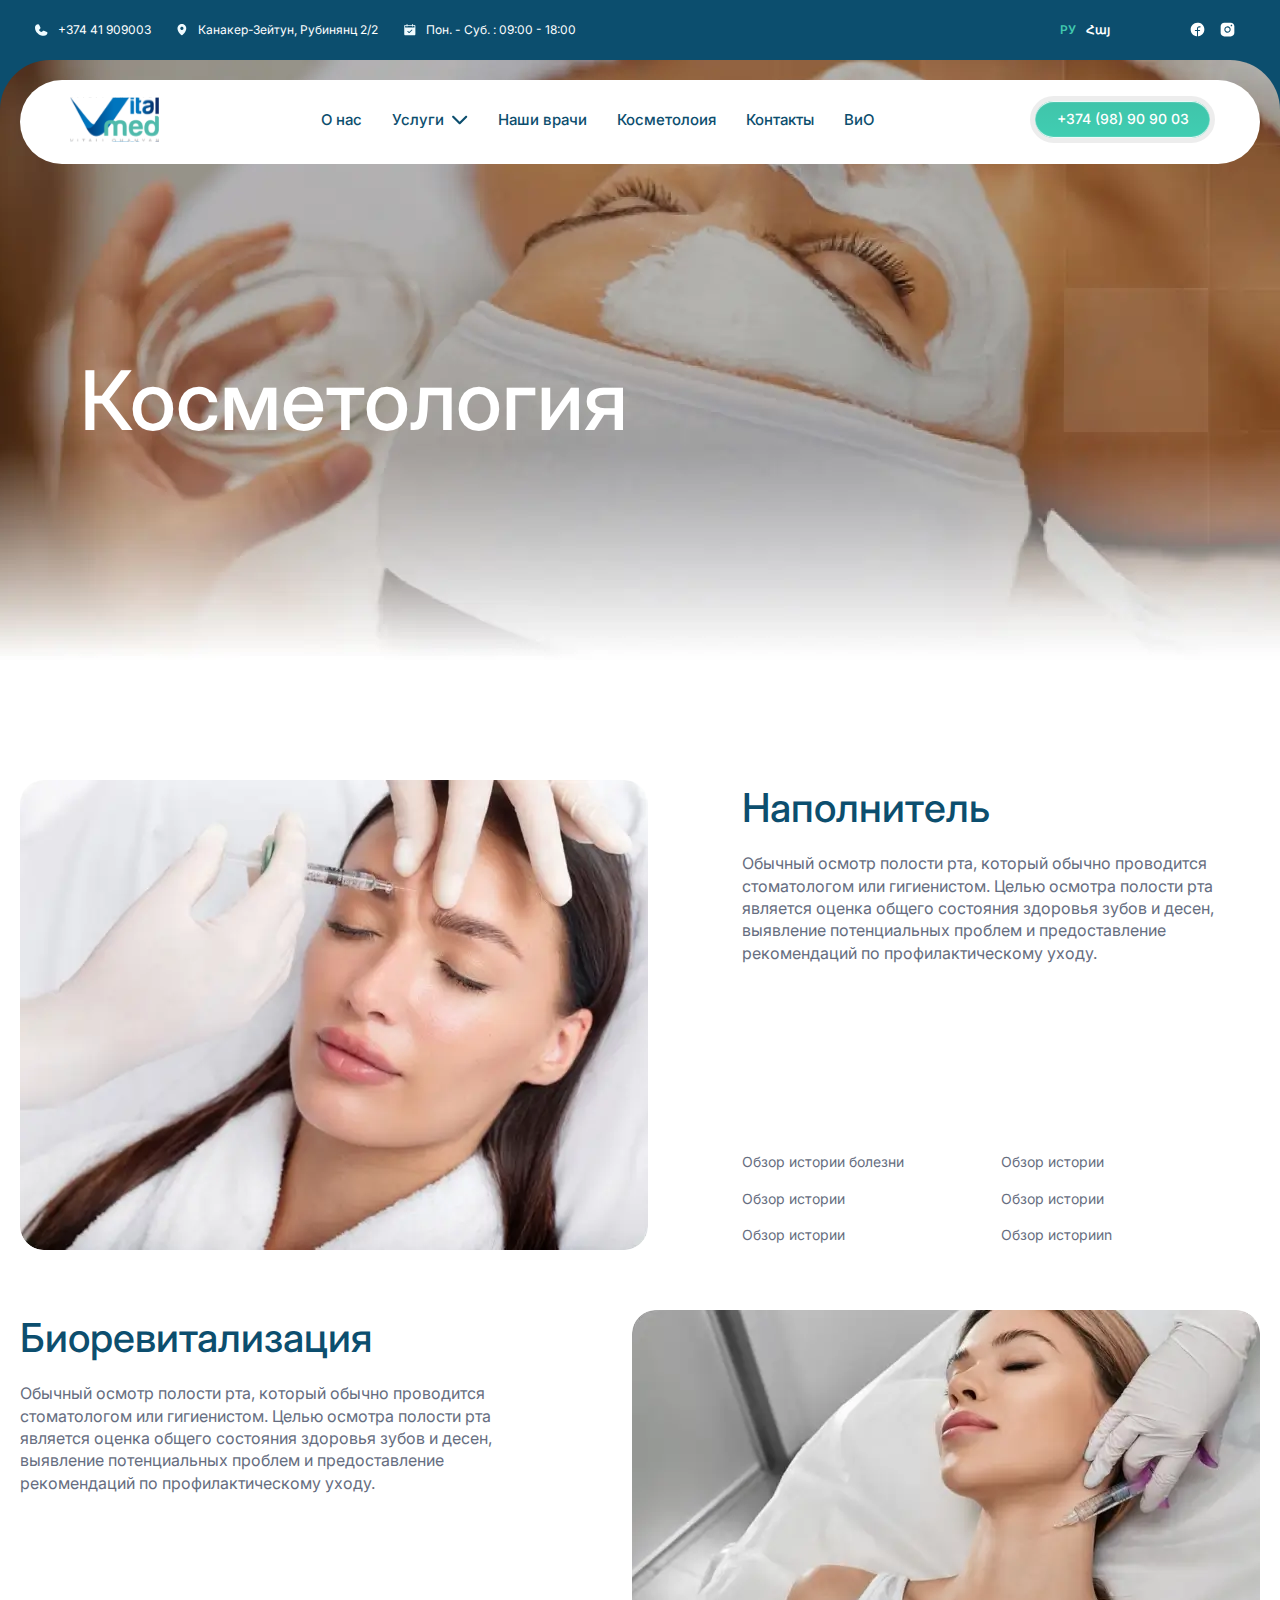
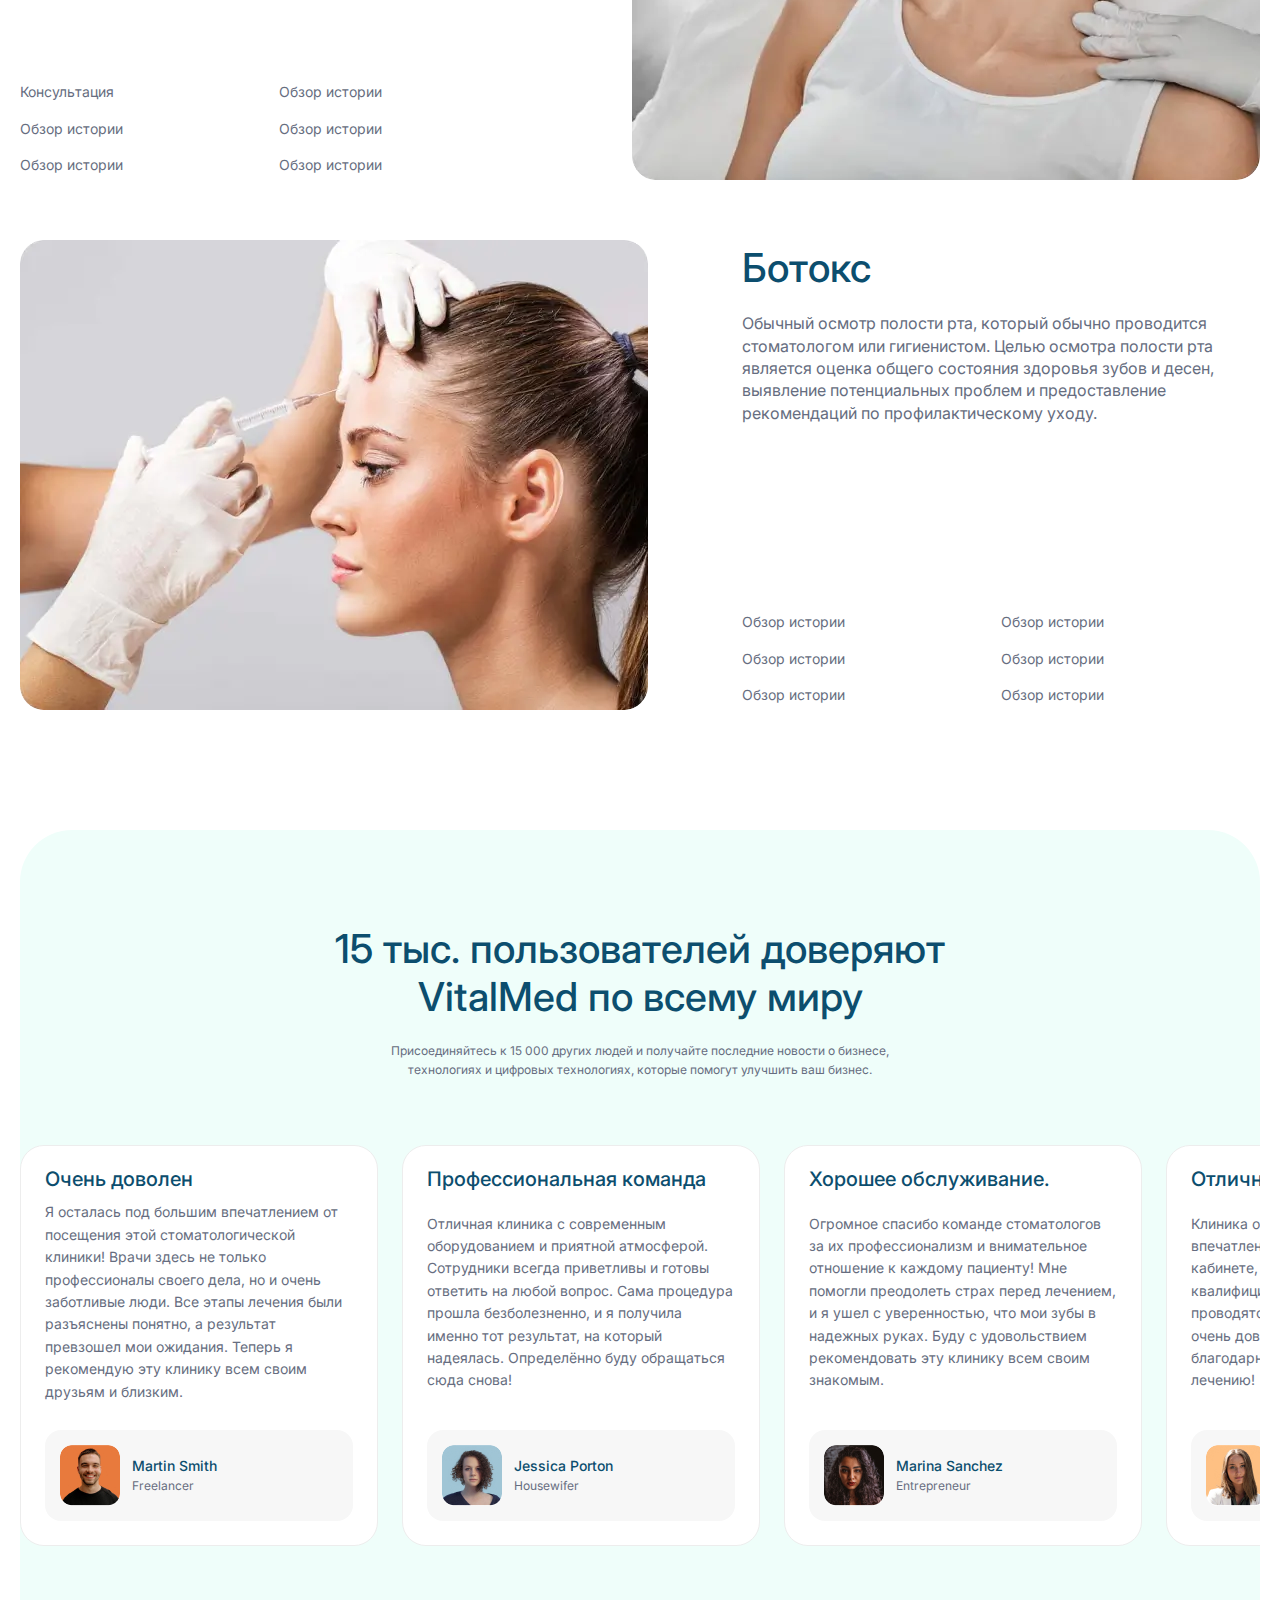
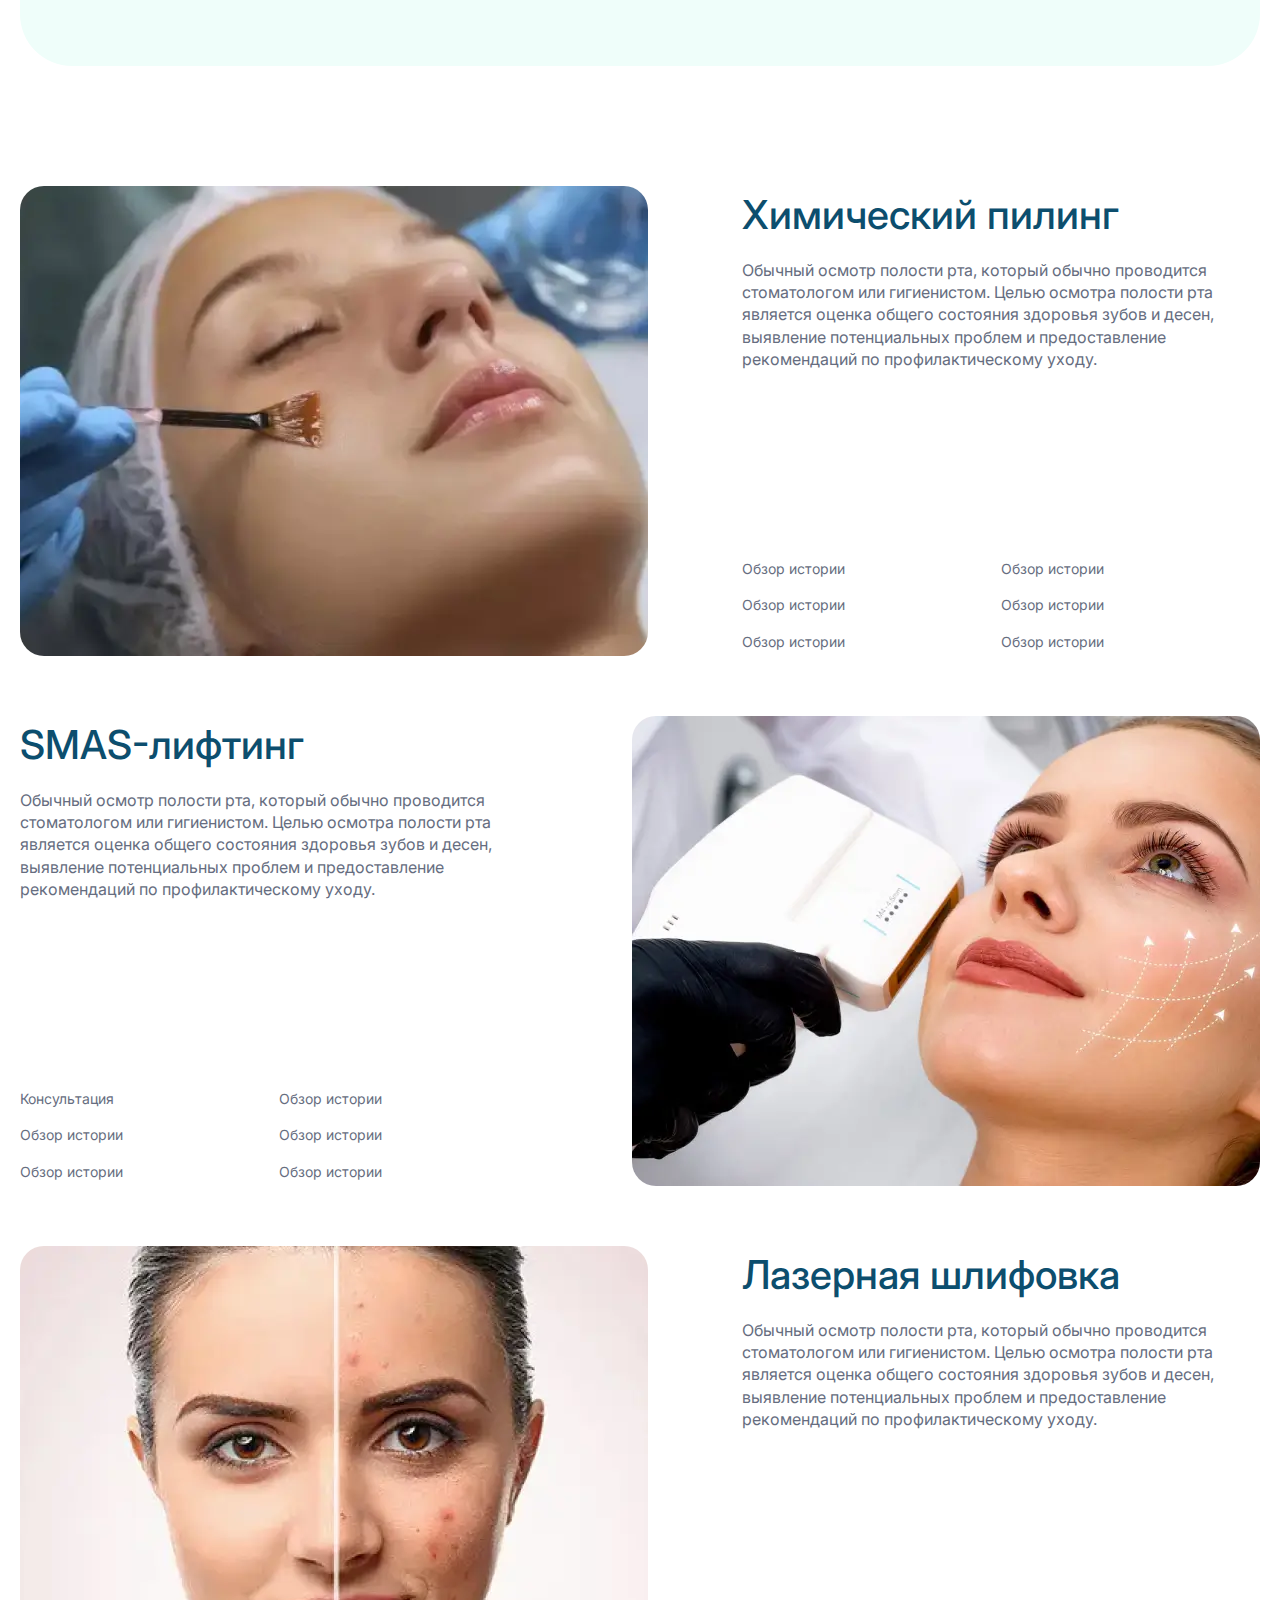
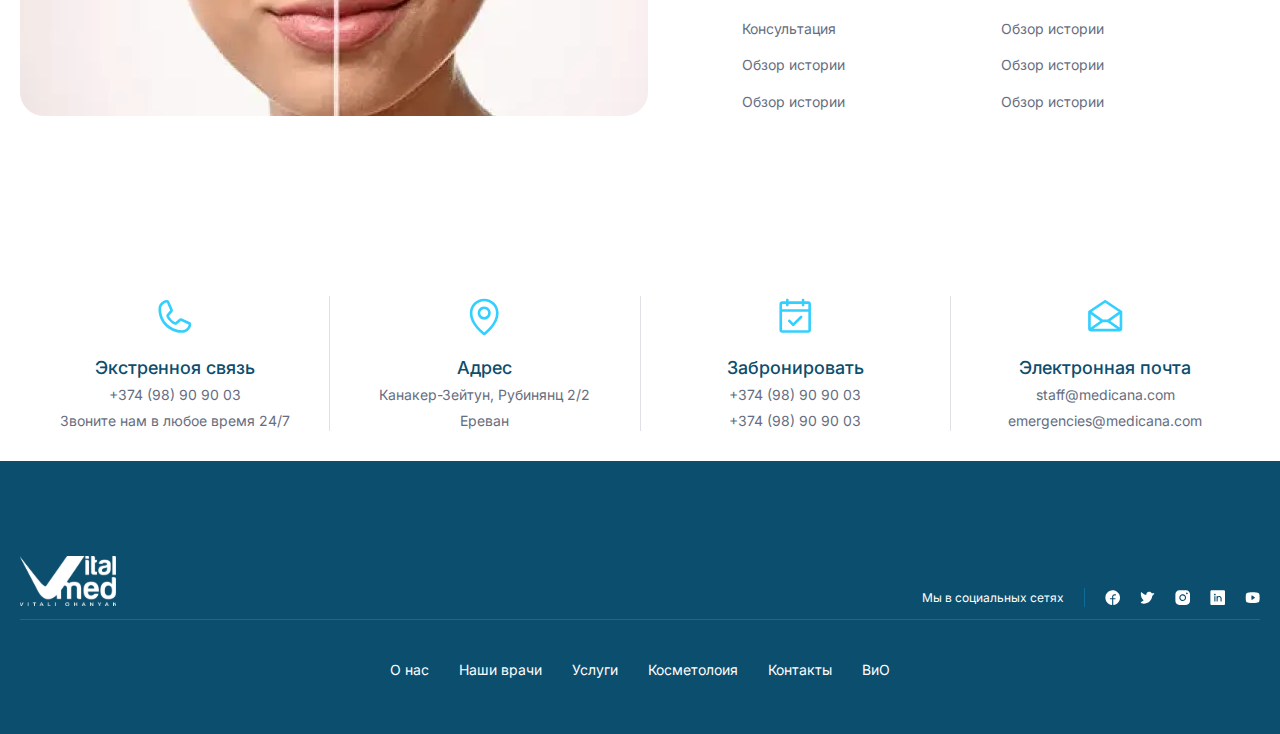
==== commit d88ec46c: "diagnostics completed, waiting for about us pages design" ====
--- a/casmetology.html
+++ b/casmetology.html
@@ -4,7 +4,7 @@
 <head>
     <meta charset="UTF-8">
     <meta name="viewport" content="width=device-width, initial-scale=1.0">
-    <title>VitalMed casmetology</title>
+    <title>VitalMed Косметология</title>
     <link rel="preconnect" href="https://fonts.googleapis.com">
     <link rel="preconnect" href="https://fonts.gstatic.com" crossorigin>
     <link
@@ -47,13 +47,13 @@
                 <div class="header__wrapper_top">
                     <a href="index.html"><img src="icons/logo.svg" alt="logo"></a>
                     <nav class="nav">
-                        <li class="nav__item"><a href="#">О нас</a></li>
+                        <li class="nav__item"><a href="../about.html">О нас</a></li>
                         <li class="nav__item nav_menu">Услуги <img class="nav_arrow" src="icons/arrow_menu.svg"
                                 alt="arrow"></li>
                         <li class="nav__item"><a href="dentists.html">Наши врачи</a></li>
                         <li class="nav__item"><a href="casmetology.html">Косметолоия</a></li>
                         <li class="nav__item"><a href="contacts.html">Контакты</a></li>
-                        <li class="nav__item"><a href="faq.html">ЧЗВ</a></li>
+                        <li class="nav__item"><a href="faq.html">ВиО</a></li>
                     </nav>
                     <a href="#" class="button">+374 (98) 90 90 03</a>
                 </div>
@@ -65,10 +65,10 @@
                     <li class="menu_item"><a href="servicesPages/surgery.html">Хирургия</a></li>
                     <li class="menu_item"><a href="servicesPages/correction.html">Исправление прикуса</a></li>
                     <li class="menu_item"><a href="servicesPages/dentistry.html">Лечение Зубов</a></li>
-                    <li class="menu_item"><a href="servicesPages/gums.html">Лечение десен</a></li>
-                    <li class="menu_item"><a href="servicesPages/whitening.html">Отбеливанте зубов</a></li>
+                    <li class="menu_item"><a href="servicesPages/dentistry.html#gum">Лечение десен</a></li>
+                    <li class="menu_item"><a href="servicesPages/dentistry.html#whitening">Отбеливанте зубов</a></li>
                     <li class="menu_item"><a href="servicesPages/hygiene.html">Гигиена зубов и полости рта</a></li>
-                    <li class="menu_item"><a href="servicesPages/diagnostics.html">Диагностика</a></li>
+                    <li class="menu_item"><a href="servicesPages/hygiene.html#diagnostics">Диагностика</a></li>
                 </menu>
             </div>
         </div>
@@ -441,7 +441,7 @@
                     <li><a href="services.html" class="footer__links_item">Услуги</a></li>
                     <li><a href="casmetology.html" class="footer__links_item">Косметолоия</a></li>
                     <li><a href="contacts.html" class="footer__links_item">Контакты</a></li>
-                    <li><a href="faq.html" class="footer__links_item">ЧЗВ</a></li>
+                    <li><a href="faq.html" class="footer__links_item">ВиО</a></li>
                 </ul>
             </div>
         </div>
--- a/css/style.min.css
+++ b/css/style.min.css
@@ -1 +1 @@
-h1{font-size:82px;font-weight:500;line-height:100%;color:#fff}h2{font-size:40px;font-weight:500;line-height:120%;color:#0c4e6e}h3{font-size:24px;font-weight:500;line-height:124%;color:#0c4e6e}h4{font-size:20px;font-weight:500}.p1{font-size:18px;line-height:160%}.main_button{display:-webkit-inline-box;display:-ms-inline-flexbox;display:inline-flex;-webkit-box-align:center;-ms-flex-align:center;align-items:center;-webkit-box-pack:center;-ms-flex-pack:center;justify-content:center;border-radius:36px;padding:10px 20px;background:-webkit-gradient(linear, left top, left bottom, from(#eee), to(#fff));background:linear-gradient(180deg, #eee 0%, #fff 100%);color:#454545;text-shadow:0 1px 0 0 #fff;font-weight:500;outline:5px solid rgba(0,0,0,.07)}.button{display:-webkit-inline-box;display:-ms-inline-flexbox;display:inline-flex;min-width:175px;-webkit-box-align:center;-ms-flex-align:center;align-items:center;-webkit-box-pack:center;-ms-flex-pack:center;justify-content:center;border-radius:24px;padding:10px;-webkit-box-shadow:inset 0 -1px 1px 0 #fff,inset 0 1px 1px 0 #fff;box-shadow:inset 0 -1px 1px 0 #fff,inset 0 1px 1px 0 #fff;background:-webkit-gradient(linear, left top, left bottom, from(#40c4aa), to(#40ceb2));background:linear-gradient(180deg, #40c4aa 0%, #40ceb2 100%);color:#fff;line-height:120%;font-weight:500;outline:5px solid rgba(0,0,0,.07)}.servicesList__menu_button{display:-webkit-box;display:-ms-flexbox;display:flex;-webkit-box-align:center;-ms-flex-align:center;align-items:center;background:none;border:none;gap:10px;cursor:pointer}.servicesList__menu_button .servicesList__menu_dot{background:#33cfff;height:7px;width:7px;border-radius:50%;overflow:hidden}.servicesList__menu_button .servicesList__menu_link{color:#666d80}.text_button{display:-webkit-box;display:-ms-flexbox;display:flex;-webkit-box-align:baseline;-ms-flex-align:baseline;align-items:baseline;gap:10px;color:#0c4e6e}.min-text{font-size:12px}.thisePage{color:#41c9ae}.dentists__card{background:#fff}.dentists__card .dentists__card_text{padding:20px}.dentists__card .dentists__card_text .expert_name{margin-bottom:5px;font-size:16px;color:#0c4e6e}.textColor{color:#666d80}.cyan{background:#effefa}.padding{padding:80px;border-radius:52px}.paddingFAQ{padding:120px 0 0 0 !important}html{font-family:"Inter",sans-serif;font-size:14px;font-weight:400;line-height:140%;scroll-behavior:smooth;color:#666d80}a{color:#666d80}*{margin:0;padding:0;text-decoration:none;list-style-type:none}*,*::before,*::after{-webkit-box-sizing:border-box;box-sizing:border-box}:where(ul,ol):where([class]){padding-left:0}img{display:block;max-width:100%}input,textarea,select,button{font:inherit}body{position:relative;background-color:#0c4e6e;color:#666d80}.container{max-width:1920px;padding:0 20px;margin:0 auto}.container-min{max-width:1280px;margin:0 auto}.container-middle{max-width:1360px;margin:0 auto}.header{position:absolute;top:80px;left:50%;-webkit-transform:translateX(-50%);transform:translateX(-50%);width:100%}.header .open{height:133px}.header .open .nav_arrow{-webkit-transform:rotate(180deg);transform:rotate(180deg)}.header__wrapper{display:-webkit-box;display:-ms-flexbox;display:flex;-webkit-box-orient:vertical;-webkit-box-direction:normal;-ms-flex-direction:column;flex-direction:column;gap:30px;border-radius:80px;overflow:hidden;background:#fff;padding:17px 50px;height:84px;-webkit-transition:height .7s ease;transition:height .7s ease}.header__wrapper_top{display:-webkit-box;display:-ms-flexbox;display:flex;-webkit-box-align:center;-ms-flex-align:center;align-items:center;-webkit-box-pack:center;-ms-flex-pack:center;justify-content:center}.header__wrapper .nav{width:100%;display:-webkit-box;display:-ms-flexbox;display:flex;-webkit-box-pack:center;-ms-flex-pack:center;justify-content:center;gap:30px}.header__wrapper .nav__item,.header__wrapper .nav__item>a{color:#0c4e6e;line-height:128%;font-size:15px;font-weight:500}.header__wrapper .nav_menu{display:-webkit-box;display:-ms-flexbox;display:flex;gap:8px;-webkit-box-align:center;-ms-flex-align:center;align-items:center;cursor:pointer}.header__wrapper .nav_menu .nav_arrow{-webkit-transition:all .7s ease;transition:all .7s ease}.header__wrapper .menu{display:-webkit-box;display:-ms-flexbox;display:flex;gap:20px;-webkit-box-pack:center;-ms-flex-pack:center;justify-content:center}.header__wrapper .menu a:hover{color:#0c4e6e;border-bottom:1px solid #0c4e6e}.fixed{position:fixed;top:10px;z-index:30}.pageTop{margin-bottom:20px}.pageTop__wrapper{padding:20px 25px 0 15px;display:-webkit-box;display:-ms-flexbox;display:flex;-webkit-box-align:center;-ms-flex-align:center;align-items:center;-webkit-box-pack:justify;-ms-flex-pack:justify;justify-content:space-between}.pageTop__contacts{display:-webkit-box;display:-ms-flexbox;display:flex;gap:25px}.pageTop__contacts_phone{display:-webkit-box;display:-ms-flexbox;display:flex;-webkit-box-align:center;-ms-flex-align:center;align-items:center;gap:10px;color:#fff}.pageTop__contacts_phone img{width:12.5px;height:12.5px}.pageTop__contacts_address{display:-webkit-box;display:-ms-flexbox;display:flex;-webkit-box-align:center;-ms-flex-align:center;align-items:center;gap:10px;color:#fff}.pageTop__contacts_address img{width:12.5px;height:12.5px}.pageTop__contacts_workTime{display:-webkit-box;display:-ms-flexbox;display:flex;-webkit-box-align:center;-ms-flex-align:center;align-items:center;gap:10px;color:#fff}.pageTop__contacts_workTime img{width:12.5px;height:12.5px}.pageTop__rSide{display:-webkit-box;display:-ms-flexbox;display:flex;gap:80px;-webkit-box-align:center;-ms-flex-align:center;align-items:center}.pageTop__rSide_lang{display:-webkit-box;display:-ms-flexbox;display:flex;gap:10px;font-weight:600;color:#fff}.pageTop__rSide_social{display:-webkit-box;display:-ms-flexbox;display:flex;gap:15px}.pageTop__rSide_social img{width:15px;height:15px}.footer{padding:95px 0 55px 0;background:#0c4e6e}.footer__wrapper{display:-webkit-box;display:-ms-flexbox;display:flex;-webkit-box-orient:vertical;-webkit-box-direction:normal;-ms-flex-direction:column;flex-direction:column}.footer__top{display:-webkit-box;display:-ms-flexbox;display:flex;-webkit-box-pack:justify;-ms-flex-pack:justify;justify-content:space-between;-webkit-box-align:end;-ms-flex-align:end;align-items:flex-end;margin-bottom:13px}.footer__social{display:-webkit-box;display:-ms-flexbox;display:flex;gap:20px;height:17px;-webkit-box-align:center;-ms-flex-align:center;align-items:center}.footer__social img{width:15px;height:15px}.footer__social_text{color:#fff;border-right:1px solid #116b97;padding-right:20px}.footer__dir{background:#116b97;height:1px;width:100%;margin-bottom:40px}.footer__links{display:-webkit-box;display:-ms-flexbox;display:flex;-webkit-box-pack:center;-ms-flex-pack:center;justify-content:center;gap:30px}.footer__links_item{color:#fff}.contacts{background:#fff;padding:60px 0 10px 0}.contacts__wrapper{display:grid;grid-template-columns:1fr 1px 1fr 1px 1fr 1px 1fr;justify-items:center}.contacts span{width:1px;height:100%;background:#dfe1e7}.contacts__card{display:-webkit-box;display:-ms-flexbox;display:flex;-webkit-box-orient:vertical;-webkit-box-direction:normal;-ms-flex-direction:column;flex-direction:column;-webkit-box-align:center;-ms-flex-align:center;align-items:center;gap:7px;text-align:center}.contacts__card img{margin-bottom:13px}.contacts__card_title{font-size:18px;font-weight:500;color:#0c4e6e}.promo{min-height:1024px;background:center/cover no-repeat url(../images/main_image.webp);border-radius:50px 50px 0 0;overflow:hidden}.promo__wrapper{padding:312px 60px 0 60px;display:-webkit-box;display:-ms-flexbox;display:flex;-webkit-box-align:center;-ms-flex-align:center;align-items:center;-webkit-box-pack:justify;-ms-flex-pack:justify;justify-content:space-between}.promo__content{max-width:510px;display:-webkit-box;display:-ms-flexbox;display:flex;-webkit-box-orient:vertical;-webkit-box-direction:normal;-ms-flex-direction:column;flex-direction:column;-webkit-box-align:start;-ms-flex-align:start;align-items:flex-start}.promo__title{margin-bottom:18px}.promo__subtitle{margin-bottom:18px;color:#fff}.promo__card{display:-webkit-box;display:-ms-flexbox;display:flex;-webkit-box-orient:vertical;-webkit-box-direction:normal;-ms-flex-direction:column;flex-direction:column;max-width:160px;border-radius:10px;overflow:hidden;background:#fff}.promo__card img{margin-bottom:10px}.promo__card_text{padding:15px}.promo__card_name{color:#0c4e6e;font-weight:500;font-size:15px;line-height:160%;margin-bottom:4px}.promo__card_descr{color:#999;line-height:130%}.advantages{background:#fff}.advantages__wrapper{display:-webkit-box;display:-ms-flexbox;display:flex;-webkit-box-pack:justify;-ms-flex-pack:justify;justify-content:space-between;padding:120px 0}.advantages__text{display:-webkit-box;display:-ms-flexbox;display:flex;-webkit-box-orient:vertical;-webkit-box-direction:normal;-ms-flex-direction:column;flex-direction:column;max-width:380px;gap:20px}.advantages__text_title{color:#0c4e6e}.advantages__content{position:relative;display:grid;max-width:740px;grid-template-columns:1fr 1fr;grid-template-row:1fr 1fr;border-radius:30px;overflow:hidden}.advantages__content_card{padding:35px;border-radius:35px;background:#fff;z-index:5}.advantages__content_card-blue{padding:35px;border-radius:35px;background:#0c4e6e;z-index:5;color:#fff}.advantages__content img{margin-bottom:30px}.advantages__content h4{margin-bottom:20px}.advantages__content p{font-size:16px}.advantages__content .blueBG-effect{position:absolute;width:70px;height:70px;background:#0c4e6e;top:50%;left:50%;-webkit-transform:translate(-50%, -50%);transform:translate(-50%, -50%);z-index:3}.services{background:#fff}.services__wrapper{padding:75px 40px 40px;text-align:center;background:#f0fbff;border-radius:52px;overflow:hidden}.services__title{margin-bottom:20px}.services__descr{max-width:550px;margin:0 auto;line-height:130%;margin-bottom:65px}.services__content{display:grid;grid-template-rows:1fr 1fr;grid-template-columns:1fr 1fr 1fr;gap:24px}.services__card{background:#fff;border-radius:24px;overflow:hidden;text-align:left;padding:40px}.services__card_icon{margin-bottom:157px}.services__card_title{margin-bottom:20px}.treatment{background:#fff}.treatment__wrapper{display:-webkit-box;display:-ms-flexbox;display:flex;-webkit-box-pack:justify;-ms-flex-pack:justify;justify-content:space-between;-webkit-box-align:start;-ms-flex-align:start;align-items:flex-start;padding:120px 0}.treatment img{max-width:740px;-o-object-fit:contain;object-fit:contain}.treatment__content{max-width:497px}.treatment__title{margin-bottom:20px}.treatment__descr{margin-bottom:50px;line-height:130%}.treatment__slideList{display:-webkit-box;display:-ms-flexbox;display:flex;-webkit-box-orient:vertical;-webkit-box-direction:normal;-ms-flex-direction:column;flex-direction:column}.treatment__slideList .openList{grid-template-rows:-webkit-max-content 1fr;grid-template-rows:max-content 1fr}.treatment__slideList .openList .treatment__slideList_title{border-left:4px solid #33cfff}.treatment__slideList .openList .treatment__slideList_descr{border-left:4px solid #33cfff}.treatment__slideList_item{display:grid;grid-template-columns:62px 1fr;grid-template-rows:-webkit-max-content 0px;grid-template-rows:max-content 0px;cursor:pointer;overflow:hidden;-webkit-transition:all .7s ease;transition:all .7s ease}.treatment__slideList_num{font-size:16px;color:#0c4e6e;justify-self:center;-ms-flex-line-pack:center;align-content:center}.treatment__slideList_title{padding:15px 20px;border-left:4px solid #d1f0fa;-webkit-transition:all .7s ease;transition:all .7s ease}.treatment__slideList_descr{line-height:160%;grid-column:2/3;border-left:4px solid #d1f0fa;padding:0px 20px 15px 20px;-webkit-transition:all .7s ease;transition:all .7s ease}.feedback{background:#fff}.feedback__wrapper{display:-webkit-box;display:-ms-flexbox;display:flex;padding:40px;gap:10%;background:#effefa}.feedback__img{width:519px;height:570px;border-radius:24px}.feedback__content{display:-webkit-box;display:-ms-flexbox;display:flex;-webkit-box-orient:vertical;-webkit-box-direction:normal;-ms-flex-direction:column;flex-direction:column;gap:20px}.feedback__title{max-width:513px}.feedback__descr{line-height:140%;max-width:513px;font-size:18px}.feedback__stars{width:98px;height:19px}.feedback__person_name{margin-bottom:5px;font-size:18px;font-weight:500;color:#0c4e6e}.faq{background:#fff;padding:120px 0}.faq__wrapper{display:-webkit-box;display:-ms-flexbox;display:flex;-webkit-box-pack:justify;-ms-flex-pack:justify;justify-content:space-between}.faq__text{max-width:405px}.faq__title{margin-bottom:20px}.faq__list{width:710px}.faq__list summary{display:-webkit-box;display:-ms-flexbox;display:flex;-webkit-box-pack:justify;-ms-flex-pack:justify;justify-content:space-between;margin-bottom:20px;-webkit-box-align:center;-ms-flex-align:center;align-items:center;cursor:pointer}.faq__list summary .symbol{position:relative;height:18px;width:18px}.faq__list summary .symbol .span_minus{position:absolute;top:50%;right:0;-webkit-transform:translateY(-50%);transform:translateY(-50%);width:18px;height:2.5px;background:#33cfff;display:block}.faq__list summary .symbol .span_plus{position:absolute;left:50%;top:0;-webkit-transform:translateX(-50%);transform:translateX(-50%);-webkit-transform:rotate(90deg);transform:rotate(90deg);width:2.5px;height:18px;background:#33cfff;display:block;-webkit-transition:.1s ease;transition:.1s ease}.faq__list article{font-size:18px;line-height:140%;margin-bottom:30px}.faq__list details[open] .span_plus{-webkit-transform:rotate(0deg);transform:rotate(0deg);-webkit-transform:translateX(-50%);transform:translateX(-50%)}.about{background:#fff}.about__wrapper{max-width:1360px;margin:0 auto;background:#f0fbff;border-radius:52px;overflow:hidden;padding:40px;display:-webkit-box;display:-ms-flexbox;display:flex;-webkit-box-pack:justify;-ms-flex-pack:justify;justify-content:space-between;-webkit-box-align:center;-ms-flex-align:center;align-items:center}.about__team{max-width:620px;display:-webkit-box;display:-ms-flexbox;display:flex;-webkit-box-orient:vertical;-webkit-box-direction:normal;-ms-flex-direction:column;flex-direction:column;gap:20px}.about__team .text_button{margin-bottom:10px}.about__team .about__card_wrapper{display:-webkit-box;display:-ms-flexbox;display:flex;-webkit-box-pack:justify;-ms-flex-pack:justify;justify-content:space-between}.about__worktime{background:#0c4e6e;color:#fff;border-radius:24px;overflow:hidden;padding:40px;min-width:520px}.about__worktime_title{color:#fff;margin-bottom:10px}.about__worktime_descr{margin-bottom:10px}.about__worktime .about__times{width:100%;display:grid;grid-template-rows:repeat(6, 46px);grid-template-columns:157px 1fr;border:1px solid #1273a3;border-radius:8px;-webkit-box-align:center;-ms-flex-align:center;align-items:center;margin-bottom:20px}.about__worktime .about__times_time{-ms-flex-line-pack:center;align-content:center;border-bottom:1px solid #1273a3;width:100%;height:100%;text-align:right;padding-right:20px}.about__worktime .about__times_day{padding-left:20px;border-right:1px solid #1273a3;border-bottom:1px solid #1273a3;height:100%;-ms-flex-line-pack:center;align-content:center}.promoS,.promoD,.promoC,.promoCo,.promoF{min-height:600px;background:center/cover no-repeat url(../images/services_image.webp);border-radius:50px 50px 0 0;overflow:hidden}.promoS__wrapper,.promoD__wrapper,.promoC__wrapper,.promoCo__wrapper,.promoF__wrapper{padding:300px 60px 0 60px}.promoD{background:center/cover no-repeat url(../images/dentists_image.webp)}.promoC{background:center/cover no-repeat url(../images/casmetology_image.webp)}.promoCo{background:center/cover no-repeat url(../images/contacts_image.webp)}.promoF{background:center/cover no-repeat url(../images/faq_image.webp)}.servicesList{background:#fff;padding:120px 0}.servicesList__wrapper{display:-webkit-box;display:-ms-flexbox;display:flex;-webkit-box-orient:vertical;-webkit-box-direction:normal;-ms-flex-direction:column;flex-direction:column;gap:60px}.servicesList__wrapper .reverse{-webkit-box-orient:horizontal;-webkit-box-direction:reverse;-ms-flex-direction:row-reverse;flex-direction:row-reverse}.servicesList__item{display:-webkit-box;display:-ms-flexbox;display:flex;-webkit-box-pack:justify;-ms-flex-pack:justify;justify-content:space-between;-webkit-box-align:center;-ms-flex-align:center;align-items:center}.servicesList__item img{border-radius:24px;overflow:hidden;-webkit-transition:opacity .5s ease;transition:opacity .5s ease}.servicesList__text{max-width:518px;display:-webkit-box;display:-ms-flexbox;display:flex;-webkit-box-orient:vertical;-webkit-box-direction:normal;-ms-flex-direction:column;flex-direction:column;-webkit-box-pack:center;-ms-flex-pack:center;justify-content:center}.servicesList__text .hidden{opacity:0;height:0}.servicesList__title{margin-bottom:20px}.servicesList__content{font-size:16px;line-height:140%;opacity:1;height:300px;overflow:hidden;-webkit-transition:opacity 2s ease;transition:opacity 2s ease}.servicesList__menu{display:grid;grid-template-rows:repeat(3, 1fr);grid-template-columns:repeat(2, 1fr);width:100%;row-gap:17px}.feedbackS{background:#fff}.feedbackS__wrapper{background:#effefa;border-radius:52px;overflow:hidden;padding:95px 0 120px 0;text-align:center}.feedbackS__title{max-width:650px;margin:0 auto;margin-bottom:20px}.feedbackS__descr{max-width:546px;margin:0 auto;margin-bottom:65px}.feedbackS__slider{text-align:left;display:-webkit-box;display:-ms-flexbox;display:flex;gap:24px;overflow-x:auto;scrollbar-width:none}.feedbackS__slider_card{padding:24px;border-radius:24px;overflow:hidden;width:358px;background:#fff;border:1px solid #ededed;-ms-flex-negative:0;flex-shrink:0;-webkit-user-select:none;-moz-user-select:none;-ms-user-select:none;user-select:none;display:-webkit-box;display:-ms-flexbox;display:flex;-webkit-box-orient:vertical;-webkit-box-direction:normal;-ms-flex-direction:column;flex-direction:column;-webkit-box-pack:justify;-ms-flex-pack:justify;justify-content:space-between}.feedbackS__slider_title{color:#0c4e6e;margin-bottom:12px}.feedbackS__slider_descr{line-height:160%;margin-bottom:27px}.feedbackS__slider_person{display:-webkit-box;display:-ms-flexbox;display:flex;padding:15px;gap:12px;background:#f7f7f7;border-radius:16px;-webkit-box-align:center;-ms-flex-align:center;align-items:center}.feedbackS__slider_person-name{font-weight:500;color:#0c4e6e}.feedbackS__slider_person-img{border-radius:12px;overflow:hidden}.chiefDentist{background:#fff;padding:120px 0 100px 0}.chiefDentist__wrapper{background:#fff6e0;display:-webkit-box;display:-ms-flexbox;display:flex;border-radius:52px;overflow:hidden;padding:80px 80px 0 80px}.chiefDentist__content{width:100%;display:-webkit-box;display:-ms-flexbox;display:flex;-webkit-box-orient:vertical;-webkit-box-direction:normal;-ms-flex-direction:column;flex-direction:column}.chiefDentist__title{font-size:35px;line-height:123%;letter-spacing:-1px;max-width:653px;margin-bottom:20px}.chiefDentist__image{width:411px;height:470px}.dentistsTeam{background:#fff;padding-bottom:120px}.dentistsTeam__wrapper{display:-webkit-box;display:-ms-flexbox;display:flex;gap:24px;-ms-flex-wrap:wrap;flex-wrap:wrap}.branch{background:#fff;padding-top:120px}.branch__wrapper{display:-webkit-box;display:-ms-flexbox;display:flex;-webkit-box-pack:justify;-ms-flex-pack:justify;justify-content:space-between}.branch__title{line-height:122%;margin-bottom:20px}.branch__descr{line-height:130%;margin-bottom:65px}.branch__content{max-width:410px}.branch__content_wrapper{display:-webkit-box;display:-ms-flexbox;display:flex;-webkit-box-orient:vertical;-webkit-box-direction:normal;-ms-flex-direction:column;flex-direction:column;gap:10px}.branch__content_subtitle{margin-bottom:10px}.branch__content_address{line-height:160%;max-width:273px}.branch__content_phone{line-height:160%}.branch__content_phone span{color:#09f}.questions{background:#fff}.questions__wrapper{background:#effefa;padding:40px;display:-webkit-box;display:-ms-flexbox;display:flex;-webkit-box-align:center;-ms-flex-align:center;align-items:center;-webkit-box-pack:justify;-ms-flex-pack:justify;justify-content:space-between;border-radius:52px}.questions__content{display:grid;grid-template-columns:24px 1fr;grid-template-rows:-webkit-min-content;grid-template-rows:min-content;-webkit-column-gap:12px;-moz-column-gap:12px;column-gap:12px;row-gap:20px;max-width:487px;-ms-flex-line-pack:center;align-content:center}.questions__image{position:relative}.questions__wrap{position:absolute;display:-webkit-box;display:-ms-flexbox;display:flex;-webkit-box-orient:vertical;-webkit-box-direction:normal;-ms-flex-direction:column;flex-direction:column;top:50%;left:50%;-webkit-transform:translate(-50%, -50%);transform:translate(-50%, -50%);-webkit-box-align:center;-ms-flex-align:center;align-items:center;gap:18px;width:360px}.questions__title{color:#fff;text-align:center}.questions__icon{width:43px;height:43px}/*# sourceMappingURL=style.min.css.map */+h1{font-size:82px;font-weight:500;line-height:100%;color:#fff}h2{font-size:40px;font-weight:500;line-height:120%;color:#0c4e6e}h3{font-size:24px;font-weight:500;line-height:124%;color:#0c4e6e}h4{font-size:20px;font-weight:500}.p1{font-size:18px;line-height:160%}.main_button{display:-webkit-inline-box;display:-ms-inline-flexbox;display:inline-flex;-webkit-box-align:center;-ms-flex-align:center;align-items:center;-webkit-box-pack:center;-ms-flex-pack:center;justify-content:center;border-radius:36px;padding:10px 20px;background:-webkit-gradient(linear, left top, left bottom, from(#eee), to(#fff));background:linear-gradient(180deg, #eee 0%, #fff 100%);color:#454545;text-shadow:0 1px 0 0 #fff;font-weight:500;outline:5px solid rgba(0,0,0,.07)}.button{display:-webkit-inline-box;display:-ms-inline-flexbox;display:inline-flex;min-width:175px;-webkit-box-align:center;-ms-flex-align:center;align-items:center;-webkit-box-pack:center;-ms-flex-pack:center;justify-content:center;border-radius:24px;padding:10px;-webkit-box-shadow:inset 0 -1px 1px 0 #fff,inset 0 1px 1px 0 #fff;box-shadow:inset 0 -1px 1px 0 #fff,inset 0 1px 1px 0 #fff;background:-webkit-gradient(linear, left top, left bottom, from(#40c4aa), to(#40ceb2));background:linear-gradient(180deg, #40c4aa 0%, #40ceb2 100%);color:#fff;line-height:120%;font-weight:500;outline:5px solid rgba(0,0,0,.07)}.servicesList__menu_button{display:-webkit-box;display:-ms-flexbox;display:flex;-webkit-box-align:center;-ms-flex-align:center;align-items:center;background:none;border:none;gap:10px;cursor:pointer}.servicesList__menu_button .servicesList__menu_dot{background:#33cfff;height:7px;width:7px;border-radius:50%;overflow:hidden}.servicesList__menu_button .servicesList__menu_link{color:#666d80}.text_button{display:-webkit-box;display:-ms-flexbox;display:flex;-webkit-box-align:baseline;-ms-flex-align:baseline;align-items:baseline;gap:10px;color:#0c4e6e}.min-text{font-size:12px}.thisePage{color:#41c9ae}.dentists__card{background:#fff}.dentists__card .dentists__card_text{padding:20px}.dentists__card .dentists__card_text .expert_name{margin-bottom:5px;font-size:16px;color:#0c4e6e}.textColor{color:#666d80}.cyan{background:#effefa}.padding{padding:80px;border-radius:52px}.paddingFAQ{padding:120px 0 0 0 !important}html{font-family:"Inter",sans-serif;font-size:14px;font-weight:400;line-height:140%;scroll-behavior:smooth;color:#666d80}a{color:#666d80}*{margin:0;padding:0;text-decoration:none;list-style-type:none}*,*::before,*::after{-webkit-box-sizing:border-box;box-sizing:border-box}:where(ul,ol):where([class]){padding-left:0}img{display:block;max-width:100%}input,textarea,select,button{font:inherit}body{position:relative;background-color:#0c4e6e;color:#666d80}.container{max-width:1920px;padding:0 20px;margin:0 auto}.container-min{max-width:1280px;margin:0 auto}.container-middle{max-width:1360px;margin:0 auto}.header{position:absolute;top:80px;left:50%;-webkit-transform:translateX(-50%);transform:translateX(-50%);width:100%}.header .open{height:133px}.header .open .nav_arrow{-webkit-transform:rotate(180deg);transform:rotate(180deg)}.header__wrapper{display:-webkit-box;display:-ms-flexbox;display:flex;-webkit-box-orient:vertical;-webkit-box-direction:normal;-ms-flex-direction:column;flex-direction:column;gap:30px;border-radius:80px;overflow:hidden;background:#fff;padding:17px 50px;height:84px;-webkit-transition:height .7s ease;transition:height .7s ease}.header__wrapper_top{display:-webkit-box;display:-ms-flexbox;display:flex;-webkit-box-align:center;-ms-flex-align:center;align-items:center;-webkit-box-pack:center;-ms-flex-pack:center;justify-content:center}.header__wrapper .nav{width:100%;display:-webkit-box;display:-ms-flexbox;display:flex;-webkit-box-pack:center;-ms-flex-pack:center;justify-content:center;gap:30px}.header__wrapper .nav__item,.header__wrapper .nav__item>a{color:#0c4e6e;line-height:128%;font-size:15px;font-weight:500}.header__wrapper .nav_menu{display:-webkit-box;display:-ms-flexbox;display:flex;gap:8px;-webkit-box-align:center;-ms-flex-align:center;align-items:center;cursor:pointer}.header__wrapper .nav_menu .nav_arrow{-webkit-transition:all .7s ease;transition:all .7s ease}.header__wrapper .menu{display:-webkit-box;display:-ms-flexbox;display:flex;gap:20px;-webkit-box-pack:center;-ms-flex-pack:center;justify-content:center}.header__wrapper .menu a:hover{color:#0c4e6e;border-bottom:1px solid #0c4e6e}.fixed{position:fixed;top:10px;z-index:30}.pageTop{margin-bottom:20px}.pageTop__wrapper{padding:20px 25px 0 15px;display:-webkit-box;display:-ms-flexbox;display:flex;-webkit-box-align:center;-ms-flex-align:center;align-items:center;-webkit-box-pack:justify;-ms-flex-pack:justify;justify-content:space-between}.pageTop__contacts{display:-webkit-box;display:-ms-flexbox;display:flex;gap:25px}.pageTop__contacts_phone{display:-webkit-box;display:-ms-flexbox;display:flex;-webkit-box-align:center;-ms-flex-align:center;align-items:center;gap:10px;color:#fff}.pageTop__contacts_phone img{width:12.5px;height:12.5px}.pageTop__contacts_address{display:-webkit-box;display:-ms-flexbox;display:flex;-webkit-box-align:center;-ms-flex-align:center;align-items:center;gap:10px;color:#fff}.pageTop__contacts_address img{width:12.5px;height:12.5px}.pageTop__contacts_workTime{display:-webkit-box;display:-ms-flexbox;display:flex;-webkit-box-align:center;-ms-flex-align:center;align-items:center;gap:10px;color:#fff}.pageTop__contacts_workTime img{width:12.5px;height:12.5px}.pageTop__rSide{display:-webkit-box;display:-ms-flexbox;display:flex;gap:80px;-webkit-box-align:center;-ms-flex-align:center;align-items:center}.pageTop__rSide_lang{display:-webkit-box;display:-ms-flexbox;display:flex;gap:10px;font-weight:600;color:#fff}.pageTop__rSide_social{display:-webkit-box;display:-ms-flexbox;display:flex;gap:15px}.pageTop__rSide_social img{width:15px;height:15px}.footer{padding:95px 0 55px 0;background:#0c4e6e}.footer__wrapper{display:-webkit-box;display:-ms-flexbox;display:flex;-webkit-box-orient:vertical;-webkit-box-direction:normal;-ms-flex-direction:column;flex-direction:column}.footer__top{display:-webkit-box;display:-ms-flexbox;display:flex;-webkit-box-pack:justify;-ms-flex-pack:justify;justify-content:space-between;-webkit-box-align:end;-ms-flex-align:end;align-items:flex-end;margin-bottom:13px}.footer__social{display:-webkit-box;display:-ms-flexbox;display:flex;gap:20px;height:17px;-webkit-box-align:center;-ms-flex-align:center;align-items:center}.footer__social img{width:15px;height:15px}.footer__social_text{color:#fff;border-right:1px solid #116b97;padding-right:20px}.footer__dir{background:#116b97;height:1px;width:100%;margin-bottom:40px}.footer__links{display:-webkit-box;display:-ms-flexbox;display:flex;-webkit-box-pack:center;-ms-flex-pack:center;justify-content:center;gap:30px}.footer__links_item{color:#fff}.contacts{background:#fff;padding:60px 0 30px 0}.contacts__wrapper{display:grid;grid-template-columns:1fr 1px 1fr 1px 1fr 1px 1fr;justify-items:center}.contacts span{width:1px;height:100%;background:#dfe1e7}.contacts__card{display:-webkit-box;display:-ms-flexbox;display:flex;-webkit-box-orient:vertical;-webkit-box-direction:normal;-ms-flex-direction:column;flex-direction:column;-webkit-box-align:center;-ms-flex-align:center;align-items:center;gap:7px;text-align:center}.contacts__card img{margin-bottom:13px}.contacts__card_title{font-size:18px;font-weight:500;color:#0c4e6e}.promo{min-height:1024px;background:center/cover no-repeat url(../images/main_image.webp);border-radius:50px 50px 0 0;overflow:hidden}.promo__wrapper{padding:312px 60px 0 60px;display:-webkit-box;display:-ms-flexbox;display:flex;-webkit-box-align:center;-ms-flex-align:center;align-items:center;-webkit-box-pack:justify;-ms-flex-pack:justify;justify-content:space-between}.promo__content{max-width:710px;display:-webkit-box;display:-ms-flexbox;display:flex;-webkit-box-orient:vertical;-webkit-box-direction:normal;-ms-flex-direction:column;flex-direction:column;-webkit-box-align:start;-ms-flex-align:start;align-items:flex-start}.promo__title{margin-bottom:18px}.promo__subtitle{margin-bottom:18px;color:#fff}.promo__card{display:-webkit-box;display:-ms-flexbox;display:flex;-webkit-box-orient:vertical;-webkit-box-direction:normal;-ms-flex-direction:column;flex-direction:column;max-width:160px;border-radius:10px;overflow:hidden;background:#fff}.promo__card img{margin-bottom:10px}.promo__card_text{padding:15px}.promo__card_name{color:#0c4e6e;font-weight:500;font-size:15px;line-height:160%;margin-bottom:4px}.promo__card_descr{color:#999;line-height:130%}.advantages{background:#fff}.advantages__wrapper{display:-webkit-box;display:-ms-flexbox;display:flex;-webkit-box-pack:justify;-ms-flex-pack:justify;justify-content:space-between;padding:120px 0}.advantages__text{display:-webkit-box;display:-ms-flexbox;display:flex;-webkit-box-orient:vertical;-webkit-box-direction:normal;-ms-flex-direction:column;flex-direction:column;max-width:380px;gap:20px}.advantages__text_title{color:#0c4e6e}.advantages__content{position:relative;display:grid;max-width:740px;grid-template-columns:1fr 1fr;grid-template-row:1fr 1fr;border-radius:30px;overflow:hidden}.advantages__content_card{padding:35px;border-radius:35px;background:#fff;z-index:5}.advantages__content_card-blue{padding:35px;border-radius:35px;background:#0c4e6e;z-index:5;color:#fff}.advantages__content img{margin-bottom:30px}.advantages__content h4{margin-bottom:20px}.advantages__content p{font-size:16px}.advantages__content .blueBG-effect{position:absolute;width:70px;height:70px;background:#0c4e6e;top:50%;left:50%;-webkit-transform:translate(-50%, -50%);transform:translate(-50%, -50%);z-index:3}.services{background:#fff}.services__wrapper{padding:75px 40px 40px;text-align:center;background:#f0fbff;border-radius:52px;overflow:hidden}.services__title{margin-bottom:20px}.services__descr{max-width:550px;margin:0 auto;line-height:130%;margin-bottom:65px}.services__content{display:grid;grid-template-rows:1fr 1fr;grid-template-columns:1fr 1fr 1fr;gap:24px}.services__card{background:#fff;border-radius:24px;overflow:hidden;text-align:left;padding:40px}.services__card_icon{margin-bottom:157px}.services__card_title{margin-bottom:20px}.treatment{background:#fff}.treatment__wrapper{display:-webkit-box;display:-ms-flexbox;display:flex;-webkit-box-pack:justify;-ms-flex-pack:justify;justify-content:space-between;-webkit-box-align:start;-ms-flex-align:start;align-items:flex-start;padding:120px 0}.treatment img{max-width:740px;-o-object-fit:contain;object-fit:contain}.treatment__content{max-width:497px}.treatment__title{margin-bottom:20px}.treatment__descr{margin-bottom:50px;line-height:130%}.treatment__slideList{display:-webkit-box;display:-ms-flexbox;display:flex;-webkit-box-orient:vertical;-webkit-box-direction:normal;-ms-flex-direction:column;flex-direction:column}.treatment__slideList .openList{grid-template-rows:-webkit-max-content 1fr;grid-template-rows:max-content 1fr}.treatment__slideList .openList .treatment__slideList_title{border-left:4px solid #33cfff}.treatment__slideList .openList .treatment__slideList_descr{border-left:4px solid #33cfff}.treatment__slideList_item{display:grid;grid-template-columns:62px 1fr;grid-template-rows:-webkit-max-content 0px;grid-template-rows:max-content 0px;cursor:pointer;overflow:hidden;-webkit-transition:all .7s ease;transition:all .7s ease}.treatment__slideList_num{font-size:16px;color:#0c4e6e;justify-self:center;-ms-flex-line-pack:center;align-content:center}.treatment__slideList_title{padding:15px 20px;border-left:4px solid #d1f0fa;-webkit-transition:all .7s ease;transition:all .7s ease}.treatment__slideList_descr{line-height:160%;grid-column:2/3;border-left:4px solid #d1f0fa;padding:0px 20px 15px 20px;-webkit-transition:all .7s ease;transition:all .7s ease}.feedback{background:#fff}.feedback__wrapper{display:-webkit-box;display:-ms-flexbox;display:flex;padding:40px;gap:10%;background:#effefa}.feedback__img{width:519px;height:570px;border-radius:24px}.feedback__content{display:-webkit-box;display:-ms-flexbox;display:flex;-webkit-box-orient:vertical;-webkit-box-direction:normal;-ms-flex-direction:column;flex-direction:column;gap:20px}.feedback__title{max-width:513px}.feedback__descr{line-height:140%;max-width:513px;font-size:18px}.feedback__stars{width:98px;height:19px}.feedback__person_name{margin-bottom:5px;font-size:18px;font-weight:500;color:#0c4e6e}.faq{background:#fff;padding:120px 0}.faq__wrapper{display:-webkit-box;display:-ms-flexbox;display:flex;-webkit-box-pack:justify;-ms-flex-pack:justify;justify-content:space-between}.faq__text{max-width:405px}.faq__title{margin-bottom:20px}.faq__list{width:710px}.faq__list summary{display:-webkit-box;display:-ms-flexbox;display:flex;-webkit-box-pack:justify;-ms-flex-pack:justify;justify-content:space-between;margin-bottom:20px;-webkit-box-align:center;-ms-flex-align:center;align-items:center;cursor:pointer}.faq__list summary .symbol{position:relative;height:18px;width:18px}.faq__list summary .symbol .span_minus{position:absolute;top:50%;right:0;-webkit-transform:translateY(-50%);transform:translateY(-50%);width:18px;height:2.5px;background:#33cfff;display:block}.faq__list summary .symbol .span_plus{position:absolute;left:50%;top:0;-webkit-transform:translateX(-50%);transform:translateX(-50%);-webkit-transform:rotate(90deg);transform:rotate(90deg);width:2.5px;height:18px;background:#33cfff;display:block;-webkit-transition:.1s ease;transition:.1s ease}.faq__list article{font-size:18px;line-height:140%;margin-bottom:30px}.faq__list details[open] .span_plus{-webkit-transform:rotate(0deg);transform:rotate(0deg);-webkit-transform:translateX(-50%);transform:translateX(-50%)}.about{background:#fff}.about__wrapper{max-width:1360px;margin:0 auto;background:#f0fbff;border-radius:52px;overflow:hidden;padding:40px;display:-webkit-box;display:-ms-flexbox;display:flex;-webkit-box-pack:justify;-ms-flex-pack:justify;justify-content:space-between;-webkit-box-align:center;-ms-flex-align:center;align-items:center}.about__team{max-width:620px;display:-webkit-box;display:-ms-flexbox;display:flex;-webkit-box-orient:vertical;-webkit-box-direction:normal;-ms-flex-direction:column;flex-direction:column;gap:20px}.about__team .text_button{margin-bottom:10px}.about__team .about__card_wrapper{display:-webkit-box;display:-ms-flexbox;display:flex;-webkit-box-pack:justify;-ms-flex-pack:justify;justify-content:space-between}.about__worktime{background:#0c4e6e;color:#fff;border-radius:24px;overflow:hidden;padding:40px;min-width:520px}.about__worktime_title{color:#fff;margin-bottom:10px}.about__worktime_descr{margin-bottom:10px}.about__worktime .about__times{width:100%;display:grid;grid-template-rows:repeat(6, 46px);grid-template-columns:157px 1fr;border:1px solid #1273a3;border-radius:8px;-webkit-box-align:center;-ms-flex-align:center;align-items:center;margin-bottom:20px}.about__worktime .about__times_time{-ms-flex-line-pack:center;align-content:center;border-bottom:1px solid #1273a3;width:100%;height:100%;text-align:right;padding-right:20px}.about__worktime .about__times_day{padding-left:20px;border-right:1px solid #1273a3;border-bottom:1px solid #1273a3;height:100%;-ms-flex-line-pack:center;align-content:center}.promoS,.promoD,.promoC,.promoCo,.promoF{min-height:600px;background:center/cover no-repeat url(../images/services_image.webp);border-radius:50px 50px 0 0;overflow:hidden}.promoS__wrapper,.promoD__wrapper,.promoC__wrapper,.promoCo__wrapper,.promoF__wrapper{padding:300px 60px 0 60px}.promoD{background:center/cover no-repeat url(../images/dentists_image.webp)}.promoC{background:center/cover no-repeat url(../images/casmetology_image.webp)}.promoCo{background:center/cover no-repeat url(../images/contacts_image.webp)}.promoF{background:center/cover no-repeat url(../images/faq_image.webp)}.servicesList{background:#fff;padding:120px 0}.servicesList__wrapper{display:-webkit-box;display:-ms-flexbox;display:flex;-webkit-box-orient:vertical;-webkit-box-direction:normal;-ms-flex-direction:column;flex-direction:column;gap:60px}.servicesList__wrapper .reverse{-webkit-box-orient:horizontal;-webkit-box-direction:reverse;-ms-flex-direction:row-reverse;flex-direction:row-reverse}.servicesList__item{display:-webkit-box;display:-ms-flexbox;display:flex;-webkit-box-pack:justify;-ms-flex-pack:justify;justify-content:space-between;-webkit-box-align:center;-ms-flex-align:center;align-items:center}.servicesList__item img{border-radius:24px;overflow:hidden;-webkit-transition:opacity .5s ease;transition:opacity .5s ease}.servicesList__text{max-width:518px;display:-webkit-box;display:-ms-flexbox;display:flex;-webkit-box-orient:vertical;-webkit-box-direction:normal;-ms-flex-direction:column;flex-direction:column;-webkit-box-pack:center;-ms-flex-pack:center;justify-content:center}.servicesList__text .hidden{opacity:0;height:0}.servicesList__title{margin-bottom:20px}.servicesList__content{font-size:16px;line-height:140%;opacity:1;height:300px;overflow:hidden;-webkit-transition:opacity 2s ease;transition:opacity 2s ease}.servicesList__content span{font-size:18px;font-weight:500}.servicesList__menu{display:grid;grid-template-rows:repeat(3, 1fr);grid-template-columns:repeat(2, 1fr);width:100%;row-gap:17px}.feedbackS{background:#fff}.feedbackS__wrapper{background:#effefa;border-radius:52px;overflow:hidden;padding:95px 0 120px 0;text-align:center}.feedbackS__title{max-width:650px;margin:0 auto;margin-bottom:20px}.feedbackS__descr{max-width:546px;margin:0 auto;margin-bottom:65px}.feedbackS__slider{text-align:left;display:-webkit-box;display:-ms-flexbox;display:flex;gap:24px;overflow-x:auto;scrollbar-width:none}.feedbackS__slider_card{padding:24px;border-radius:24px;overflow:hidden;width:358px;background:#fff;border:1px solid #ededed;-ms-flex-negative:0;flex-shrink:0;-webkit-user-select:none;-moz-user-select:none;-ms-user-select:none;user-select:none;display:-webkit-box;display:-ms-flexbox;display:flex;-webkit-box-orient:vertical;-webkit-box-direction:normal;-ms-flex-direction:column;flex-direction:column;-webkit-box-pack:justify;-ms-flex-pack:justify;justify-content:space-between}.feedbackS__slider_title{color:#0c4e6e;margin-bottom:12px}.feedbackS__slider_descr{line-height:160%;margin-bottom:27px}.feedbackS__slider_person{display:-webkit-box;display:-ms-flexbox;display:flex;padding:15px;gap:12px;background:#f7f7f7;border-radius:16px;-webkit-box-align:center;-ms-flex-align:center;align-items:center}.feedbackS__slider_person-name{font-weight:500;color:#0c4e6e}.feedbackS__slider_person-img{border-radius:12px;overflow:hidden}.chiefDentist{background:#fff;padding:120px 0 100px 0}.chiefDentist__wrapper{background:#fff6e0;display:-webkit-box;display:-ms-flexbox;display:flex;border-radius:52px;overflow:hidden;padding:80px 80px 0 80px}.chiefDentist__content{width:100%;display:-webkit-box;display:-ms-flexbox;display:flex;-webkit-box-orient:vertical;-webkit-box-direction:normal;-ms-flex-direction:column;flex-direction:column}.chiefDentist__title{font-size:35px;line-height:123%;letter-spacing:-1px;max-width:653px;margin-bottom:20px}.chiefDentist .chiefTitle{margin-bottom:30px}.chiefDentist .servTitle{font-size:20px;line-height:140%;letter-spacing:0px}.chiefDentist__image{width:411px;height:470px}.dentistsTeam{background:#fff;padding-bottom:120px}.dentistsTeam__wrapper{display:-webkit-box;display:-ms-flexbox;display:flex;gap:24px;-ms-flex-wrap:wrap;flex-wrap:wrap}.branch{background:#fff;padding-top:120px}.branch__wrapper{display:-webkit-box;display:-ms-flexbox;display:flex;-webkit-box-pack:justify;-ms-flex-pack:justify;justify-content:space-between}.branch__title{line-height:122%;margin-bottom:20px}.branch__descr{line-height:130%;margin-bottom:65px}.branch__content{max-width:410px}.branch__content_wrapper{display:-webkit-box;display:-ms-flexbox;display:flex;-webkit-box-orient:vertical;-webkit-box-direction:normal;-ms-flex-direction:column;flex-direction:column;gap:10px}.branch__content_subtitle{margin-bottom:10px}.branch__content_address{line-height:160%;max-width:273px}.branch__content_phone{line-height:160%}.branch__content_phone span{color:#09f}.questions{background:#fff}.questions__wrapper{background:#effefa;padding:40px;display:-webkit-box;display:-ms-flexbox;display:flex;-webkit-box-align:center;-ms-flex-align:center;align-items:center;-webkit-box-pack:justify;-ms-flex-pack:justify;justify-content:space-between;border-radius:52px}.questions__content{display:grid;grid-template-columns:24px 1fr;grid-template-rows:-webkit-min-content;grid-template-rows:min-content;-webkit-column-gap:12px;-moz-column-gap:12px;column-gap:12px;row-gap:20px;max-width:487px;-ms-flex-line-pack:center;align-content:center}.questions__image{position:relative}.questions__wrap{position:absolute;display:-webkit-box;display:-ms-flexbox;display:flex;-webkit-box-orient:vertical;-webkit-box-direction:normal;-ms-flex-direction:column;flex-direction:column;top:50%;left:50%;-webkit-transform:translate(-50%, -50%);transform:translate(-50%, -50%);-webkit-box-align:center;-ms-flex-align:center;align-items:center;gap:18px;width:360px}.questions__title{color:#fff;text-align:center}.questions__icon{width:43px;height:43px}/*# sourceMappingURL=style.min.css.map */